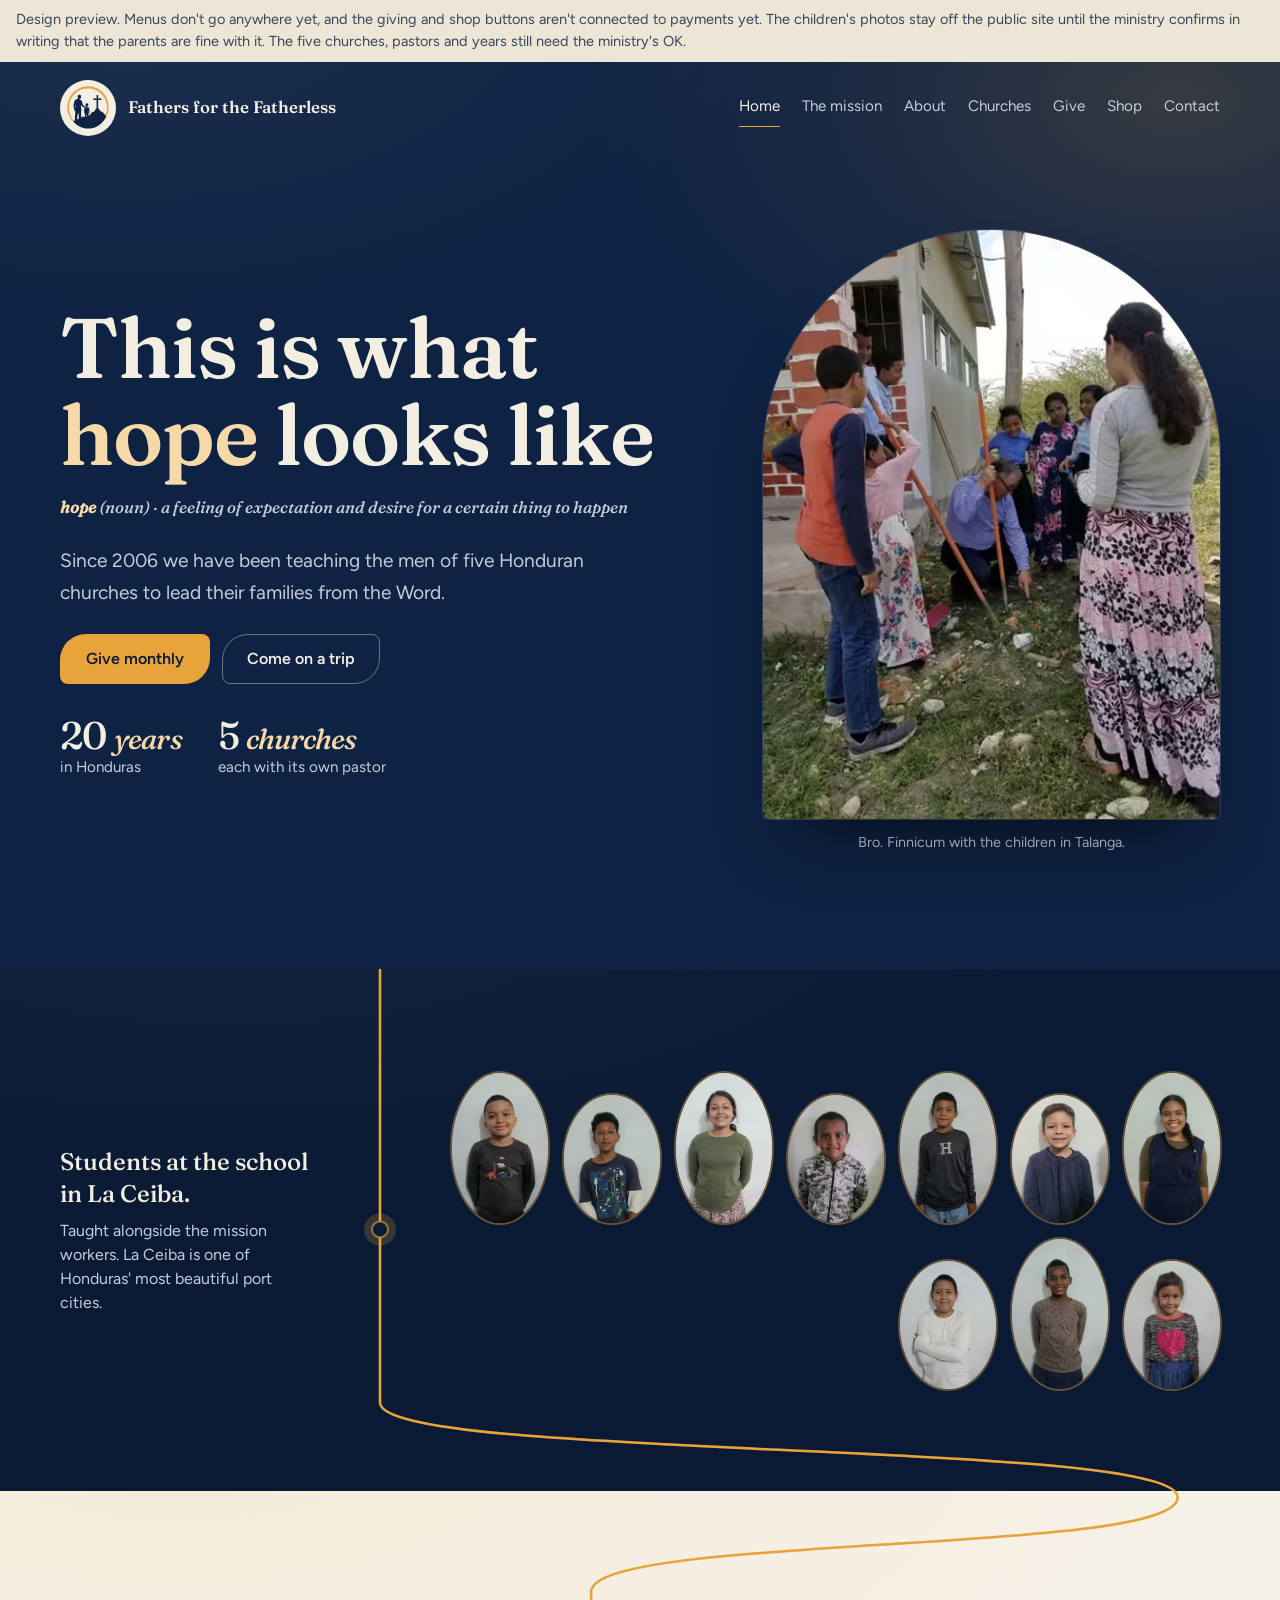
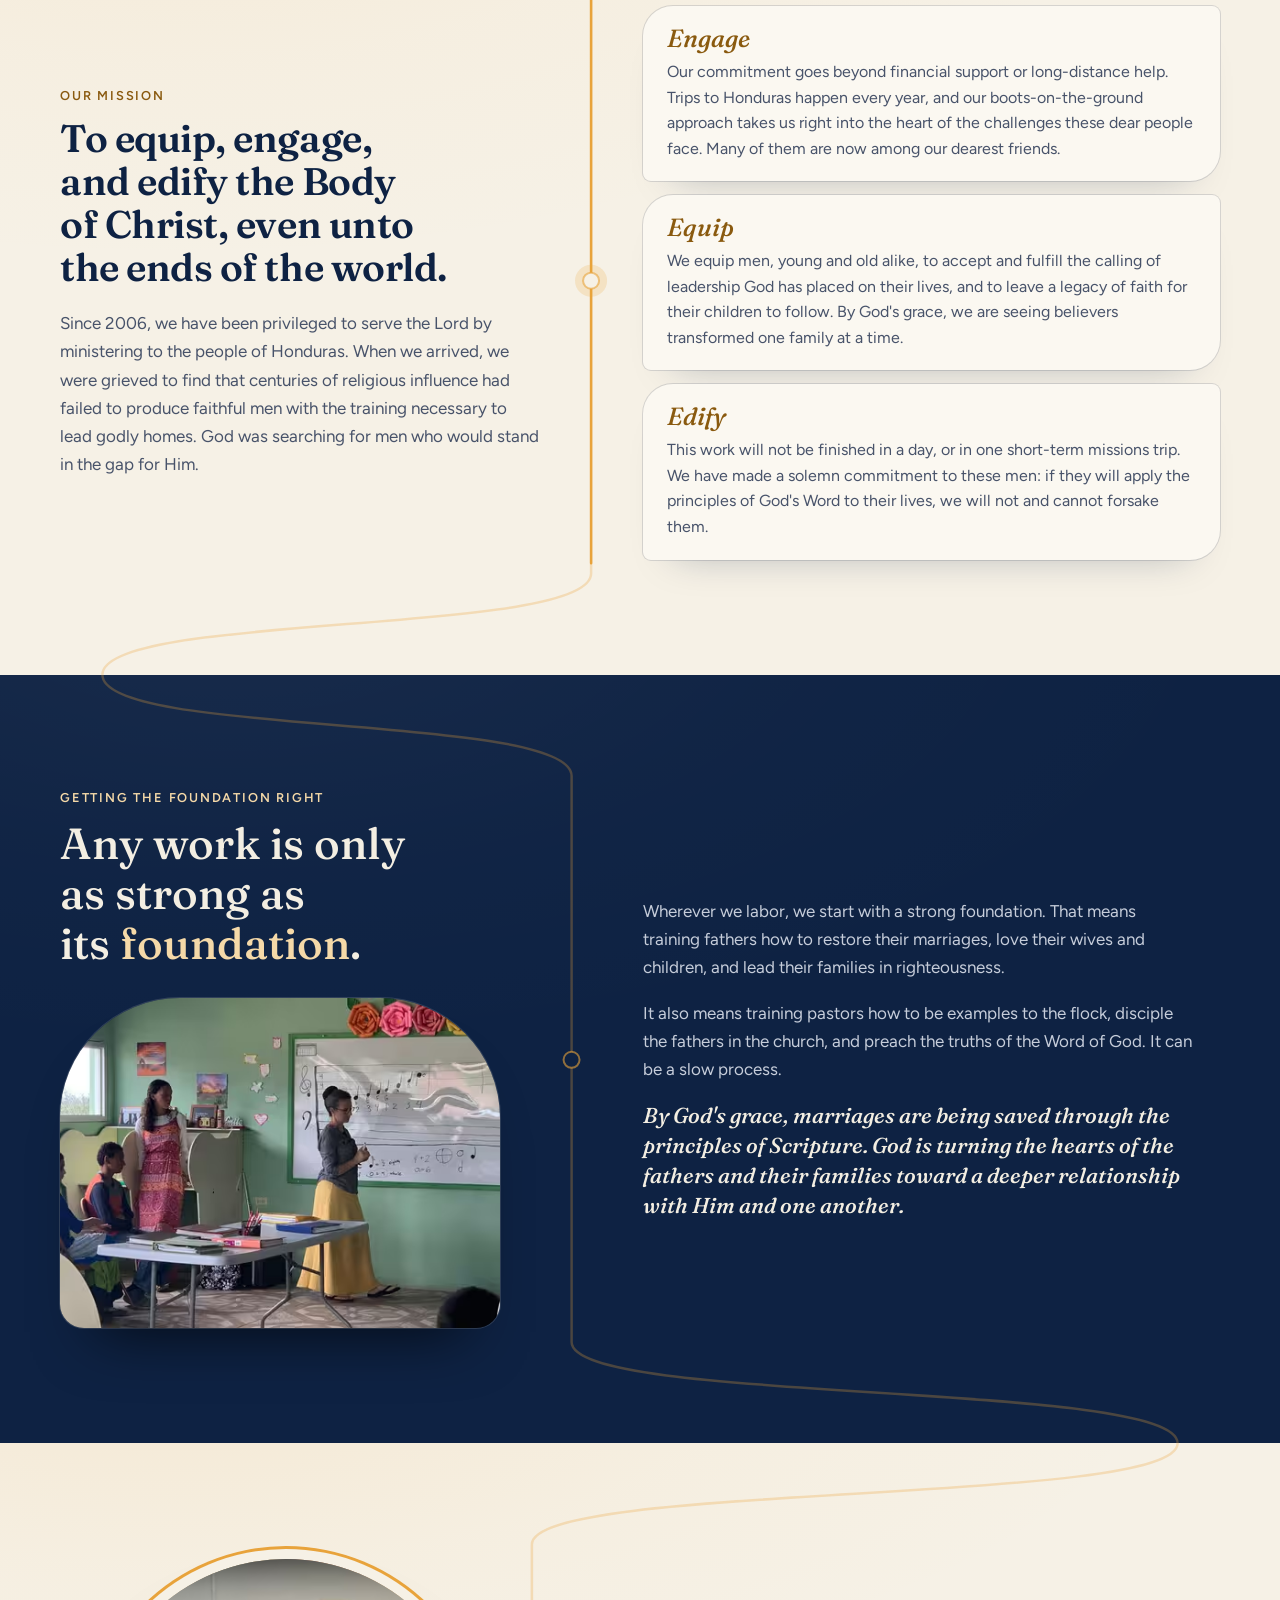
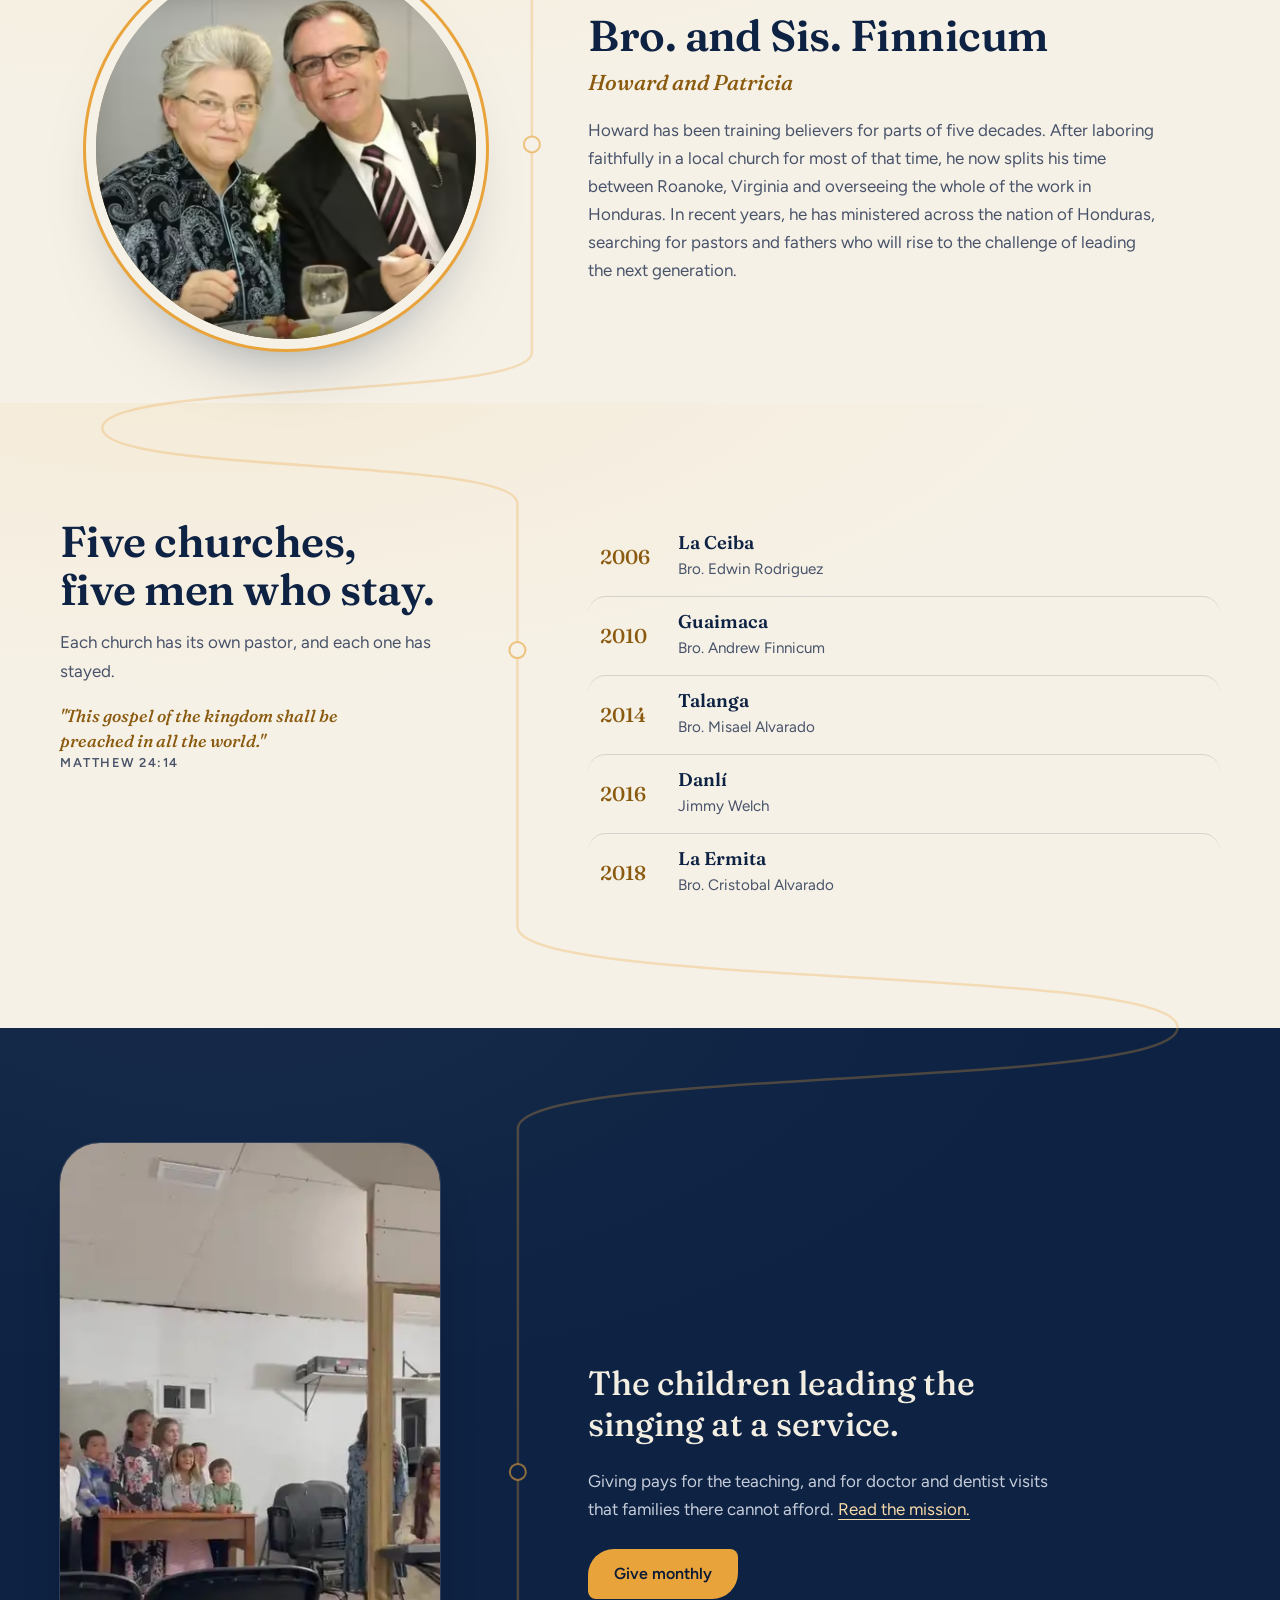
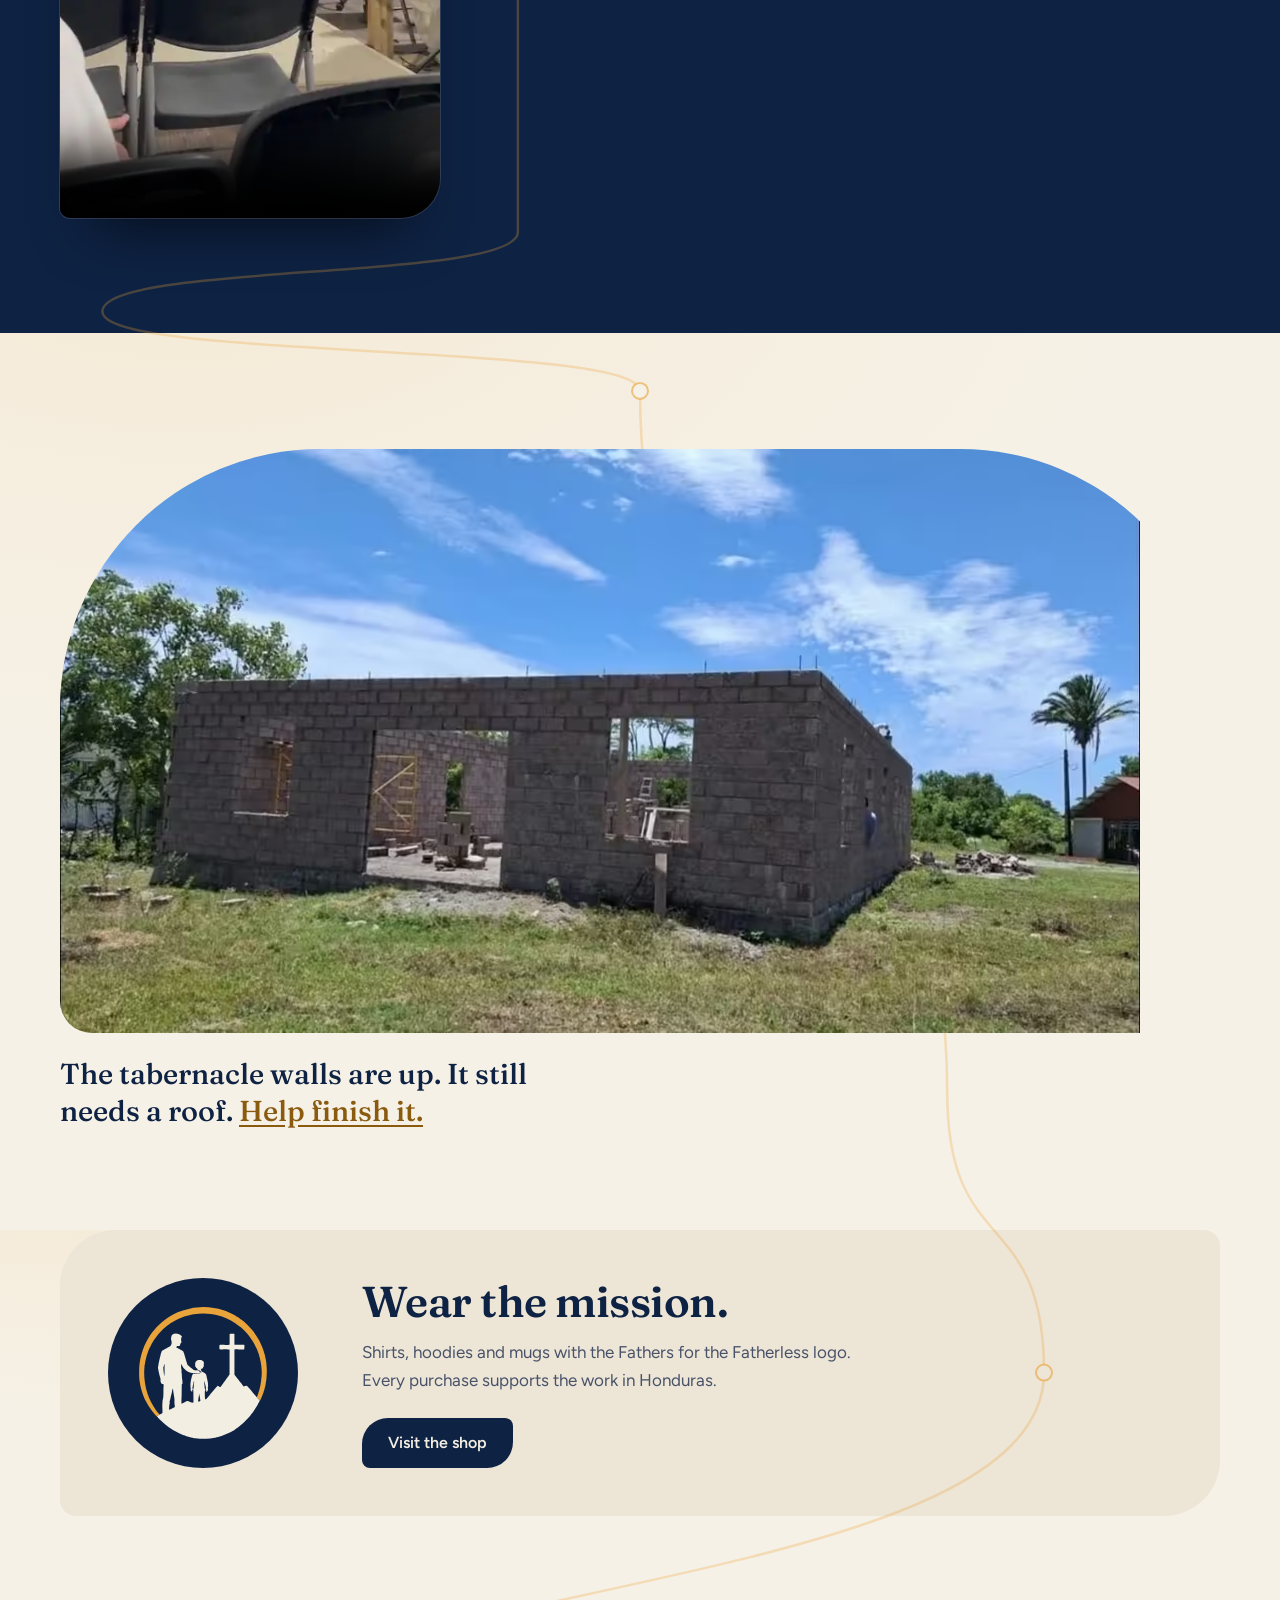
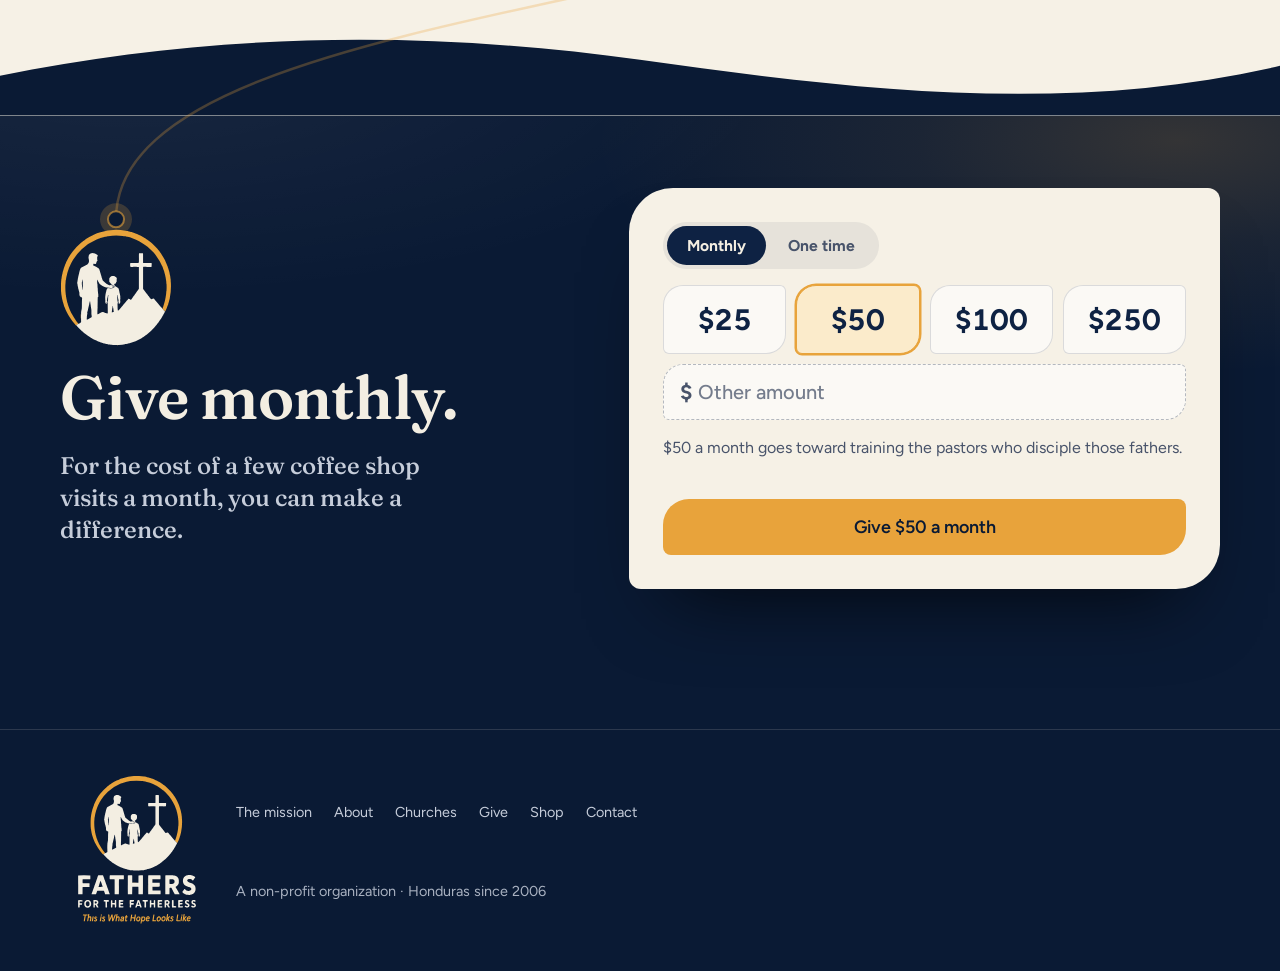
==== index.html @ b0848116 "launch: new one-page home (Evening Light + gold thread) for fathersforthefatherless.org; old .org an" ====
<!doctype html>
<html lang="en"><head><meta charset="utf-8"><meta name="viewport" content="width=device-width,initial-scale=1,viewport-fit=cover">
<meta name="robots" content="noindex, nofollow">
<title>Fathers for the Fatherless</title>
<meta name="description" content="This is what hope looks like. Since 2006, teaching the men of five Honduran churches to lead their families from the Word.">
<meta property="og:type" content="website">
<meta property="og:site_name" content="Fathers for the Fatherless">
<meta property="og:title" content="Fathers for the Fatherless">
<meta property="og:description" content="This is what hope looks like. Since 2006, teaching the men of five Honduran churches to lead their families from the Word.">
<meta property="og:url" content="https://www.fathersforthefatherless.org/">
<meta property="og:image" content="https://www.fathersforthefatherless.org/og-share.jpg">
<meta property="og:image:secure_url" content="https://www.fathersforthefatherless.org/og-share.jpg">
<meta property="og:image:type" content="image/jpeg">
<meta property="og:image:width" content="1200">
<meta property="og:image:height" content="630">
<meta property="og:image:alt" content="Fathers for the Fatherless logo: This is what hope looks like">
<meta name="twitter:card" content="summary_large_image">
<meta name="twitter:image" content="https://www.fathersforthefatherless.org/og-share.jpg">
<link rel="icon" href="/images/logo/emblem.svg" type="image/svg+xml">
<style>:root{color-scheme:light}body{margin:0;font:14px system-ui,sans-serif;background:#F6F1E6;color:#1B2333}img{max-width:100%}[hidden]{display:none!important}</style>
<style>@font-face{font-family:'Archivo';font-style:normal;font-weight:500;font-display:swap;src:url(/fonts/archivo-latin-500-normal.woff2) format('woff2')}@font-face{font-family:'Archivo';font-style:normal;font-weight:600;font-display:swap;src:url(/fonts/archivo-latin-600-normal.woff2) format('woff2')}@font-face{font-family:'Archivo';font-style:normal;font-weight:700;font-display:swap;src:url(/fonts/archivo-latin-700-normal.woff2) format('woff2')}@font-face{font-family:'Newsreader';font-style:normal;font-weight:400;font-display:swap;src:url(/fonts/newsreader-latin-400-normal.woff2) format('woff2')}@font-face{font-family:'Newsreader';font-style:normal;font-weight:500;font-display:swap;src:url(/fonts/newsreader-latin-500-normal.woff2) format('woff2')}@font-face{font-family:'Newsreader';font-style:italic;font-weight:400;font-display:swap;src:url(/fonts/newsreader-latin-400-italic.woff2) format('woff2')}@font-face{font-family:'Newsreader';font-style:italic;font-weight:500;font-display:swap;src:url(/fonts/newsreader-latin-500-italic.woff2) format('woff2')}@font-face{font-family:'Figtree';font-style:normal;font-weight:400;font-display:swap;src:url(/fonts/figtree-latin-400-normal.woff2) format('woff2')}@font-face{font-family:'Figtree';font-style:normal;font-weight:500;font-display:swap;src:url(/fonts/figtree-latin-500-normal.woff2) format('woff2')}@font-face{font-family:'Figtree';font-style:normal;font-weight:600;font-display:swap;src:url(/fonts/figtree-latin-600-normal.woff2) format('woff2')}@font-face{font-family:'Figtree';font-style:normal;font-weight:700;font-display:swap;src:url(/fonts/figtree-latin-700-normal.woff2) format('woff2')}@font-face{font-family:'Fraunces';font-style:normal;font-weight:500;font-display:swap;src:url(/fonts/fraunces-latin-500-normal.woff2) format('woff2')}@font-face{font-family:'Fraunces';font-style:normal;font-weight:600;font-display:swap;src:url(/fonts/fraunces-latin-600-normal.woff2) format('woff2')}@font-face{font-family:'Fraunces';font-style:italic;font-weight:500;font-display:swap;src:url(/fonts/fraunces-latin-500-italic.woff2) format('woff2')}@font-face{font-family:'Caveat';font-style:normal;font-weight:600;font-display:swap;src:url(/fonts/caveat-latin-600-normal.woff2) format('woff2')}@font-face{font-family:'Mulish';font-style:normal;font-weight:400;font-display:swap;src:url(/fonts/mulish-latin-400-normal.woff2) format('woff2')}@font-face{font-family:'Mulish';font-style:normal;font-weight:600;font-display:swap;src:url(/fonts/mulish-latin-600-normal.woff2) format('woff2')}@font-face{font-family:'Mulish';font-style:normal;font-weight:700;font-display:swap;src:url(/fonts/mulish-latin-700-normal.woff2) format('woff2')}@font-face{font-family:'Young Serif';font-style:normal;font-weight:400;font-display:swap;src:url(/fonts/young-serif-latin-400-normal.woff2) format('woff2')}</style>
</head><body>
<style>
/* Three whole-home designs for one ministry, each a committed single look.
   Shared: the quiet light system, and three motifs that mean something here: the outline of Honduras
   with the five churches on it, a dove, and a cross. */
:root{
  color-scheme:light;
  --navy:#0E2243;--navy2:#0A1A34;--navy3:#163260;
  --gold:#E8A33B;--goldT:#8A5A0F;--goldS:#F5D9A8;--goldL:#FBEBCB;
  --ivory:#F6F1E6;--paper:#FBF8F1;--sand:#EDE5D6;
  --ink:#1B2333;--ink2:#48536A;--line:rgba(14,34,67,.14);
  --onN:#F3EEE2;--onN2:#C6CDDA;--lineN:rgba(243,238,226,.14);
  --ease:cubic-bezier(.22,.7,.2,1);
}
body{background:var(--ivory);color:var(--ink)}
img,video{max-width:100%;height:auto;display:block}
a{color:inherit}
:focus-visible{outline:2px solid var(--gold);outline-offset:3px;border-radius:6px}
.wrap{max-width:1160px;margin-inline:auto;padding-inline:clamp(16px,4vw,40px)}
.menu-btn{display:none}
.tpl{overflow-x:clip}

/* ---------- picker ---------- */
.pickbar{position:sticky;top:env(safe-area-inset-top,0px);z-index:99;background:var(--navy2);color:#fff;padding:10px 16px;display:flex;flex-wrap:wrap;gap:8px;align-items:center;font:600 14px/1.3 'Archivo',system-ui,sans-serif}
.pickbar>span{margin-right:4px}
.pickbar button{font:600 14px/1.2 'Archivo',system-ui,sans-serif;cursor:pointer;color:#fff;background:transparent;border:1.5px solid #4D6389;border-radius:14px 14px 14px 4px;padding:9px 13px}
.pickbar button[aria-selected="true"]{background:var(--gold);border-color:var(--gold);color:var(--navy2)}
.picknote{margin:0;padding:9px 16px;background:var(--sand);color:#37475A;font:400 14.5px/1.5 'Newsreader',Georgia,serif}

/* ---------- light system (56-RULE) ---------- */
.lit{position:relative;isolation:isolate}
.lit::before{content:"";position:absolute;inset:0;z-index:-1;pointer-events:none}
.lit.dark::before{background:radial-gradient(120% 90% at 18% -10%,rgba(255,255,255,.045),rgba(255,255,255,.012) 38%,transparent 68%)}
.lit.light::before{background:radial-gradient(110% 85% at 14% -12%,rgba(232,163,59,.10),rgba(232,163,59,.03) 40%,transparent 70%)}
.lit.dark.glow::before{background:
  radial-gradient(86% 66% at 10% -10%,rgba(255,255,255,.06),transparent 60%),
  radial-gradient(60% 50% at var(--mx,92%) var(--my,4%),rgba(232,163,59,.19),rgba(232,163,59,.08) 34%,transparent 76%);transition:background-position .2s}
.lit.light.glow::before{background:
  radial-gradient(80% 70% at 8% -12%,rgba(255,255,255,.7),transparent 60%),
  radial-gradient(60% 52% at var(--mx,94%) var(--my,0%),rgba(232,163,59,.17),rgba(232,163,59,.07) 36%,transparent 78%)}

/* ---------- motifs ---------- */
.hn{position:absolute;pointer-events:none;z-index:-1}
.hn svg{width:100%;height:auto;overflow:visible}
.hn path,.hn ellipse{fill:none;stroke:currentColor;stroke-width:1.6;stroke-linejoin:round;stroke-linecap:round}
.map{position:relative;width:100%}
.map svg{width:100%;height:auto;display:block;overflow:visible}
.map .land{fill:rgba(232,163,59,.06);stroke:currentColor;stroke-width:1.8;stroke-linejoin:round}
.map ellipse{fill:rgba(232,163,59,.06);stroke:currentColor;stroke-width:1.6}
.map .pt{cursor:pointer}
.map .pt circle.c{fill:var(--gold);stroke:var(--navy2);stroke-width:2;transition:r .35s var(--ease)}
.map .pt circle.r{fill:none;stroke:var(--gold);stroke-width:1.5;opacity:.6;transform-box:fill-box;transform-origin:center;animation:ping 2.6s var(--ease) infinite;animation-delay:var(--d,0s)}
.map .pt.hot circle.c{r:9}
.map .pt text{font:600 12px 'Archivo',sans-serif;fill:currentColor;opacity:0;transition:opacity .3s}
.map .pt.hot text{opacity:1}
@keyframes ping{0%{transform:scale(.4);opacity:.7}100%{transform:scale(2.4);opacity:0}}
.draw .eye{fill:currentColor}
.draw path{stroke-width:3;stroke-dasharray:var(--len,1000);stroke-dashoffset:var(--len,1000);fill:none;stroke:currentColor;stroke-linecap:round;stroke-linejoin:round}
.draw.on path{animation:draw 1.9s var(--ease) forwards;animation-delay:var(--d,0s)}
@keyframes draw{to{stroke-dashoffset:0}}
.floaty{animation:floaty 6s ease-in-out infinite;animation-delay:var(--d,0s)}
@keyframes floaty{0%,100%{transform:translateY(0)}50%{transform:translateY(-9px)}}
@supports (animation-timeline: view()){
  .settle{animation:settle linear both;animation-timeline:view();animation-range:entry 0% entry 80%}
}
@keyframes settle{from{opacity:.4;transform:scale(1.04)}to{opacity:1;transform:none}}
.rise{opacity:1;transform:none}
.t-in .rise{animation:rise 1s var(--ease) both;animation-delay:var(--d,0s)}
@keyframes rise{from{opacity:0;transform:translateY(18px)}to{opacity:1;transform:none}}
.vh{position:absolute!important;width:1px;height:1px;overflow:hidden;clip:rect(0 0 0 0);white-space:nowrap}

/* =====================================================================
   T1 · EVENING LIGHT
   ===================================================================== */
.t1{font-family:'Figtree',system-ui,sans-serif;font-size:17px;line-height:1.65;background:var(--navy);color:var(--onN)}
.t1 h1,.t1 h2{font-family:'Fraunces',Georgia,serif;font-weight:600;letter-spacing:-.012em;text-wrap:balance;margin:0}
.t1 h1{font-size:clamp(2.8rem,6.6vw,5.6rem);line-height:1.02}
.t1 h2{font-size:clamp(1.8rem,3.4vw,2.7rem);line-height:1.12}
.t1 p{margin:0}
.t1 .top{display:flex;align-items:center;justify-content:space-between;gap:16px;padding-block:18px}
.t1 .mk{display:flex;align-items:center;gap:12px;text-decoration:none;font:600 1.05rem/1.2 'Fraunces',Georgia,serif}
.t1 .mk i{display:grid;place-items:center;width:46px;height:46px;border-radius:50%;background:var(--onN)}
.t1 .mk img{width:32px;height:32px}
.t1 .tnav{display:flex;gap:22px;font-size:.95rem;color:var(--onN2)}
.t1 .tnav a{text-decoration:none;padding-block:6px;border-bottom:1.5px solid transparent;transition:color .3s,border-color .3s}
.t1 .tnav a:hover,.t1 .tnav a[aria-current]{color:var(--onN);border-color:var(--gold)}
.t1 .btn{display:inline-flex;align-items:center;gap:10px;font:600 1rem/1 'Figtree',sans-serif;text-decoration:none;padding:17px 26px;border-radius:26px 8px 26px 8px;background:var(--gold);color:var(--navy2);transition:transform .35s var(--ease),border-radius .45s var(--ease),box-shadow .35s}
.t1 .btn:hover{transform:translateY(-2px);border-radius:8px 26px 8px 26px;box-shadow:0 14px 30px -14px rgba(232,163,59,.7)}
.t1 .btn-o{display:inline-flex;align-items:center;font:600 1rem/1 'Figtree',sans-serif;text-decoration:none;padding:16px 24px;border-radius:26px 8px 26px 8px;border:1.5px solid rgba(243,238,226,.4);color:var(--onN);transition:border-color .3s,background .3s}
.t1 .btn-o:hover{border-color:var(--onN);background:rgba(243,238,226,.06)}
.t1 .menu-btn{font:600 .95rem/1 'Figtree',sans-serif;padding:11px 16px;border-radius:18px 5px 18px 5px;border:1.5px solid rgba(243,238,226,.4);color:var(--onN);background:none}
.t1 .hero{padding-block:clamp(36px,6vw,80px) clamp(64px,9vw,128px);overflow:visible}
.t1 .hero .hn{left:-6%;top:-6%;width:min(74vw,820px);color:rgba(232,163,59,.14)}
.t1 .hero .dove{position:absolute;right:4%;top:6%;width:clamp(120px,14vw,190px);color:rgba(243,238,226,.75);z-index:0;pointer-events:none}
.t1 .hero-in{display:grid;grid-template-columns:7fr 5fr;gap:clamp(32px,5vw,80px);align-items:center;position:relative;z-index:1}
.t1 .hero-in>div{display:grid;gap:26px;min-width:0}
.t1 .gap{position:relative;white-space:nowrap;color:var(--goldS)}
.t1 .gap::after{content:"";position:absolute;left:0;right:0;bottom:-.04em;height:.09em;border-radius:99px;background:var(--gold);transform-origin:left;transform:scaleX(0)}
.t1 .t-in .gap::after{animation:drawline 1.3s .7s var(--ease) forwards}
@keyframes drawline{to{transform:scaleX(1)}}
.t1 .lede{font-size:clamp(1.08rem,1.5vw,1.25rem);color:var(--onN2);max-width:46ch}
.t1 .acts{display:flex;flex-wrap:wrap;gap:12px}
.t1 .facts{display:flex;flex-wrap:wrap;gap:10px 36px;padding-top:6px;color:var(--onN2);font-size:.95rem}
.t1 .facts b{display:block;font:500 2.4rem/1 'Fraunces',Georgia,serif;color:var(--onN);font-variant-numeric:tabular-nums;letter-spacing:-.02em}
.t1 .facts b em{font-style:italic;color:var(--goldS);font-size:.75em}
.t1 .arch{margin:0;display:grid;gap:12px;position:relative}
.t1 .arch .frame{border-radius:999px 999px 26px 26px;overflow:hidden;box-shadow:0 0 0 1px rgba(243,238,226,.14),0 40px 70px -34px rgba(0,0,0,.7);transform:perspective(1200px) rotateX(var(--rx,0)) rotateY(var(--ry,0));transition:transform .5s var(--ease)}
.t1 .arch img{animation:zoomin 2.4s var(--ease) both}
@keyframes zoomin{from{transform:scale(1.1)}to{transform:none}}
.t1 .arch figcaption{font-size:.9rem;color:var(--onN2);text-align:center}
.t1 .kids{background:var(--navy2);padding-block:clamp(56px,8vw,104px)}
.t1 .kids-in{display:grid;grid-template-columns:3fr 7fr;gap:clamp(24px,4vw,56px);align-items:center}
.t1 .kids-in p{font:500 1.5rem/1.3 'Fraunces',Georgia,serif;max-width:16ch}
.t1 .kids-in p small{display:block;font:400 1rem/1.5 'Figtree',sans-serif;color:var(--onN2);margin-top:10px}
.t1 .ovals{display:flex;flex-wrap:wrap;gap:16px;justify-content:flex-end}
.t1 .ov{width:clamp(70px,7.6vw,96px);aspect-ratio:3/4;border-radius:50%;overflow:hidden;box-shadow:0 0 0 2px rgba(232,163,59,.4);transition:transform .5s var(--ease),box-shadow .5s}
.t1 .ov:nth-child(even){margin-top:22px}
.t1 .ov:hover{transform:scale(1.12) rotate(-3deg)!important;box-shadow:0 0 0 3px var(--gold);z-index:2}
.t1 .ov img{width:100%;height:100%;object-fit:cover;object-position:50% 16%}
.t1 .ch{background:var(--ivory);color:var(--ink);padding-block:clamp(64px,9vw,128px)}
.t1 .ch-in{display:grid;grid-template-columns:5fr 7fr;gap:clamp(32px,6vw,80px);align-items:start}
.t1 .ch h2{color:var(--navy)}
.t1 .ch .sub{margin-top:14px;color:var(--ink2);max-width:36ch}
.t1 .cl{list-style:none;margin:0;padding:0;display:grid}
.t1 .cl li{display:grid;grid-template-columns:62px 1fr;gap:16px;align-items:center;padding:14px 12px;border-radius:18px 18px 18px 6px;border-top:1px solid var(--line);transition:background .3s;cursor:default}
.t1 .cl li:first-child{border-top:0}
.t1 .cl li.hot,.t1 .cl li:hover{background:rgba(232,163,59,.12)}
.t1 .cl .y{font:500 1.25rem/1 'Fraunces',Georgia,serif;color:var(--goldT);font-variant-numeric:tabular-nums}
.t1 .cl b{display:block;font:600 1.15rem/1.2 'Fraunces',Georgia,serif;color:var(--navy)}
.t1 .cl span{color:var(--ink2);font-size:.95rem}
.t1 .map{color:var(--navy)}
.t1 .map .pt text{fill:var(--navy)}
.t1 .map .pt circle.c{stroke:var(--ivory)}
.t1 .song{padding-block:clamp(64px,9vw,120px)}
.t1 .song-in{display:grid;grid-template-columns:5fr 7fr;gap:clamp(32px,6vw,96px);align-items:center}
.t1 .vid{margin:0;border-radius:40px 40px 40px 10px;overflow:hidden;max-width:380px;box-shadow:0 0 0 1px rgba(243,238,226,.14),0 40px 60px -36px rgba(0,0,0,.7)}
.t1 .vid video{width:100%;background:var(--navy2)}
.t1 .song-in>div{display:grid;gap:22px;min-width:0}
.t1 .song-in .big{font:500 clamp(1.45rem,2.7vw,2.1rem)/1.22 'Fraunces',Georgia,serif;max-width:20ch}
.t1 .song-in p:not(.big){color:var(--onN2);max-width:44ch}
.t1 .song a.more{color:var(--goldS);text-underline-offset:4px}
.t1 .tab{background:var(--ivory);color:var(--ink);padding-block:clamp(64px,9vw,120px) 0}
.t1 .tab figure{margin:0;display:grid;gap:22px}
.t1 .tab .frame{border-radius:260px 260px 32px 32px;overflow:hidden}
.t1 .tab .row{display:flex;flex-wrap:wrap;gap:12px 32px;justify-content:space-between;align-items:baseline;padding-bottom:clamp(56px,8vw,100px)}
.t1 .tab p{font:500 clamp(1.3rem,2.3vw,1.8rem)/1.3 'Fraunces',Georgia,serif;color:var(--navy);max-width:28ch}
.t1 .tab p a{color:var(--goldT);text-underline-offset:4px}
.t1 .wave{display:block;width:100%;height:clamp(44px,7vw,90px);background:var(--ivory)}
.t1 .wave path{fill:var(--navy2)}
.t1 .ask{background:var(--navy2);padding-block:clamp(40px,6vw,72px) clamp(80px,11vw,140px);text-align:center}
.t1 .ask .cross{width:clamp(56px,7vw,84px);height:auto;margin:0 auto 26px;color:var(--gold)}
.t1 .ask p{font:500 clamp(1.7rem,3.4vw,2.7rem)/1.18 'Fraunces',Georgia,serif;max-width:22ch;margin:0 auto 30px;text-wrap:balance}
.t1 .ask .acts{justify-content:center}
.t1 footer{background:var(--navy2);border-top:1px solid var(--lineN);padding-block:28px;color:var(--onN2);font-size:.9rem}
.t1 footer .wrap{display:flex;flex-wrap:wrap;gap:12px 28px;justify-content:space-between}
@media (max-width:860px){
  .t1 .hero-in,.t1 .kids-in,.t1 .ch-in,.t1 .song-in{grid-template-columns:1fr}
  .t1 .hero .hn{right:-30%;width:120vw;top:30%}
  .t1 .hero .dove{right:3%;top:2%;width:96px}
  .t1 .arch{max-width:420px}
  .t1 .ovals{justify-content:flex-start}
  .t1 .ch-in{gap:28px}
}
@media (max-width:480px){.t1 .ov{width:calc((100% - 64px)/5)}.t1 .cl li{grid-template-columns:52px 1fr;padding-inline:8px}}

picture{display:contents}
/* ---------- v5: giving, leaders, shop, logo ---------- */
html{scroll-behavior:smooth}
#give1,#mission,#about,#churches,#shop{scroll-margin-top:24px}
footer nav{display:flex;flex-wrap:wrap;gap:8px 22px}
footer nav a{text-decoration:none;padding-block:4px}
footer nav a:hover{text-decoration:underline;text-underline-offset:4px}
.tpl footer .foot{display:grid;grid-template-columns:auto 1fr;gap:10px 40px;align-items:center;padding-block:18px}
.tpl .flogo{width:132px;height:auto;grid-row:1/3}
.tpl footer .fine{opacity:.85}
@media (max-width:560px){.tpl footer .foot{grid-template-columns:1fr}.tpl .flogo{grid-row:auto;width:120px}}

/* the give widget */
.gv,.gv *{box-sizing:border-box}
.gv{display:grid;gap:16px;text-align:left}
.gv p{margin:0}
.gv-freq{display:inline-flex;justify-self:start;padding:4px;gap:2px;border-radius:999px;background:rgba(14,34,67,.07)}
.gv-freq button{font-family:inherit;font-size:.98rem;font-weight:700;line-height:1;border:0;background:transparent;color:var(--ink2);padding:12px 20px;border-radius:999px;cursor:pointer;transition:background .3s,color .3s}
.gv-freq button[aria-checked="true"]{background:var(--navy);color:var(--onN)}
.gv-amts{display:grid;grid-template-columns:repeat(2,minmax(0,1fr));gap:10px}
.gv-amts button{font-family:inherit;color:var(--ink);display:grid;place-items:center;gap:3px;text-align:center;padding:18px 12px;border:1.5px solid var(--line);background:rgba(255,255,255,.6);cursor:pointer;transition:border-color .25s,background .25s,transform .35s var(--ease),box-shadow .25s}
.gv-amts button:hover{transform:translateY(-2px);border-color:rgba(14,34,67,.35)}
.gv-amts b{font-size:1.85rem;line-height:1.05;font-variant-numeric:tabular-nums;color:var(--navy)}
.gv-amts span{font-size:.86rem;line-height:1.3;color:var(--ink2)}
.gv-amts button[aria-checked="true"]{border-color:var(--gold);background:var(--goldL);box-shadow:0 0 0 1.5px var(--gold)}
@media (min-width:520px){.gv-amts{grid-template-columns:repeat(4,minmax(0,1fr))}}
.gv-custom{grid-column:1/-1;display:flex;align-items:center;gap:6px;padding:0 16px;border:1.5px dashed rgba(14,34,67,.3);background:rgba(255,255,255,.6);cursor:text;transition:border-color .25s,background .25s}
.gv-custom b{font-size:1.4rem;color:var(--ink2)}
.gv-custom input{flex:1;min-width:0;border:0;outline:0;background:transparent;font-family:inherit;font-size:1.25rem;font-weight:600;color:var(--ink);padding:15px 0}
.gv-custom input::placeholder{color:var(--ink2);opacity:.75;font-weight:500}
.gv-custom.on,.gv-custom:focus-within{border-style:solid;border-color:var(--gold);background:var(--goldL)}
.gv-what{color:var(--ink2);font-size:1rem;line-height:1.45;min-height:2.9em}
.gv .gv-go{justify-content:center;width:100%;font-size:1.12rem;padding:19px 26px}
.gv-note{font-size:.88rem;color:var(--goldT)}

/* floating give button */
.fgive{position:fixed;right:16px;bottom:calc(16px + env(safe-area-inset-bottom,0px));z-index:90;text-decoration:none;font:700 1rem/1 'Archivo',system-ui,sans-serif;padding:17px 24px;transform:translateY(160%);opacity:0;transition:transform .55s var(--ease),opacity .4s;box-shadow:0 18px 40px -14px rgba(10,26,52,.55);pointer-events:none}
.fgive.on{transform:none;opacity:1;pointer-events:auto}
.fgive:hover{transform:translateY(-3px)}

/* ===== T1 ===== */
.t1 .mk i{width:56px;height:56px}
.t1 .mk img{width:42px;height:auto}
.t1 .btn-n{display:inline-flex;align-items:center;font:600 1rem/1 'Figtree',sans-serif;text-decoration:none;padding:17px 26px;border-radius:26px 8px 26px 8px;background:var(--navy);color:var(--onN);transition:transform .35s var(--ease),border-radius .45s var(--ease)}
.t1 .btn-n:hover{transform:translateY(-2px);border-radius:8px 26px 8px 26px}
.t1 .lead{background:var(--ivory);color:var(--ink);padding-block:clamp(64px,9vw,120px) 0}
.t1 .lead-in{display:grid;grid-template-columns:5fr 7fr;gap:clamp(32px,6vw,90px);align-items:center}
.t1 .lead-in>div{min-width:0}
.t1 .ring{margin:0;justify-self:center;width:min(100%,380px);aspect-ratio:1;border-radius:50%;overflow:hidden;box-shadow:0 0 0 10px var(--ivory),0 0 0 13px var(--gold),0 40px 70px -34px rgba(14,34,67,.55);transition:transform .7s var(--ease)}
.t1 .ring:hover{transform:rotate(-2deg) scale(1.02)}
.t1 .ring img{width:100%;height:100%;object-fit:cover;object-position:50% 30%}
.t1 .lead h2{color:var(--navy)}
.t1 .lead .sub{font:italic 500 1.35rem/1.3 'Fraunces',Georgia,serif;color:var(--goldT);margin-top:8px}
.t1 .lead .bio{margin-top:20px;color:var(--ink2);max-width:52ch;font-size:1.06rem}
.t1 .song .acts{margin-top:4px}
.t1 .shop{background:var(--ivory);color:var(--ink);padding-block:0 clamp(64px,9vw,110px)}
.t1 .shop-in{display:grid;grid-template-columns:auto 1fr;gap:clamp(24px,5vw,64px);align-items:center;padding:clamp(24px,4vw,48px);border-radius:56px 16px 56px 16px;background:var(--sand)}
.t1 .shop-in>div{min-width:0}
.t1 .patch{width:clamp(130px,16vw,190px);aspect-ratio:1;border-radius:50%;background:var(--navy);display:grid;place-items:center;transition:transform .7s var(--ease)}
.t1 .shop-in:hover .patch{transform:rotate(-10deg) scale(1.05)}
.t1 .patch img{width:68%;height:auto}
.t1 .shop h2{color:var(--navy)}
.t1 .shop p{color:var(--ink2);margin:12px 0 24px;max-width:46ch}
.t1 .give{background:var(--navy2);padding-block:clamp(40px,6vw,72px) clamp(84px,11vw,140px)}
.t1 .give-in{display:grid;grid-template-columns:5fr 6fr;gap:clamp(32px,6vw,90px);align-items:center}
.t1 .give-txt{display:grid;gap:18px;justify-items:start}
.t1 .seal{width:112px;height:auto}
.t1 .give h2{font-size:clamp(2.4rem,5vw,3.8rem)}
.t1 .give-txt p{font:500 clamp(1.2rem,2vw,1.5rem)/1.35 'Fraunces',Georgia,serif;color:var(--onN2);max-width:24ch}
.t1 .gv{background:var(--ivory);color:var(--ink);padding:clamp(20px,3vw,34px);border-radius:44px 12px 44px 12px;box-shadow:0 44px 80px -40px rgba(0,0,0,.75)}
.t1 .gv-amts button,.t1 .gv-custom{border-radius:20px 6px 20px 6px}
.t1 footer .flogo{width:136px}
.t1 .fgive{background:var(--gold);color:var(--navy2);border-radius:26px 8px 26px 8px}
@media (max-width:860px){.t1 .lead-in,.t1 .give-in{grid-template-columns:1fr}.t1 .ring{width:min(78vw,340px)}}
@media (max-width:560px){.t1 .shop-in{grid-template-columns:1fr;justify-items:start}}

@media (prefers-reduced-motion:reduce){html{scroll-behavior:auto}}

@media (max-width:760px){.tpl .tnav{display:none}.tpl .menu-btn{display:inline-flex}}

/* ---------- the gold thread on Evening Light ---------- */
.t1 .run{position:relative;isolation:isolate}
.t1 .run .lit{isolation:auto}
.t1 .run .lit::before{z-index:0}
.t1 .run>section>.wrap{position:relative;z-index:2}
.t1 .run>section.shop>.wrap{z-index:0}
.t1 .thread{position:absolute;left:0;top:0;z-index:1;pointer-events:none;overflow:visible}
.t1 .thread .base{fill:none;stroke:rgba(232,163,59,.28);stroke-width:2.5}
.t1 .thread .fill{fill:none;stroke:var(--gold);stroke-width:2.5;stroke-linecap:round}
.t1 .thread .nd{stroke:rgba(232,163,59,.6);stroke-width:2;transition:fill .5s,stroke .5s}
.t1 .thread .nd.on{fill:var(--gold)!important;stroke:var(--gold)}
.t1 .thread .halo{fill:rgba(232,163,59,.2);opacity:0;transition:opacity .5s}
.t1 .thread .halo.on{opacity:1}
@media (max-width:860px){.t1 .run .wrap{padding-left:calc(clamp(16px,4vw,40px) + 30px)}}
.t1 .fgive{font-family:'Figtree',system-ui,sans-serif}
.picknote{font-family:'Figtree',system-ui,sans-serif}
@media (min-width:861px){.t1 .lead{padding-bottom:clamp(32px,5vw,64px)}}

/* ---------- v3: mission + foundation (the ministry's own words) ---------- */
.t1 .kick{font:600 .8rem/1.2 'Figtree',system-ui,sans-serif;letter-spacing:.14em;text-transform:uppercase;color:var(--goldT);margin:0 0 14px}
.t1 .def{font:italic 500 clamp(1rem,1.3vw,1.12rem)/1.4 'Fraunces',Georgia,serif;color:var(--onN2);margin-top:-8px}
.t1 .def b{font-weight:600;color:var(--goldS)}
.t1 .mission{background:var(--ivory);color:var(--ink);padding-block:clamp(64px,9vw,120px)}
.t1 .mission-in{display:grid;grid-template-columns:5fr 6fr;gap:clamp(48px,8vw,120px);align-items:center}
.t1 .mission-in>*{min-width:0}
.t1 .mission h2{color:var(--navy);font-size:clamp(1.7rem,3vw,2.45rem)}
.t1 .why{margin-top:20px;color:var(--ink2);max-width:46ch}
.t1 .three{list-style:none;margin:0;padding:0;display:grid;gap:14px}
.t1 .three li{padding:20px 24px;border-radius:30px 8px 30px 8px;background:var(--paper);box-shadow:0 0 0 1px var(--line),0 24px 40px -32px rgba(14,34,67,.35);transition:transform .5s var(--ease),box-shadow .5s}
.t1 .three li:hover{transform:translateY(-3px);box-shadow:0 0 0 1px rgba(232,163,59,.55),0 28px 44px -30px rgba(14,34,67,.4)}
.t1 .three b{display:block;font:italic 500 1.55rem/1 'Fraunces',Georgia,serif;color:var(--goldT);margin-bottom:8px}
.t1 .three p{color:var(--ink2);font-size:1rem;line-height:1.6}
.t1 .found{background:var(--navy);padding-block:clamp(64px,9vw,120px)}
.t1 .found-in{display:grid;grid-template-columns:5fr 6fr;gap:clamp(48px,8vw,120px);align-items:center}
.t1 .found-in>*{min-width:0}
.t1 .found .kick{color:var(--goldS)}
.t1 .found .big{font:500 clamp(1.8rem,3.4vw,2.8rem)/1.14 'Fraunces',Georgia,serif;color:var(--onN);max-width:15ch;text-wrap:balance}
.t1 .found .big span{color:var(--goldS)}
.t1 .cls{margin:30px 0 0;width:100%;max-width:440px;border-radius:120px 120px 24px 24px;overflow:hidden;box-shadow:0 0 0 1px rgba(243,238,226,.14),0 40px 60px -36px rgba(0,0,0,.7)}
.t1 .cls img{width:100%;height:auto}
.t1 .ft{display:grid;gap:18px;color:var(--onN2);max-width:50ch}
.t1 .ft .joy{font:italic 500 clamp(1.15rem,1.7vw,1.35rem)/1.4 'Fraunces',Georgia,serif;color:var(--onN)}
.t1 .verse{margin-top:18px;font:italic 500 1.08rem/1.45 'Fraunces',Georgia,serif;color:var(--goldT);max-width:32ch}
.t1 .verse span{display:block;font:600 .8rem/1.6 'Figtree',sans-serif;letter-spacing:.12em;text-transform:uppercase;color:var(--ink2);font-style:normal}
@media (max-width:860px){.t1 .mission-in,.t1 .found-in{grid-template-columns:1fr;gap:32px}.t1 .cls{max-width:380px}}
@media (max-width:760px){.tpl .top{flex-wrap:wrap}.tpl .top.open .tnav{display:flex;flex-direction:column;gap:2px;width:100%;order:3;padding:6px 0 8px}.tpl .top.open .tnav a{padding:11px 4px;font-size:1.05rem;border-bottom:1px solid rgba(243,238,226,.12)}}
/* ---------- reduced motion: everything rests ---------- */
@media (prefers-reduced-motion:reduce){
  *,*::before,*::after{animation:none!important;transition:none!important}
  .draw path{stroke-dashoffset:0!important}
  .t1 .gap::after{transform:none!important}
  .t4 .ask .cross{opacity:1}
}
</style>


<p class="picknote">Design preview. Menus don't go anywhere yet, and the giving and shop buttons aren't connected to payments yet. The children's photos stay off the public site until the ministry confirms in writing that the parents are fine with it. The five churches, pastors and years still need the ministry's OK.</p>

<!-- ======================= T1 ======================= -->
<div class="tpl t1 t-in" id="t1">
  <div class="lit dark glow follow" id="hero1">
    <div class="wrap">
      <header class="top">
        <a class="mk" href="#"><i><img src="/images/logo/emblem.svg" alt="" width="356" height="369"></i>Fathers for the Fatherless</a>
        <nav class="tnav" aria-label="Main"><a href="#" aria-current="page">Home</a><a href="#mission">The mission</a><a href="#about">About</a><a href="#churches">Churches</a><a href="#give1">Give</a><a href="#shop">Shop</a><a href="mailto:fathers4thefatherless@gmail.com">Contact</a></nav>
        <button class="menu-btn" type="button">Menu</button>
      </header>
      <section class="hero">
        <div class="hero-in">
          <div>
            <h1 class="rise">This is what <span class="gap">hope</span> looks like</h1>
            <p class="def rise" style="--d:.1s"><b>hope</b> (noun) · a feeling of expectation and desire for a certain thing to happen</p>
            <p class="lede rise" style="--d:.15s">Since 2006 we have been teaching the men of five Honduran churches to lead their families from the Word.</p>
            <div class="acts rise" style="--d:.3s"><a class="btn" href="#give1">Give monthly</a><a class="btn-o" href="mailto:fathers4thefatherless@gmail.com?subject=Mission%20trip">Come on a trip</a></div>
            <div class="facts rise" style="--d:.45s"><div><b><span class="count" data-to="20">0</span> <em>years</em></b>in Honduras</div><div><b><span class="count" data-to="5">0</span> <em>churches</em></b>each with its own pastor</div></div>
          </div>
          <figure class="arch rise" style="--d:.2s"><div class="frame tilt"><picture><source type="image/avif" srcset="/images/f/outside-480.avif 480w, /images/f/outside-720.avif 720w" sizes="(max-width:860px) 90vw, 420px"><img src="/images/f/outside-480.webp" srcset="/images/f/outside-480.webp 480w, /images/f/outside-720.webp 720w" sizes="(max-width:860px) 90vw, 420px" alt="Bro. Finnicum with children outside the church in Talanga" width="720" height="928" fetchpriority="high" decoding="async" style="background:#d8d2c4 url([data-uri]) center/cover"></picture></div><figcaption>Bro. Finnicum with the children in Talanga.</figcaption></figure>
        </div>
      </section>
    </div>
  </div>
  <div class="run" id="run1">
  <svg class="thread" aria-hidden="true"><path class="base" d=""/><path class="fill" d=""/><g class="nodes"></g></svg>
  <section class="kids lit dark"><div class="wrap kids-in">
    <p>Students at the school in La Ceiba.<small>Taught alongside the mission workers. La Ceiba is one of Honduras' most beautiful port cities.</small></p>
    <div class="ovals"><span class="ov" style="--d:0.7s"><picture><source type="image/avif" srcset="/images/f/school-01-240.avif"><img src="/images/f/school-01-240.webp" alt="A student at the school in La Ceiba" width="240" height="375" loading="lazy" decoding="async" style="background:#d8d2c4 url([data-uri]) center/cover"></picture></span><span class="ov" style="--d:1.4s"><picture><source type="image/avif" srcset="/images/f/school-02-240.avif"><img src="/images/f/school-02-240.webp" alt="A student at the school in La Ceiba" width="240" height="375" loading="lazy" decoding="async" style="background:#d8d2c4 url([data-uri]) center/cover"></picture></span><span class="ov" style="--d:2.1s"><picture><source type="image/avif" srcset="/images/f/school-03-240.avif"><img src="/images/f/school-03-240.webp" alt="A student at the school in La Ceiba" width="240" height="375" loading="lazy" decoding="async" style="background:#d8d2c4 url([data-uri]) center/cover"></picture></span><span class="ov" style="--d:2.8s"><picture><source type="image/avif" srcset="/images/f/school-04-240.avif"><img src="/images/f/school-04-240.webp" alt="A student at the school in La Ceiba" width="240" height="375" loading="lazy" decoding="async" style="background:#d8d2c4 url([data-uri]) center/cover"></picture></span><span class="ov" style="--d:3.5s"><picture><source type="image/avif" srcset="/images/f/school-05-240.avif"><img src="/images/f/school-05-240.webp" alt="A student at the school in La Ceiba" width="240" height="375" loading="lazy" decoding="async" style="background:#d8d2c4 url([data-uri]) center/cover"></picture></span><span class="ov" style="--d:4.2s"><picture><source type="image/avif" srcset="/images/f/school-06-240.avif"><img src="/images/f/school-06-240.webp" alt="A student at the school in La Ceiba" width="240" height="375" loading="lazy" decoding="async" style="background:#d8d2c4 url([data-uri]) center/cover"></picture></span><span class="ov" style="--d:4.9s"><picture><source type="image/avif" srcset="/images/f/school-07-240.avif"><img src="/images/f/school-07-240.webp" alt="A student at the school in La Ceiba" width="240" height="375" loading="lazy" decoding="async" style="background:#d8d2c4 url([data-uri]) center/cover"></picture></span><span class="ov" style="--d:5.6s"><picture><source type="image/avif" srcset="/images/f/school-08-240.avif"><img src="/images/f/school-08-240.webp" alt="A student at the school in La Ceiba" width="240" height="375" loading="lazy" decoding="async" style="background:#d8d2c4 url([data-uri]) center/cover"></picture></span><span class="ov" style="--d:0.3s"><picture><source type="image/avif" srcset="/images/f/school-09-240.avif"><img src="/images/f/school-09-240.webp" alt="A student at the school in La Ceiba" width="240" height="375" loading="lazy" decoding="async" style="background:#d8d2c4 url([data-uri]) center/cover"></picture></span><span class="ov" style="--d:1.0s"><picture><source type="image/avif" srcset="/images/f/school-10-240.avif"><img src="/images/f/school-10-240.webp" alt="A student at the school in La Ceiba" width="240" height="375" loading="lazy" decoding="async" style="background:#d8d2c4 url([data-uri]) center/cover"></picture></span></div>
  </div></section>
  <section class="mission lit light" id="mission"><div class="wrap mission-in">
    <div class="mi-txt">
      <p class="kick">Our mission</p>
      <h2>To equip, engage, and edify the Body of Christ, even unto the ends of the world.</h2>
      <p class="why">Since 2006, we have been privileged to serve the Lord by ministering to the people of Honduras. When we arrived, we were grieved to find that centuries of religious influence had failed to produce faithful men with the training necessary to lead godly homes. God was searching for men who would stand in the gap for Him.</p>
    </div>
    <ol class="three">
      <li><b>Engage</b><p>Our commitment goes beyond financial support or long-distance help. Trips to Honduras happen every year, and our boots-on-the-ground approach takes us right into the heart of the challenges these dear people face. Many of them are now among our dearest friends.</p></li>
      <li><b>Equip</b><p>We equip men, young and old alike, to accept and fulfill the calling of leadership God has placed on their lives, and to leave a legacy of faith for their children to follow. By God's grace, we are seeing believers transformed one family at a time.</p></li>
      <li><b>Edify</b><p>This work will not be finished in a day, or in one short-term missions trip. We have made a solemn commitment to these men: if they will apply the principles of God's Word to their lives, we will not and cannot forsake them.</p></li>
    </ol>
  </div></section>
  <section class="found lit dark"><div class="wrap found-in">
    <div class="fl">
      <p class="kick">Getting the foundation right</p>
      <p class="big">Any work is only as strong as its <span>foundation</span>.</p>
      <figure class="cls"><picture><source type="image/avif" srcset="/images/f/classroom-480.avif 480w, /images/f/classroom-720.avif 720w" sizes="(max-width:860px) 90vw, 440px"><img src="/images/f/classroom-480.webp" srcset="/images/f/classroom-480.webp 480w, /images/f/classroom-720.webp 720w" sizes="(max-width:860px) 90vw, 440px" alt="A teacher at the whiteboard during a lesson in one of the classrooms" width="720" height="540" loading="lazy" decoding="async" style="background:#d8d2c4 url([data-uri]) center/cover"></picture></figure>
    </div>
    <div class="ft">
      <p>Wherever we labor, we start with a strong foundation. That means training fathers how to restore their marriages, love their wives and children, and lead their families in righteousness.</p>
      <p>It also means training pastors how to be examples to the flock, disciple the fathers in the church, and preach the truths of the Word of God. It can be a slow process.</p>
      <p class="joy">By God's grace, marriages are being saved through the principles of Scripture. God is turning the hearts of the fathers and their families toward a deeper relationship with Him and one another.</p>
    </div>
  </div></section>
  <section class="lead lit light" id="about"><div class="wrap lead-in">
    <figure class="ring"><picture><source type="image/avif" srcset="/images/f/couple-400.avif 400w, /images/f/couple-640.avif 640w" sizes="(max-width:860px) 80vw, 400px"><img src="/images/f/couple-400.webp" srcset="/images/f/couple-400.webp 400w, /images/f/couple-640.webp 640w" sizes="(max-width:860px) 80vw, 400px" alt="Howard and Patricia Finnicum" width="640" height="630" loading="lazy" decoding="async" style="background:#d8d2c4 url([data-uri]) center/cover"></picture></figure>
    <div><h2>Bro. and Sis. Finnicum</h2><p class="sub">Howard and Patricia</p><p class="bio">Howard has been training believers for parts of five decades. After laboring faithfully in a local church for most of that time, he now splits his time between Roanoke, Virginia and overseeing the whole of the work in Honduras. In recent years, he has ministered across the nation of Honduras, searching for pastors and fathers who will rise to the challenge of leading the next generation.</p></div>
  </div></section>
  <section class="ch lit light" id="churches"><div class="wrap ch-in">
    <div>
      <h2>Five churches, five men who stay.</h2>
      <p class="sub">Each church has its own pastor, and each one has stayed.</p>
      <p class="verse">"This gospel of the kingdom shall be preached in all the world."<span>Matthew 24:14</span></p>
    </div>
    <ol class="cl" data-sync="m1">
        <li data-k="laceiba"><span class="y">2006</span><div><b>La Ceiba</b><span>Bro. Edwin Rodriguez</span></div></li>
        <li data-k="guaimaca"><span class="y">2010</span><div><b>Guaimaca</b><span>Bro. Andrew Finnicum</span></div></li>
        <li data-k="talanga"><span class="y">2014</span><div><b>Talanga</b><span>Bro. Misael Alvarado</span></div></li>
        <li data-k="danli"><span class="y">2016</span><div><b>Danlí</b><span>Jimmy Welch</span></div></li>
        <li data-k="laermita"><span class="y">2018</span><div><b>La Ermita</b><span>Bro. Cristobal Alvarado</span></div></li>
      </ol>
    
  </div></section>
  <section class="song lit dark"><div class="wrap song-in">
    <figure class="vid settle"><video controls playsinline preload="none" poster="/images/f/poster-400.webp" width="540" height="960"><source src="/images/field/church-service.mp4" type="video/mp4"></video></figure>
    <div>
      <p class="big">The children leading the singing at a service.</p>
      <p>Giving pays for the teaching, and for doctor and dentist visits that families there cannot afford. <a class="more" href="#mission">Read the mission.</a></p>
      <div class="acts"><a class="btn" href="#give1">Give monthly</a></div>
    </div>
  </div></section>
  <section class="tab lit light"><div class="wrap"><figure>
    <div class="frame"><picture><source type="image/avif" srcset="/images/f/tabernacle-720.avif 720w, /images/f/tabernacle-1080.avif 1080w" sizes="(max-width:1160px) 92vw, 1080px"><img class="settle" src="/images/f/tabernacle-720.webp" srcset="/images/f/tabernacle-720.webp 720w, /images/f/tabernacle-1080.webp 1080w" sizes="(max-width:1160px) 92vw, 1080px" alt="The tabernacle under construction: block walls up, no roof yet" width="1080" height="584" loading="lazy" decoding="async" style="background:#d8d2c4 url([data-uri]) center/cover"></picture></div>
    <div class="row"><p>The tabernacle walls are up. It still needs a roof. <a href="#give1">Help finish it.</a></p></div>
  </figure></div></section>
  <section class="shop lit light" id="shop"><div class="wrap"><div class="shop-in">
    <div class="patch"><img src="/images/logo/emblem-light.svg" alt="" width="356" height="369" loading="lazy"></div>
    <div><h2>Wear the mission.</h2><p>Shirts, hoodies and mugs with the Fathers for the Fatherless logo. Every purchase supports the work in Honduras.</p><a class="btn-n" href="#">Visit the shop</a></div>
  </div></div></section>
  <svg class="wave" viewBox="0 0 1440 90" preserveAspectRatio="none" aria-hidden="true"><path d="M0 90V50C240 6 480 4 720 34s480 56 720 6v50Z"/></svg>
  <section class="give lit dark glow" id="give1"><div class="wrap give-in">
    <div class="give-txt"><img class="seal" src="/images/logo/emblem-light.svg" alt="" width="356" height="369" loading="lazy"><h2>Give monthly.</h2><p>For the cost of a few coffee shop visits a month, you can make a difference.</p></div>
    <div class="gv" data-give><div class="gv-freq" role="radiogroup" aria-label="How often"><button type="button" role="radio" aria-checked="true" data-f="m">Monthly</button><button type="button" role="radio" aria-checked="false" data-f="o">One time</button></div><div class="gv-amts" role="radiogroup" aria-label="Amount"><button type="button" role="radio" aria-checked="false" data-a="25"><b>$25</b></button><button type="button" role="radio" aria-checked="true" data-a="50"><b>$50</b></button><button type="button" role="radio" aria-checked="false" data-a="100"><b>$100</b></button><button type="button" role="radio" aria-checked="false" data-a="250"><b>$250</b></button><label class="gv-custom" for="gv-c-1"><b>$</b><input id="gv-c-1" inputmode="numeric" autocomplete="off" placeholder="Other amount" aria-label="Other amount"></label></div><p class="gv-what" aria-live="polite">$50 a month goes toward training the pastors who disciple those fathers.</p><a class="btn gv-go" href="#">Give $50 a month</a><p class="gv-note" hidden>Preview only. This button opens checkout once online giving is connected.</p></div>
  </div></section>
  </div>
  <footer><div class="wrap foot"><img class="flogo" src="/images/logo/lockup-light.svg" alt="Fathers for the Fatherless. This is what hope looks like." width="520" height="572" loading="lazy"><nav aria-label="Footer"><a href="#mission">The mission</a><a href="#about">About</a><a href="#churches">Churches</a><a href="#give1">Give</a><a href="#shop">Shop</a><a href="mailto:fathers4thefatherless@gmail.com">Contact</a></nav><span class="fine">A non-profit organization · Honduras since 2006</span></div></footer>
  <a class="fgive" href="#give1" data-fgive>Give monthly</a>
</div>

<script src="/app.js" defer></script>
</body></html>
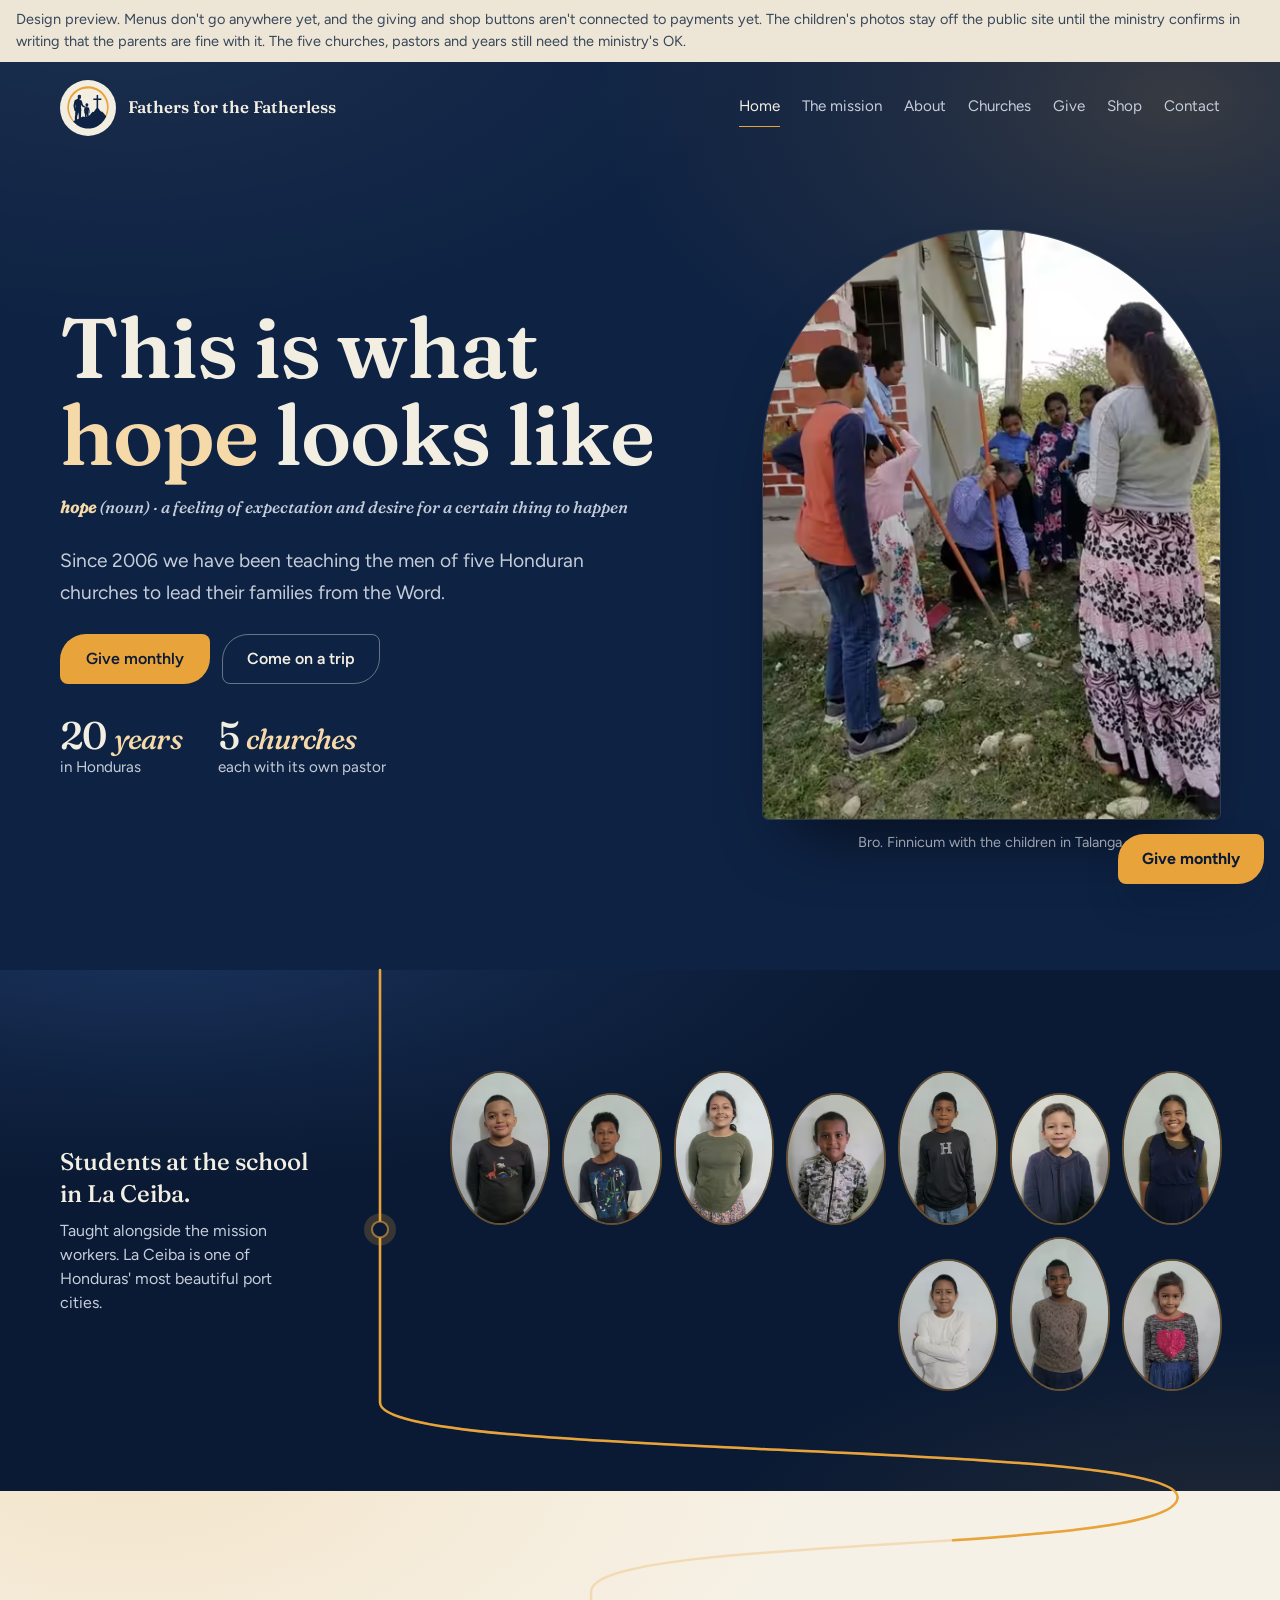
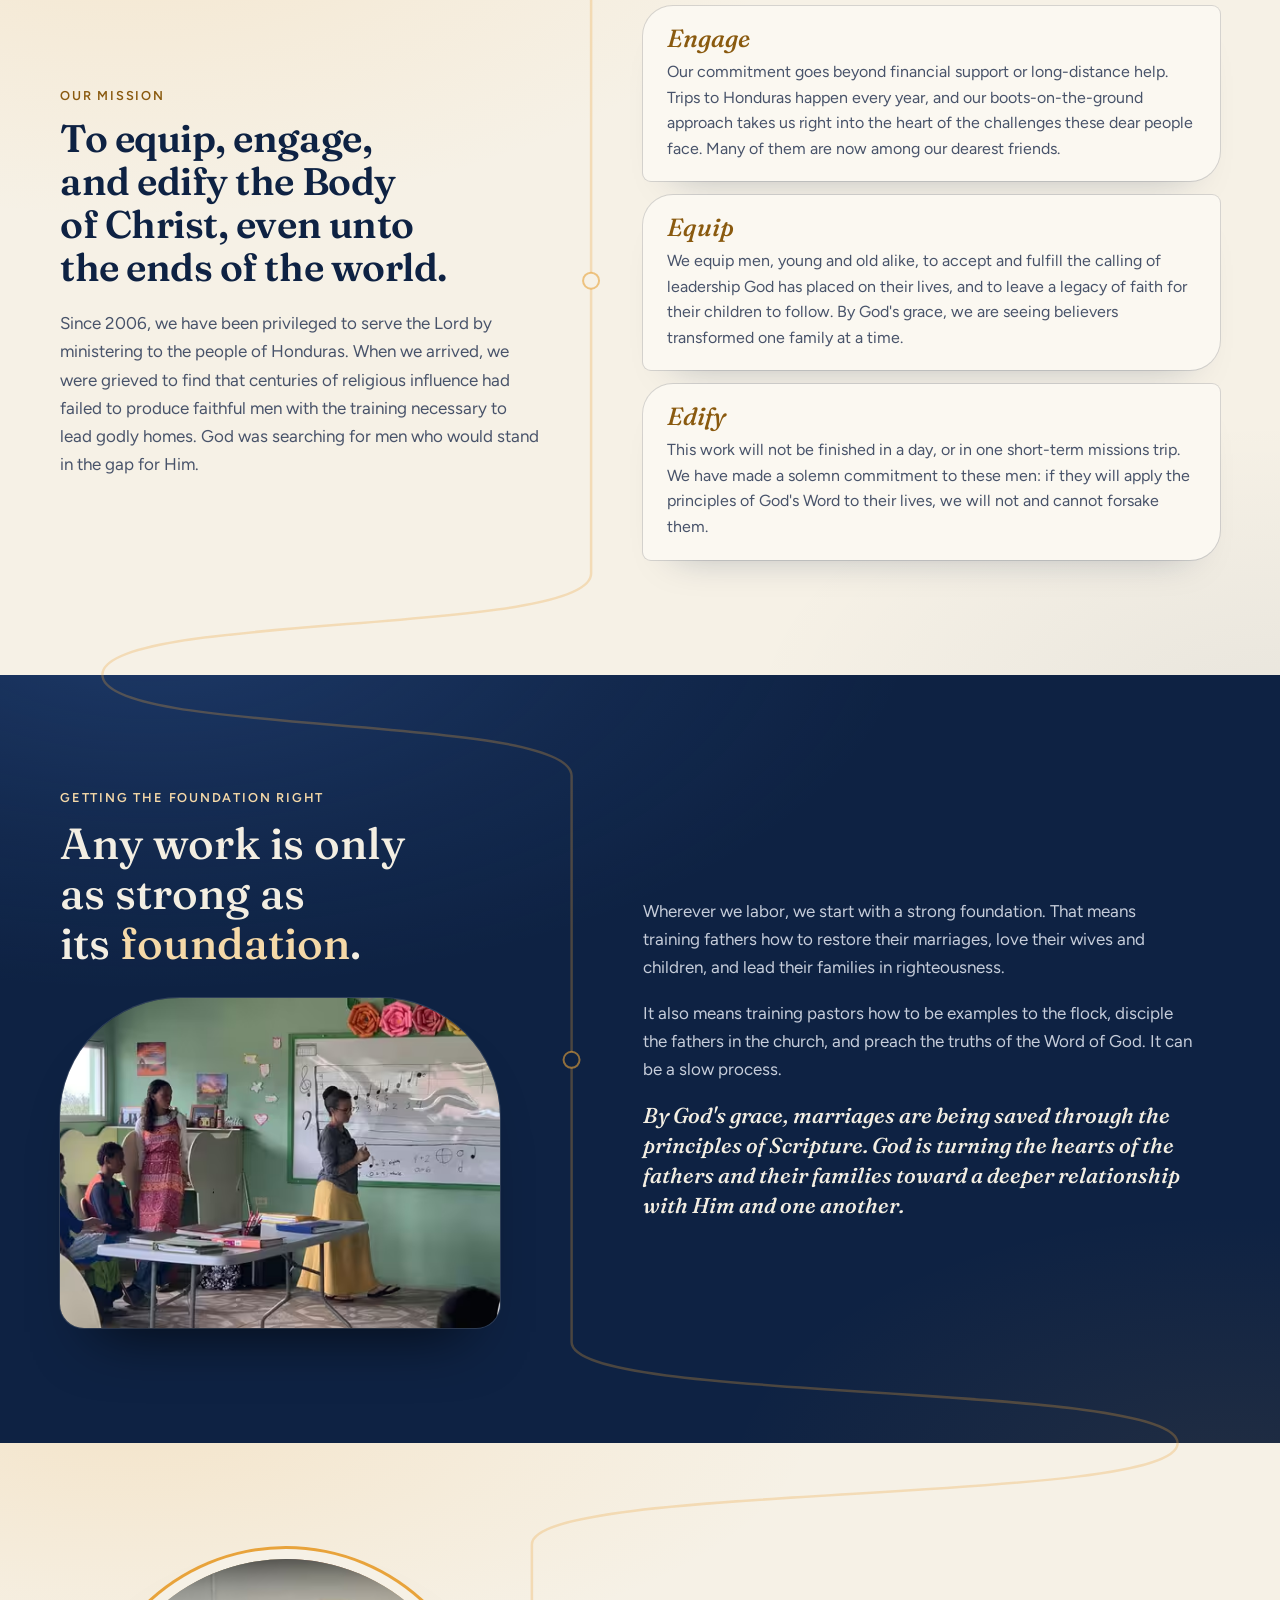
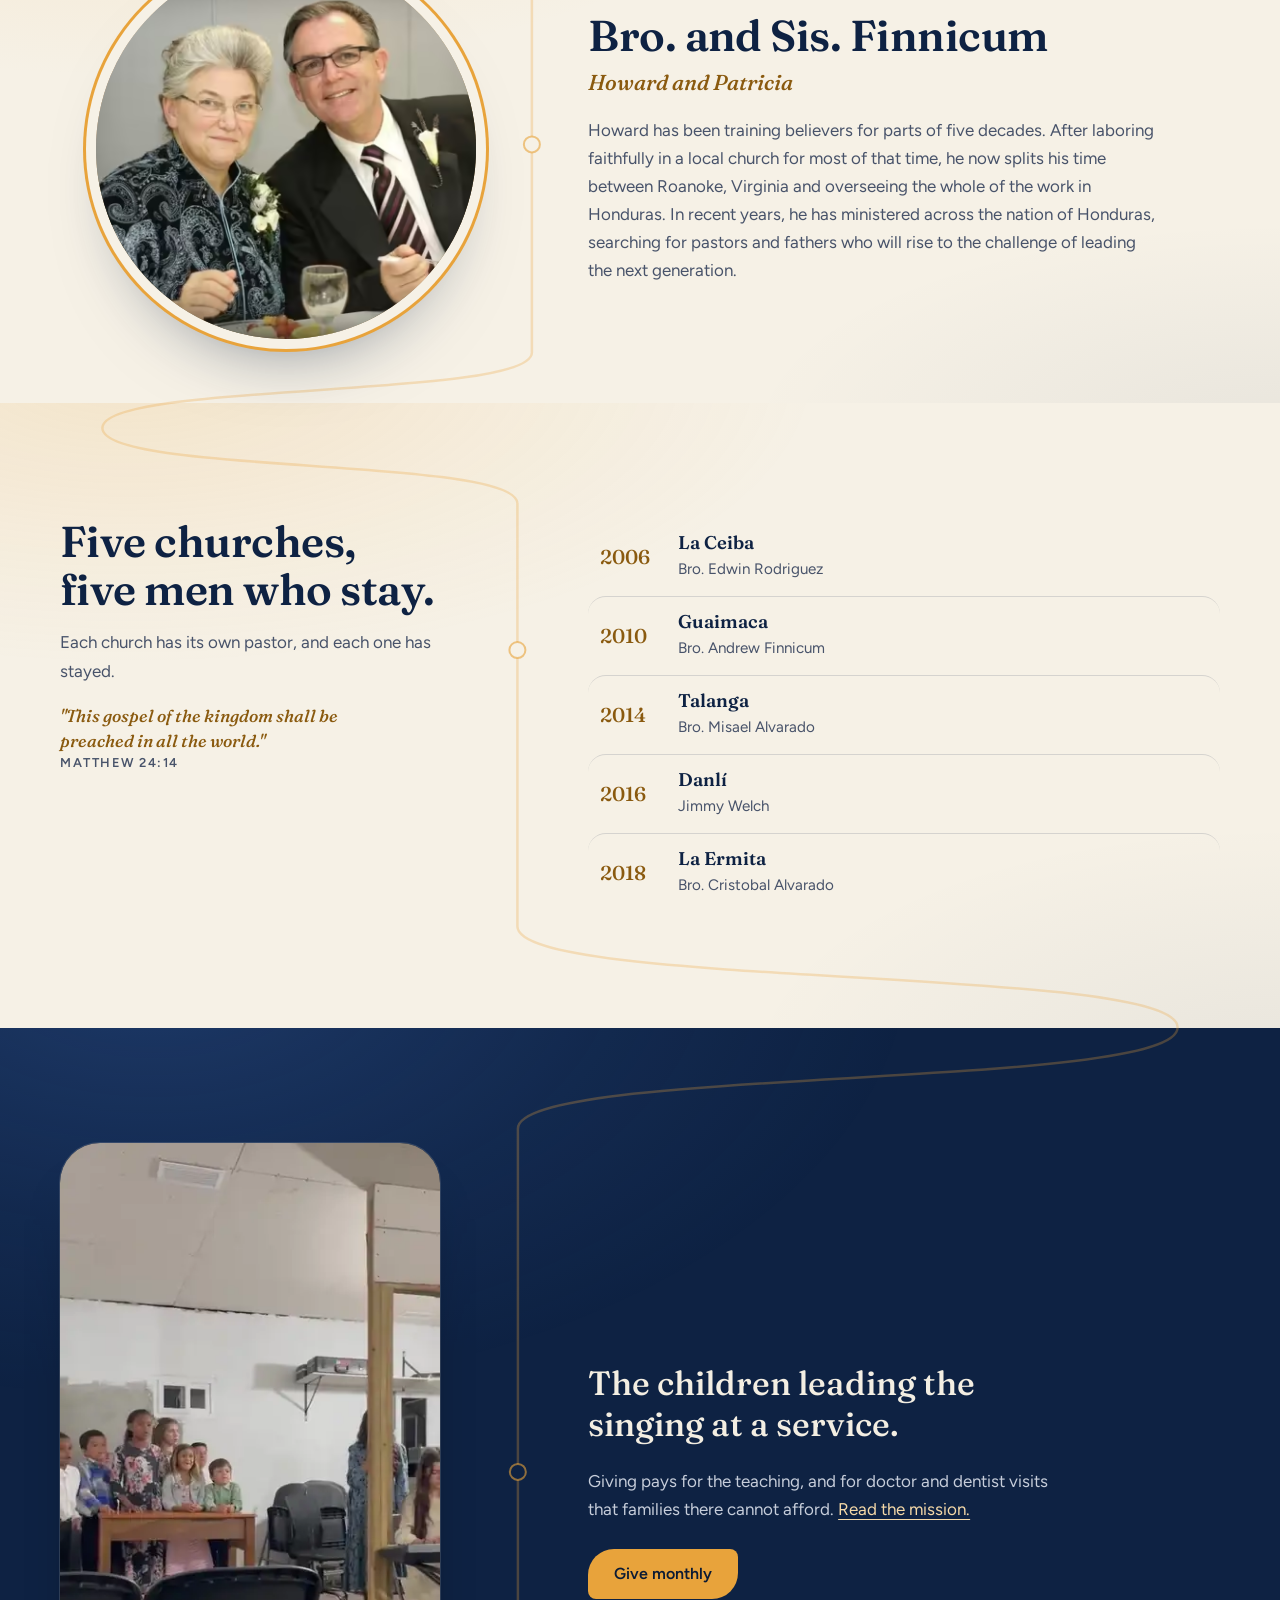
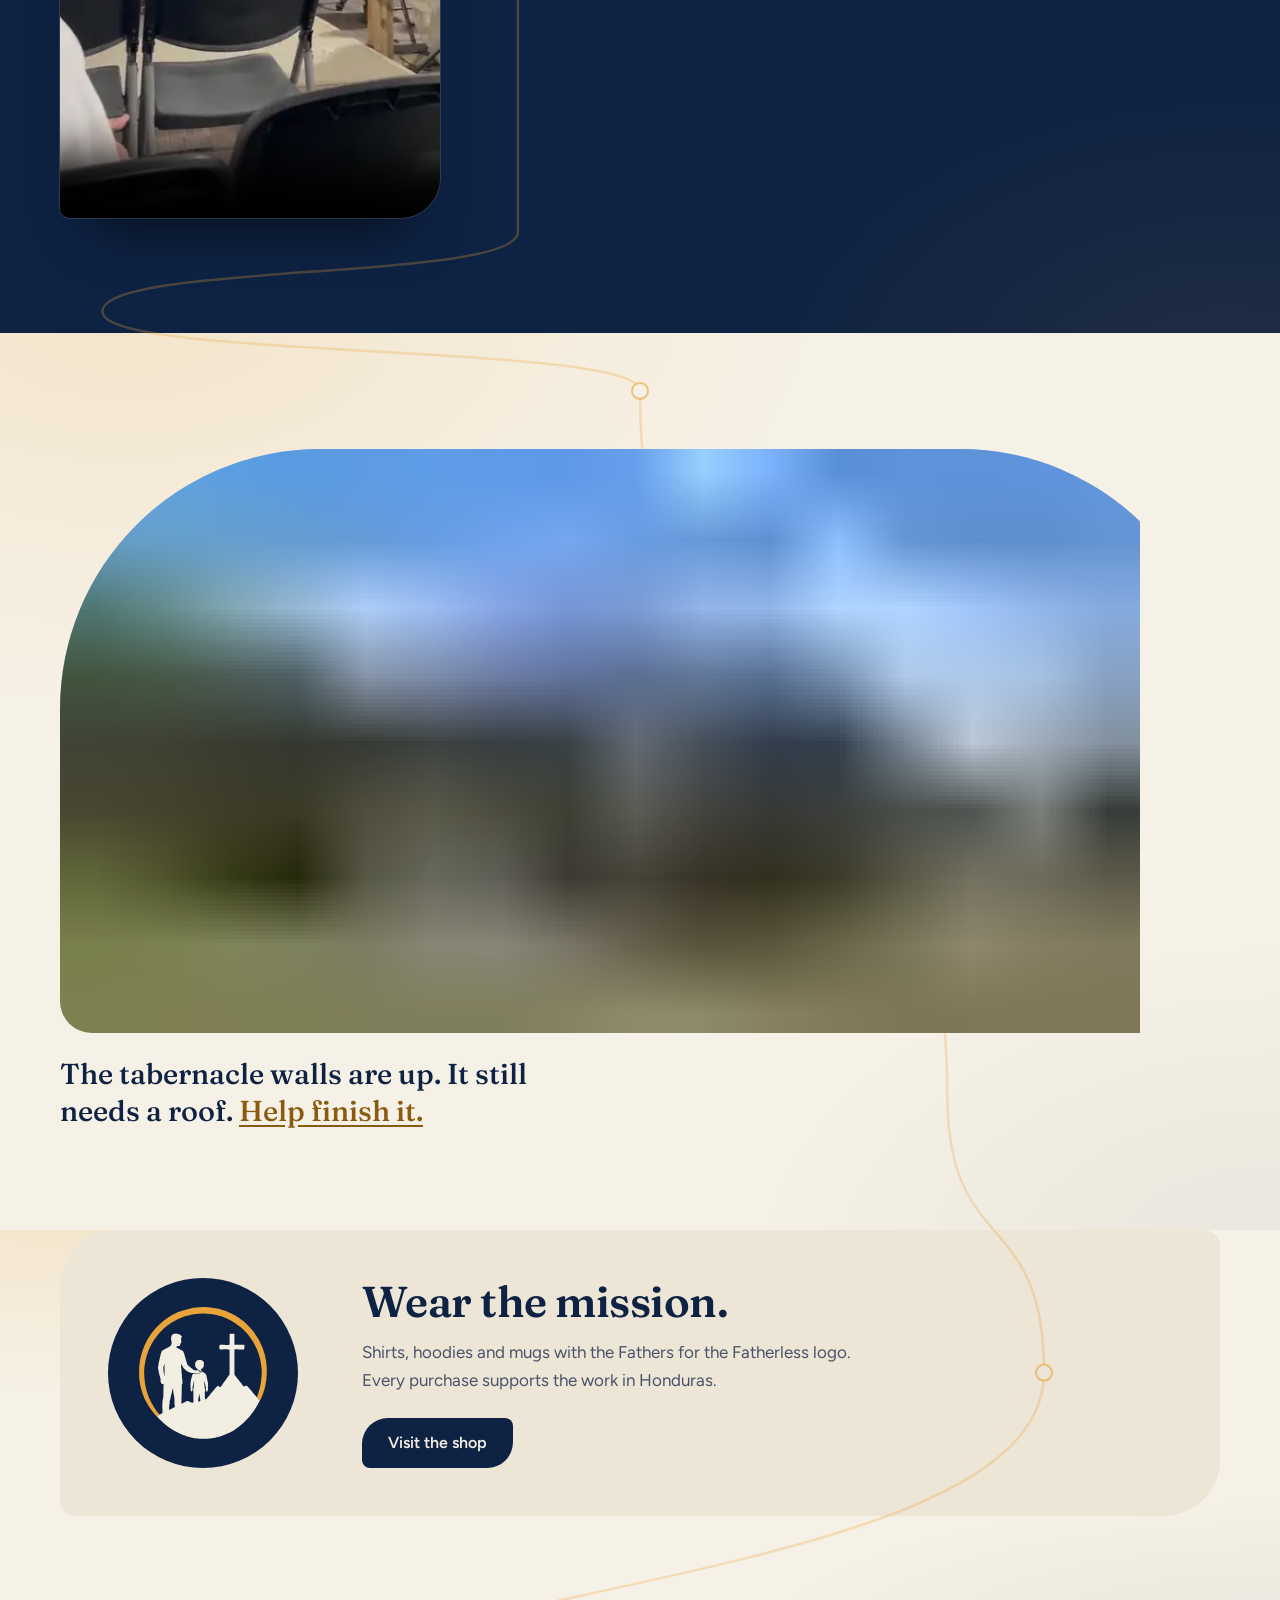
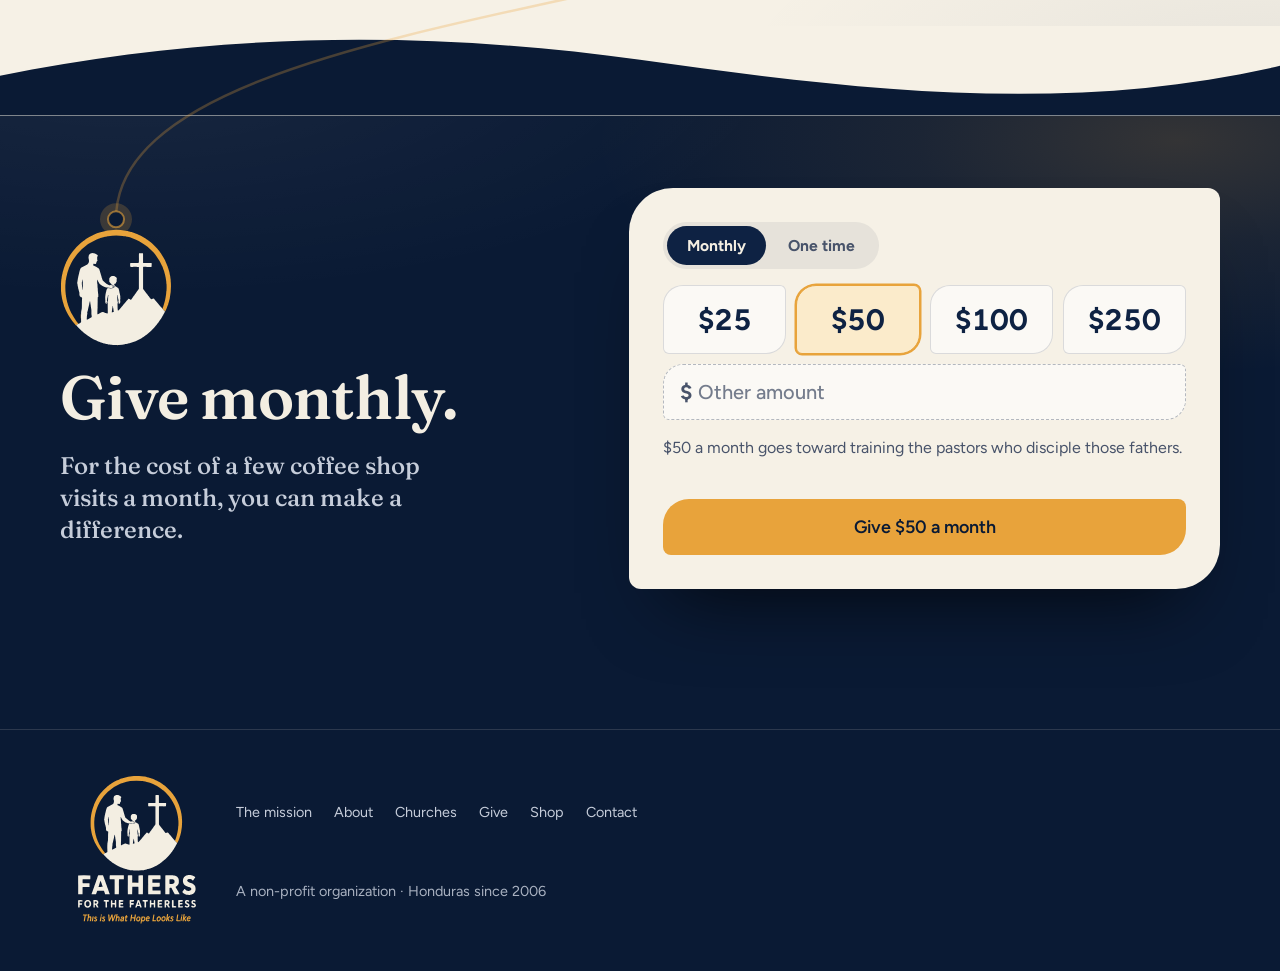
==== commit 0c09d9e3: "launch: softer gradient light per section" ====
--- a/index.html
+++ b/index.html
@@ -310,6 +310,9 @@
 .t1 .verse span{display:block;font:600 .8rem/1.6 'Figtree',sans-serif;letter-spacing:.12em;text-transform:uppercase;color:var(--ink2);font-style:normal}
 @media (max-width:860px){.t1 .mission-in,.t1 .found-in{grid-template-columns:1fr;gap:32px}.t1 .cls{max-width:380px}}
 @media (max-width:760px){.tpl .top{flex-wrap:wrap}.tpl .top.open .tnav{display:flex;flex-direction:column;gap:2px;width:100%;order:3;padding:6px 0 8px}.tpl .top.open .tnav a{padding:11px 4px;font-size:1.05rem;border-bottom:1px solid rgba(243,238,226,.12)}}
+/* ---------- v4: soft gradient light per section, a touch stronger (Joe 9 Oct: "missing a soft subtle gradient background") ---------- */
+.t1 .lit.light:not(.glow)::before{background:radial-gradient(75% 65% at 10% -5%,rgba(232,163,59,.16),rgba(232,163,59,.055) 45%,transparent 72%),radial-gradient(60% 55% at 100% 106%,rgba(14,34,67,.06),transparent 70%)}
+.t1 .lit.dark:not(.glow)::before{background:radial-gradient(85% 70% at 12% -8%,rgba(70,118,200,.28),rgba(70,118,200,.09) 42%,transparent 70%),radial-gradient(55% 50% at 96% 106%,rgba(232,163,59,.09),transparent 72%)}
 /* ---------- reduced motion: everything rests ---------- */
 @media (prefers-reduced-motion:reduce){
   *,*::before,*::after{animation:none!important;transition:none!important}
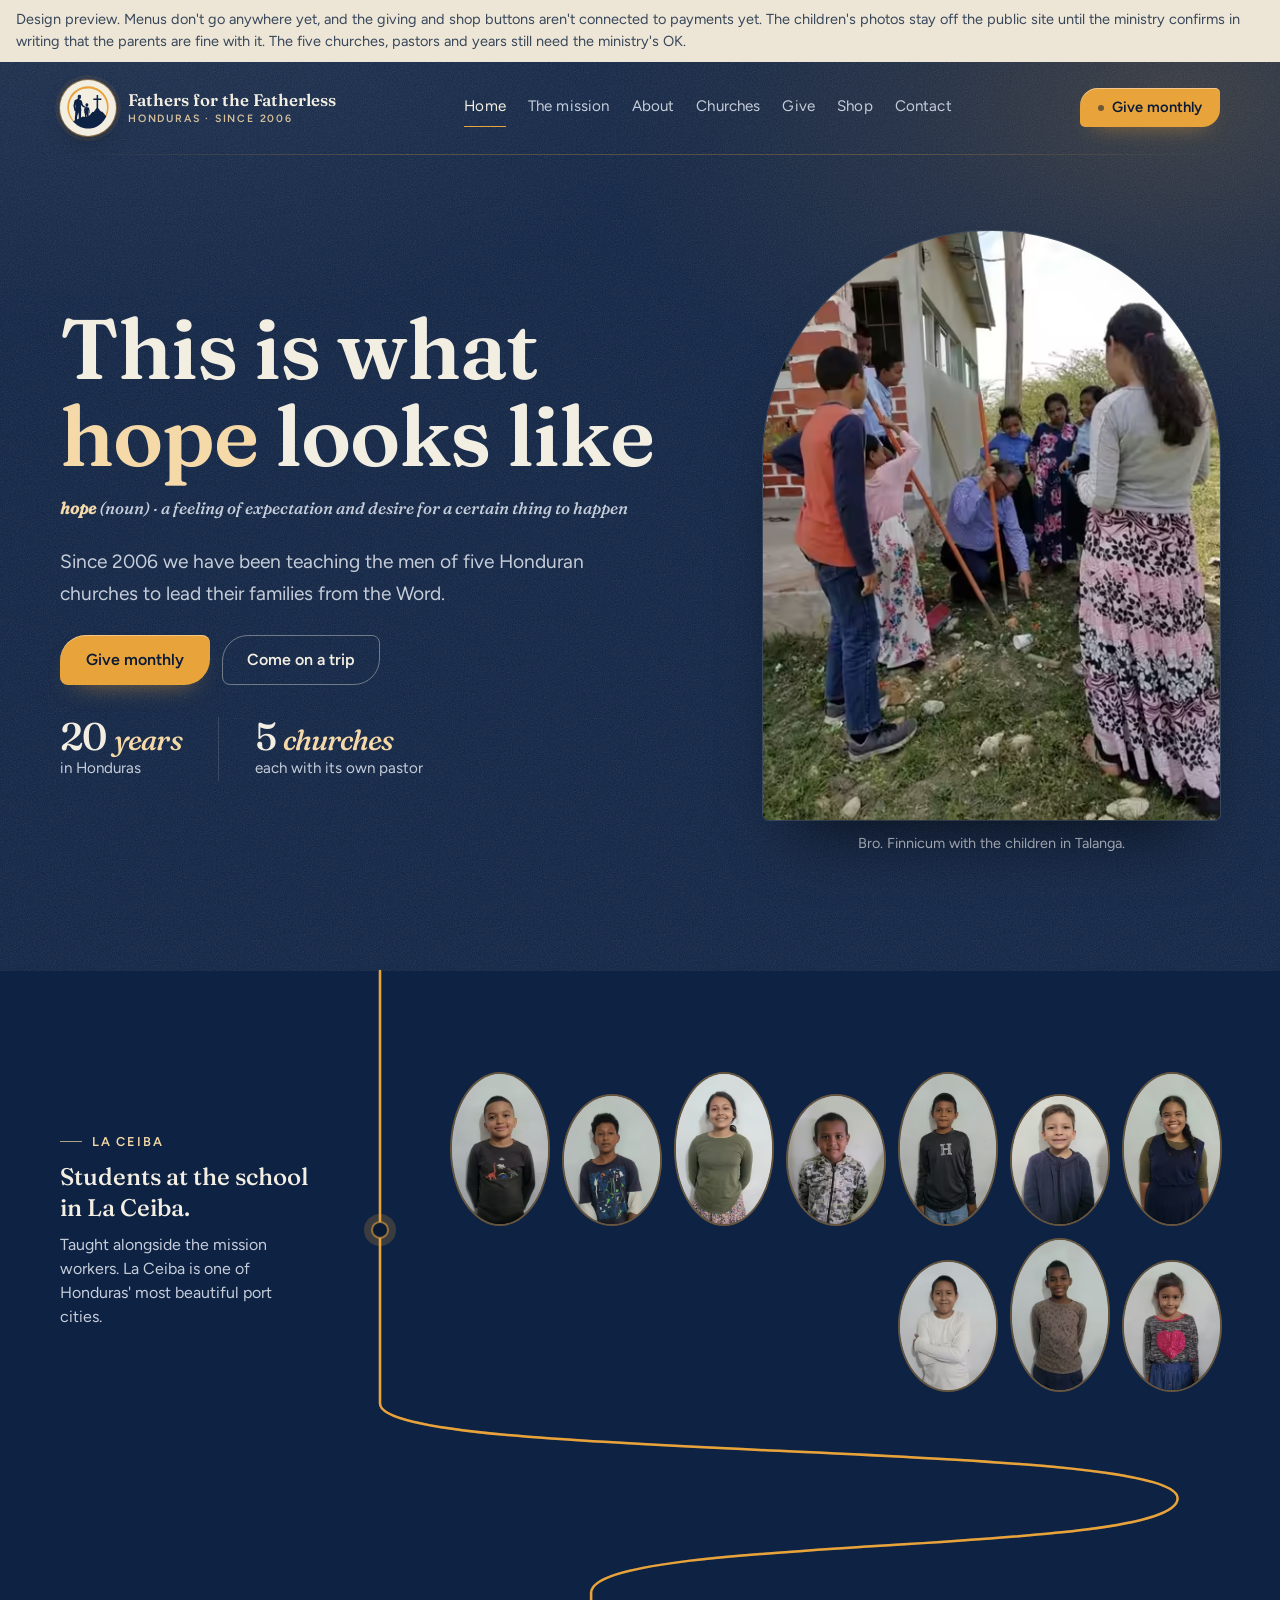
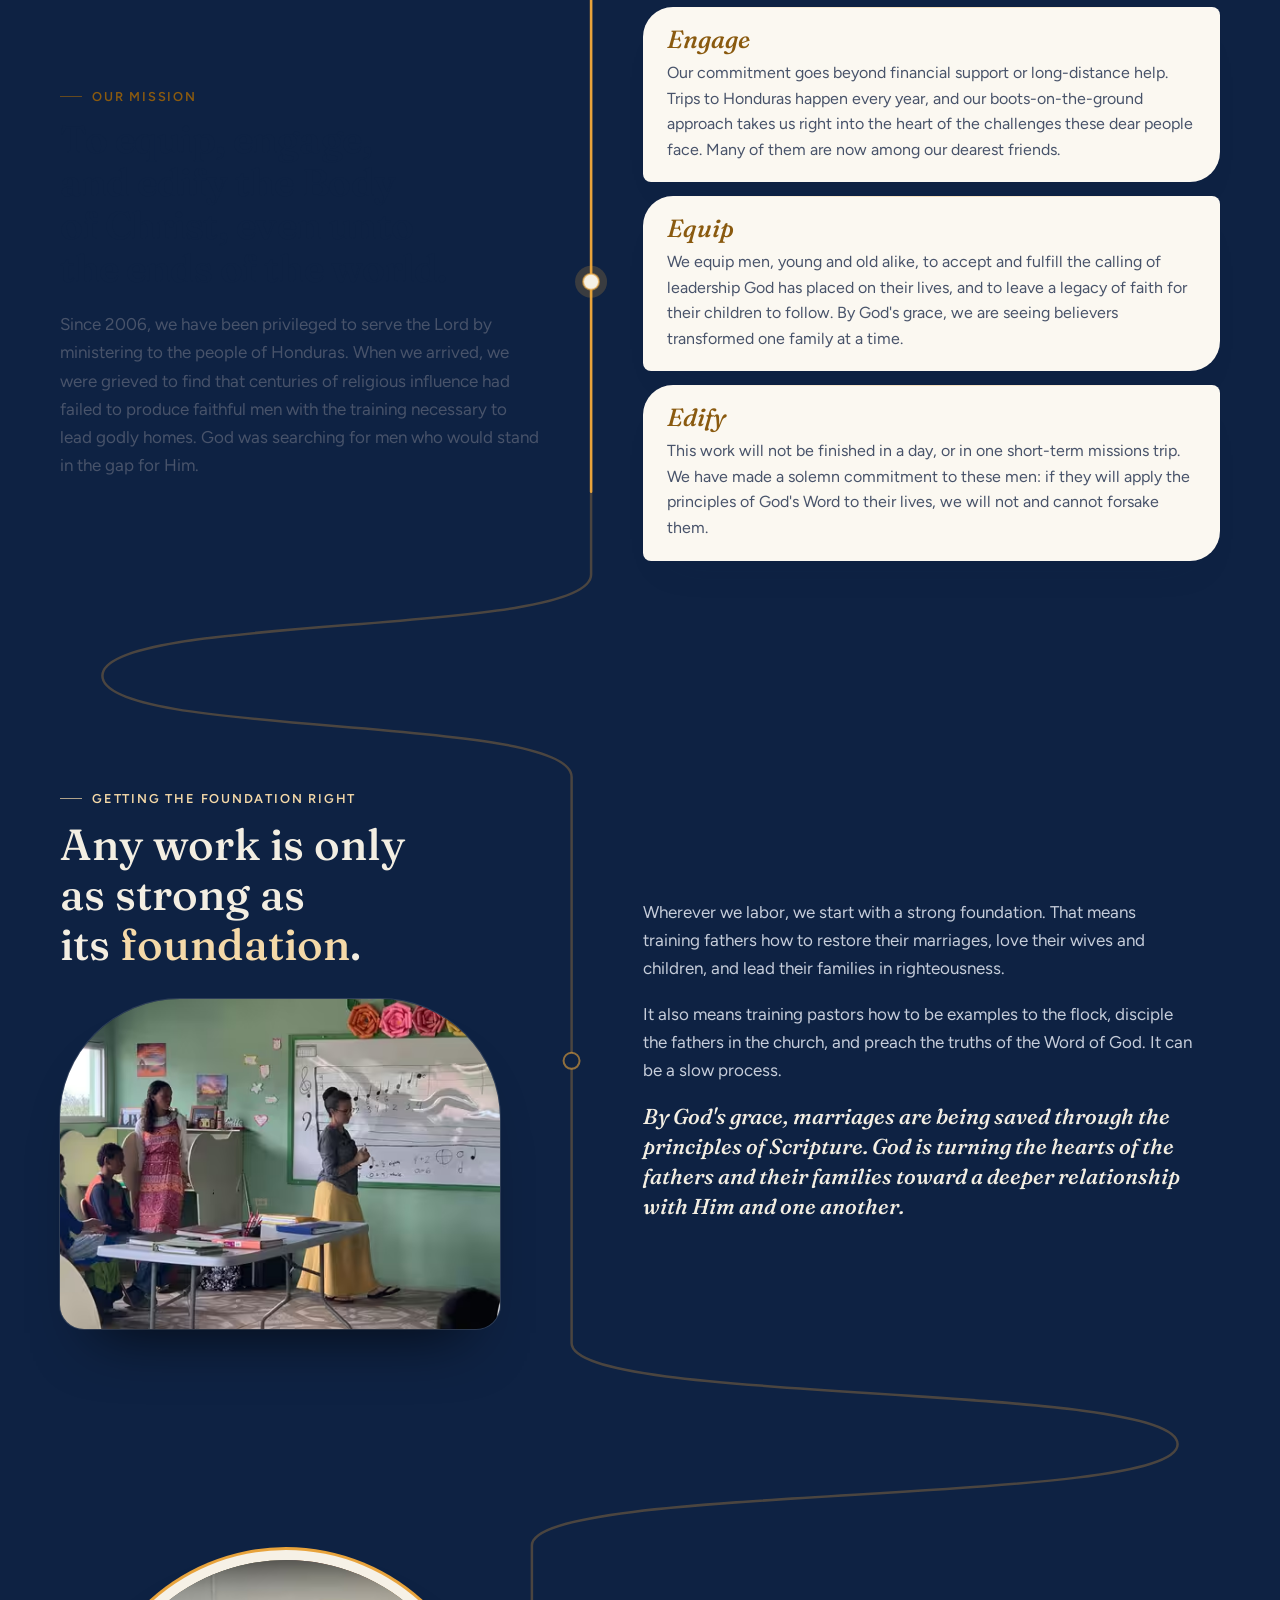
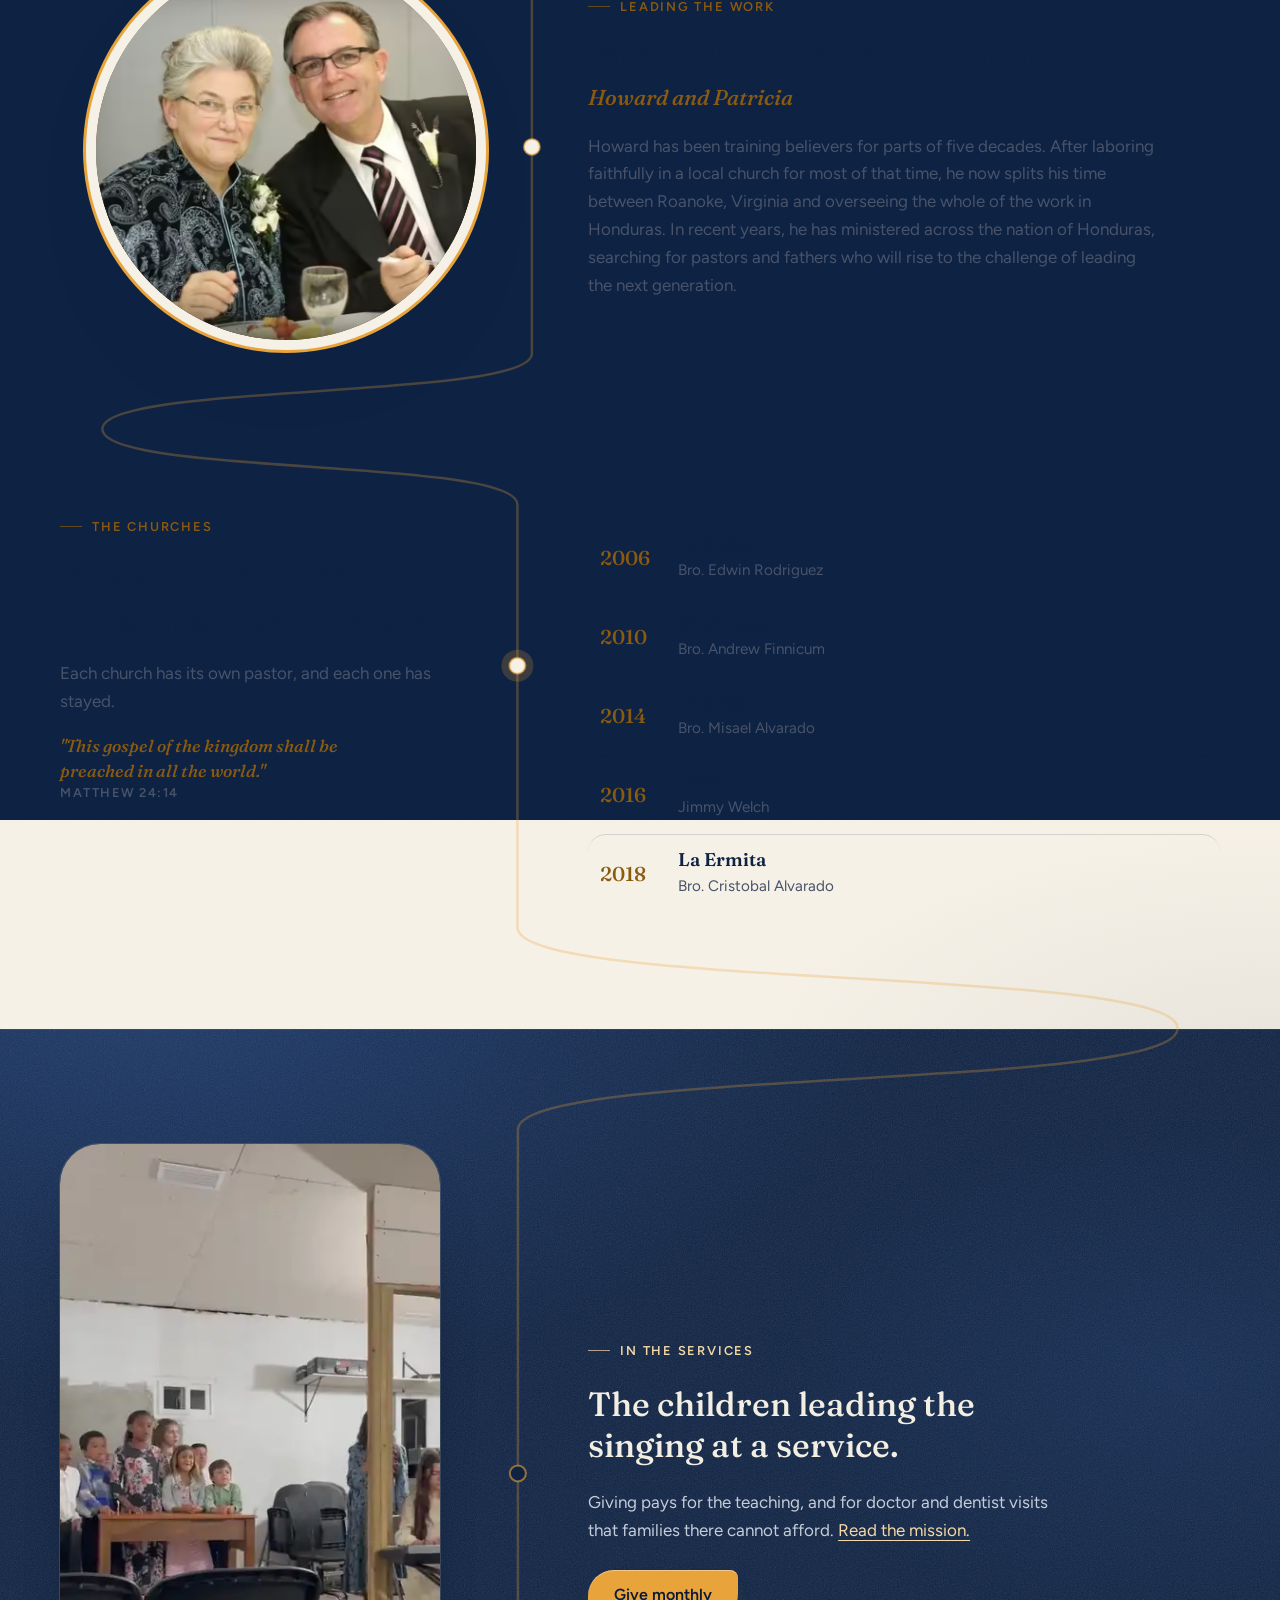
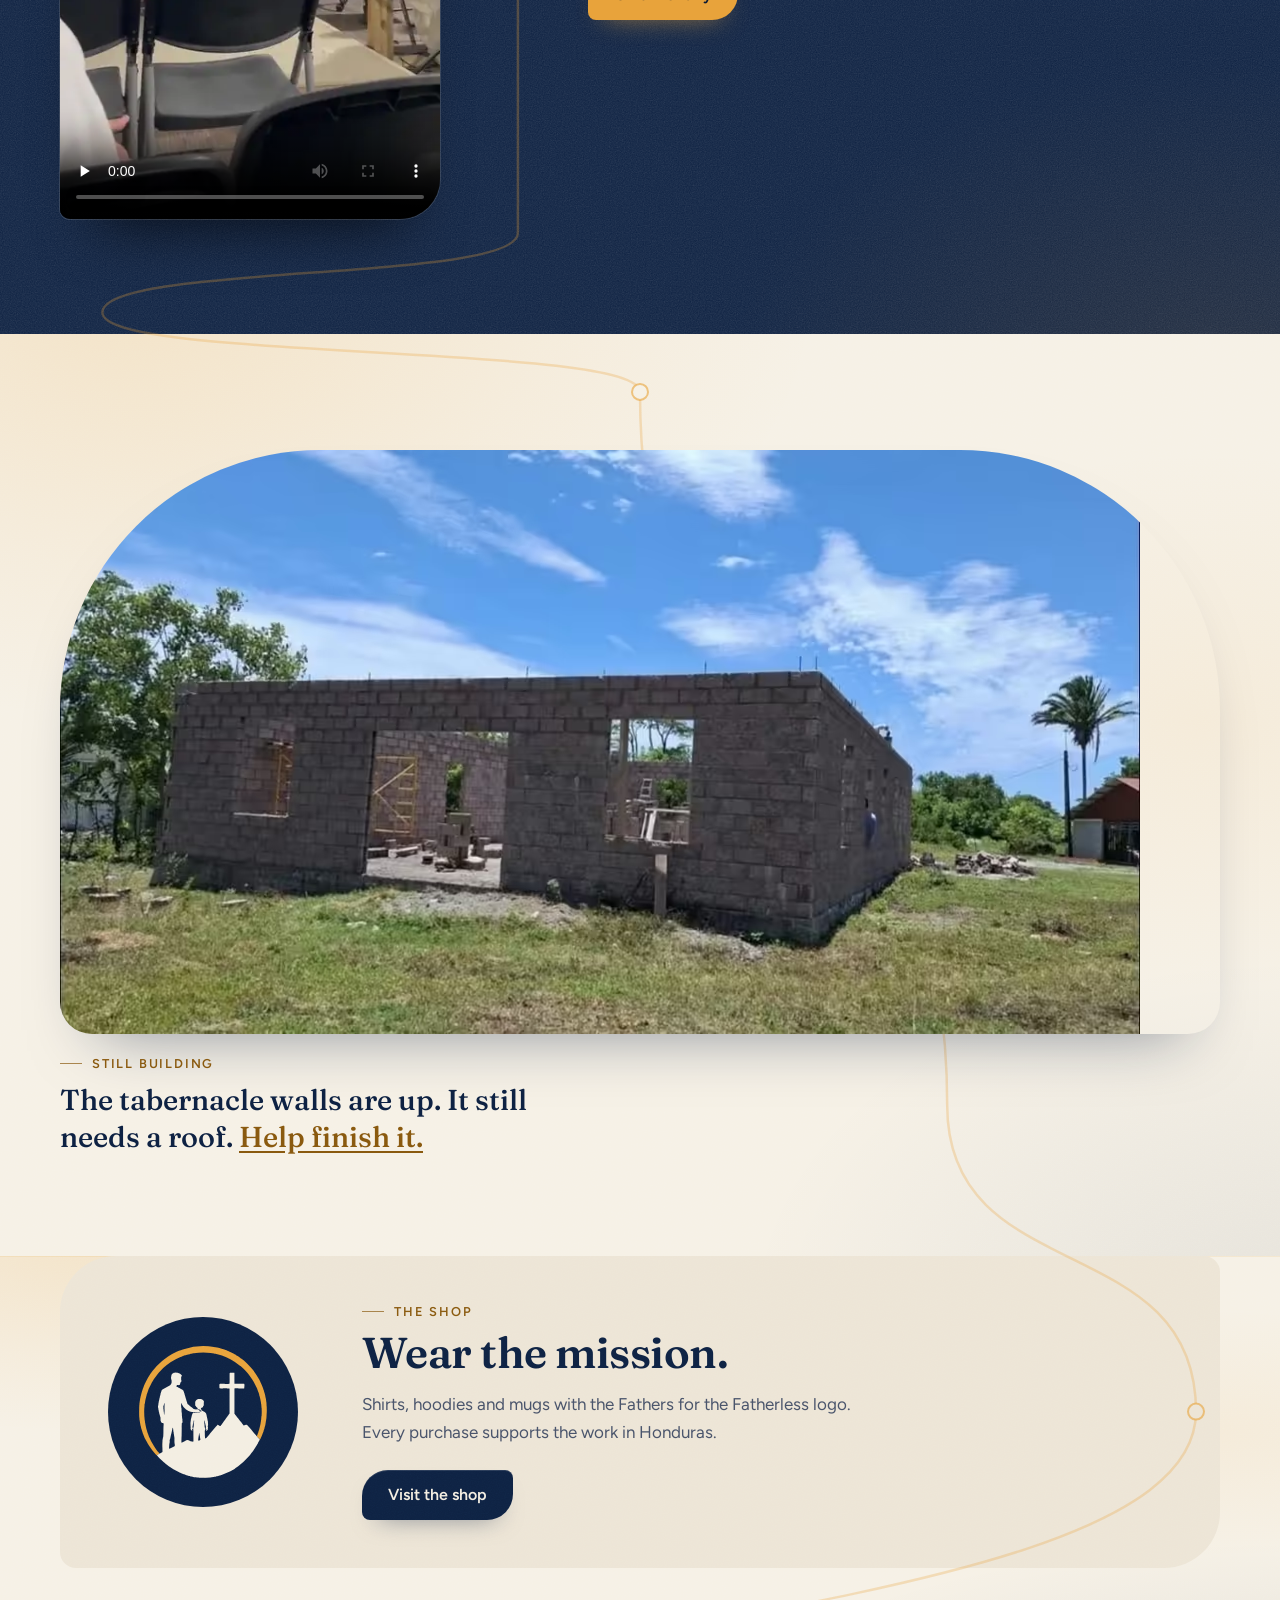
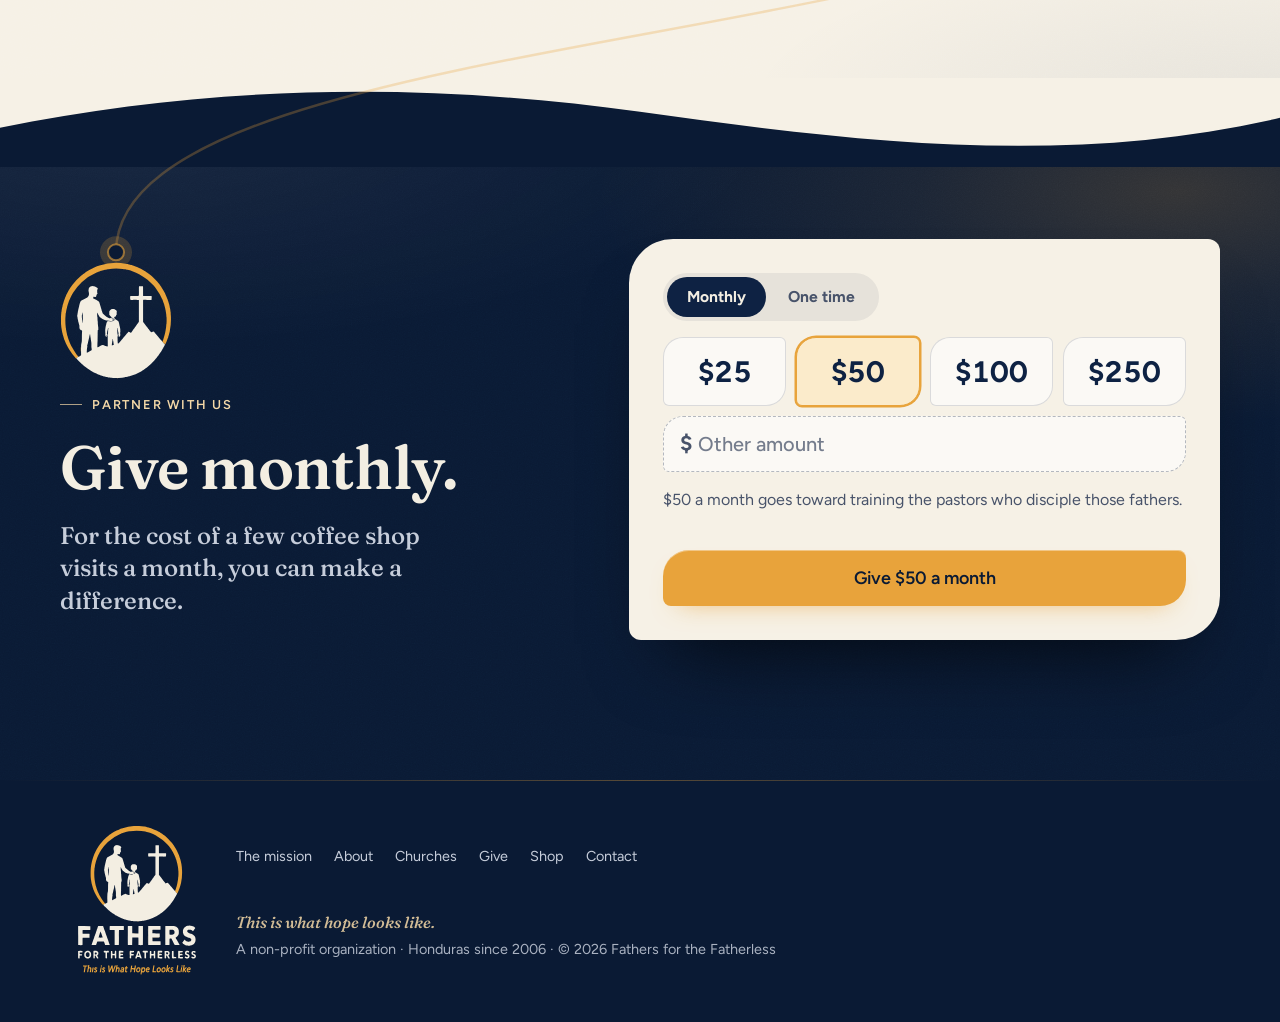
==== commit 3d5e21df: "launch: more light, paper grain, sticky header with progress + active section, section labels, finis" ====
--- a/index.html
+++ b/index.html
@@ -313,6 +313,58 @@
 /* ---------- v4: soft gradient light per section, a touch stronger (Joe 9 Oct: "missing a soft subtle gradient background") ---------- */
 .t1 .lit.light:not(.glow)::before{background:radial-gradient(75% 65% at 10% -5%,rgba(232,163,59,.16),rgba(232,163,59,.055) 45%,transparent 72%),radial-gradient(60% 55% at 100% 106%,rgba(14,34,67,.06),transparent 70%)}
 .t1 .lit.dark:not(.glow)::before{background:radial-gradient(85% 70% at 12% -8%,rgba(70,118,200,.28),rgba(70,118,200,.09) 42%,transparent 70%),radial-gradient(55% 50% at 96% 106%,rgba(232,163,59,.09),transparent 72%)}
+/* ---------- v5: more light, grain, header bar, finishing details (Joe 9 Oct: "a bit more throughout… the hotbar needs more detail… the whole thing needs more subtle detail") ---------- */
+::selection{background:rgba(232,163,59,.32)}
+.t1 .lit.light:not(.glow)::before{background:radial-gradient(75% 65% at 10% -5%,rgba(232,163,59,.18),rgba(232,163,59,.06) 45%,transparent 72%),radial-gradient(48% 42% at 94% 42%,rgba(232,163,59,.075),transparent 70%),radial-gradient(60% 55% at 100% 106%,rgba(14,34,67,.065),transparent 70%)}
+.t1 .lit.dark:not(.glow)::before{background:radial-gradient(85% 70% at 12% -8%,rgba(70,118,200,.30),rgba(70,118,200,.10) 42%,transparent 70%),radial-gradient(46% 40% at 92% 38%,rgba(70,118,200,.11),transparent 70%),radial-gradient(55% 50% at 96% 106%,rgba(232,163,59,.10),transparent 72%)}
+/* paper grain: felt, not seen */
+.t1 .lit::after{content:"";position:absolute;inset:0;z-index:0;pointer-events:none;background-image:url("data:image/svg+xml,%3Csvg xmlns='http://www.w3.org/2000/svg' width='180' height='180'%3E%3Cfilter id='n'%3E%3CfeTurbulence type='fractalNoise' baseFrequency='.85' numOctaves='3' stitchTiles='stitch'/%3E%3CfeColorMatrix type='saturate' values='0'/%3E%3C/filter%3E%3Crect width='100%25' height='100%25' filter='url(%23n)'/%3E%3C/svg%3E");background-size:180px;opacity:.16;mix-blend-mode:soft-light}
+.t1 #hero1{z-index:5}
+.t1 #hero1>.wrap{position:relative;z-index:1}
+/* seams between sections: a hairline of light, never a hard cut */
+.t1 .run>section+section{box-shadow:inset 0 1px 0 rgba(232,163,59,.13)}
+.t1 .run>section.lit.dark+section,.t1 .run>section+section.lit.dark{box-shadow:inset 0 1px 0 rgba(243,238,226,.07)}
+.t1 footer{border-top:0;position:relative}
+.t1 footer::before{content:"";position:absolute;left:0;right:0;top:0;height:1px;background:linear-gradient(90deg,transparent,rgba(232,163,59,.35),transparent)}
+/* header bar */
+.t1 .top{position:relative;border-bottom:1px solid transparent;border-image:linear-gradient(90deg,transparent,rgba(232,163,59,.28) 30%,rgba(232,163,59,.28) 70%,transparent) 1}
+.t1 .mk span{display:grid;gap:4px}
+.t1 .mk small{font:600 .66rem/1 'Figtree',system-ui,sans-serif;letter-spacing:.17em;text-transform:uppercase;color:var(--goldS);opacity:.85}
+.t1 .mk i{box-shadow:0 0 0 1px rgba(232,163,59,.45),0 0 0 5px rgba(232,163,59,.08),0 10px 24px -12px rgba(0,0,0,.6);transition:transform .6s var(--ease)}
+.t1 .mk:hover i{transform:rotate(-8deg) scale(1.04)}
+.t1 .tnav{align-items:center}
+.t1 .tnav a{letter-spacing:.01em}
+.t1 .hgive{display:inline-flex;align-items:center;gap:8px;font:600 .92rem/1 'Figtree',system-ui,sans-serif;text-decoration:none;padding:12px 18px;border-radius:18px 5px 18px 5px;background:var(--gold);color:var(--navy2);box-shadow:inset 0 1px 0 rgba(255,255,255,.4),0 10px 22px -14px rgba(232,163,59,.8);transition:transform .35s var(--ease),border-radius .45s var(--ease)}
+.t1 .hgive::before{content:"";width:6px;height:6px;border-radius:50%;background:var(--navy2);opacity:.55}
+.t1 .hgive:hover{transform:translateY(-1px);border-radius:5px 18px 5px 18px}
+.t1 .top .prog{position:absolute;left:0;right:0;bottom:-1px;height:2px;transform-origin:left;transform:scaleX(var(--sp,0));background:linear-gradient(90deg,var(--gold),var(--goldS));opacity:0;transition:opacity .3s}
+.t1 .top.stuck{position:fixed;top:0;left:0;right:0;z-index:85;padding-block:10px;padding-inline:max(clamp(16px,4vw,40px),calc((100vw - 1160px)/2));background:var(--navy2);border-image:none;border-bottom:1px solid rgba(232,163,59,.16);box-shadow:0 14px 34px -22px rgba(0,0,0,.75);animation:hdrop .45s var(--ease)}
+.t1 .top.stuck .prog{opacity:1}
+.t1 .top.stuck .mk i{width:42px;height:42px}
+.t1 .top.stuck .mk img{width:30px}
+.t1 .top.stuck .mk small{display:none}
+@keyframes hdrop{from{transform:translateY(-100%)}to{transform:none}}
+@media (max-width:480px){.t1 .hgive{display:none}.t1 .mk small{display:none}}
+/* small type details */
+.t1 .kick{display:block}
+.t1 .kick::before{content:"";display:inline-block;width:22px;height:1px;margin-right:10px;vertical-align:.3em;background:currentColor;opacity:.7}
+.t1 .kids .kick,.t1 .song .kick,.t1 .give .kick{color:var(--goldS)}
+.t1 .kids-in p .kick{font-size:.8rem;margin-bottom:12px}
+.t1 .give-txt p.kick,.t1 .song-in p.kick,.t1 .shop p.kick{font:600 .8rem/1.2 'Figtree',system-ui,sans-serif;letter-spacing:.14em;text-transform:uppercase;max-width:none;margin:0 0 4px}
+.t1 .give-txt p.kick,.t1 .song-in p.kick{color:var(--goldS)}
+.t1 .shop p.kick{color:var(--goldT);margin-bottom:10px}
+.t1 .tab .row .kick{font-size:.8rem;margin-bottom:10px}
+.t1 .facts>div+div{padding-left:36px;border-left:1px solid rgba(243,238,226,.14)}
+.t1 .btn{box-shadow:inset 0 1px 0 rgba(255,255,255,.38),0 12px 26px -16px rgba(232,163,59,.75)}
+.t1 .btn-n{box-shadow:inset 0 1px 0 rgba(255,255,255,.12),0 12px 26px -16px rgba(14,34,67,.6)}
+.t1 .tab .frame{box-shadow:0 34px 64px -38px rgba(14,34,67,.5)}
+.t1 .cl li{transition:background .3s,padding .4s var(--ease)}
+.t1 .cl li:hover{padding-left:18px}
+.t1 .three li{position:relative;overflow:hidden}
+.t1 .three li::after{content:"";position:absolute;left:24px;right:24px;top:0;height:1px;background:linear-gradient(90deg,transparent,rgba(232,163,59,.5),transparent);opacity:.6}
+.t1 footer .fine em{font:italic 500 1rem/1.4 'Fraunces',Georgia,serif;color:var(--goldS);display:block;margin-bottom:4px}
+@media (min-width:481px){.t1 .fgive{display:none}}
+@media (prefers-reduced-motion:reduce){.t1 .top.stuck{animation:none}}
 /* ---------- reduced motion: everything rests ---------- */
 @media (prefers-reduced-motion:reduce){
   *,*::before,*::after{animation:none!important;transition:none!important}
@@ -330,8 +382,8 @@
   <div class="lit dark glow follow" id="hero1">
     <div class="wrap">
       <header class="top">
-        <a class="mk" href="#"><i><img src="/images/logo/emblem.svg" alt="" width="356" height="369"></i>Fathers for the Fatherless</a>
-        <nav class="tnav" aria-label="Main"><a href="#" aria-current="page">Home</a><a href="#mission">The mission</a><a href="#about">About</a><a href="#churches">Churches</a><a href="#give1">Give</a><a href="#shop">Shop</a><a href="mailto:fathers4thefatherless@gmail.com">Contact</a></nav>
+        <a class="mk" href="#"><i><img src="/images/logo/emblem.svg" alt="" width="356" height="369"></i><span>Fathers for the Fatherless<small>Honduras · since 2006</small></span></a>
+        <nav class="tnav" aria-label="Main"><a href="#" aria-current="page">Home</a><a href="#mission">The mission</a><a href="#about">About</a><a href="#churches">Churches</a><a href="#give1">Give</a><a href="#shop">Shop</a><a href="mailto:fathers4thefatherless@gmail.com">Contact</a></nav><a class="hgive" href="#give1">Give monthly</a>
         <button class="menu-btn" type="button">Menu</button>
       </header>
       <section class="hero">
@@ -351,7 +403,7 @@
   <div class="run" id="run1">
   <svg class="thread" aria-hidden="true"><path class="base" d=""/><path class="fill" d=""/><g class="nodes"></g></svg>
   <section class="kids lit dark"><div class="wrap kids-in">
-    <p>Students at the school in La Ceiba.<small>Taught alongside the mission workers. La Ceiba is one of Honduras' most beautiful port cities.</small></p>
+    <p><span class="kick">La Ceiba</span>Students at the school in La Ceiba.<small>Taught alongside the mission workers. La Ceiba is one of Honduras' most beautiful port cities.</small></p>
     <div class="ovals"><span class="ov" style="--d:0.7s"><picture><source type="image/avif" srcset="/images/f/school-01-240.avif"><img src="/images/f/school-01-240.webp" alt="A student at the school in La Ceiba" width="240" height="375" loading="lazy" decoding="async" style="background:#d8d2c4 url([data-uri]) center/cover"></picture></span><span class="ov" style="--d:1.4s"><picture><source type="image/avif" srcset="/images/f/school-02-240.avif"><img src="/images/f/school-02-240.webp" alt="A student at the school in La Ceiba" width="240" height="375" loading="lazy" decoding="async" style="background:#d8d2c4 url([data-uri]) center/cover"></picture></span><span class="ov" style="--d:2.1s"><picture><source type="image/avif" srcset="/images/f/school-03-240.avif"><img src="/images/f/school-03-240.webp" alt="A student at the school in La Ceiba" width="240" height="375" loading="lazy" decoding="async" style="background:#d8d2c4 url([data-uri]) center/cover"></picture></span><span class="ov" style="--d:2.8s"><picture><source type="image/avif" srcset="/images/f/school-04-240.avif"><img src="/images/f/school-04-240.webp" alt="A student at the school in La Ceiba" width="240" height="375" loading="lazy" decoding="async" style="background:#d8d2c4 url([data-uri]) center/cover"></picture></span><span class="ov" style="--d:3.5s"><picture><source type="image/avif" srcset="/images/f/school-05-240.avif"><img src="/images/f/school-05-240.webp" alt="A student at the school in La Ceiba" width="240" height="375" loading="lazy" decoding="async" style="background:#d8d2c4 url([data-uri]) center/cover"></picture></span><span class="ov" style="--d:4.2s"><picture><source type="image/avif" srcset="/images/f/school-06-240.avif"><img src="/images/f/school-06-240.webp" alt="A student at the school in La Ceiba" width="240" height="375" loading="lazy" decoding="async" style="background:#d8d2c4 url([data-uri]) center/cover"></picture></span><span class="ov" style="--d:4.9s"><picture><source type="image/avif" srcset="/images/f/school-07-240.avif"><img src="/images/f/school-07-240.webp" alt="A student at the school in La Ceiba" width="240" height="375" loading="lazy" decoding="async" style="background:#d8d2c4 url([data-uri]) center/cover"></picture></span><span class="ov" style="--d:5.6s"><picture><source type="image/avif" srcset="/images/f/school-08-240.avif"><img src="/images/f/school-08-240.webp" alt="A student at the school in La Ceiba" width="240" height="375" loading="lazy" decoding="async" style="background:#d8d2c4 url([data-uri]) center/cover"></picture></span><span class="ov" style="--d:0.3s"><picture><source type="image/avif" srcset="/images/f/school-09-240.avif"><img src="/images/f/school-09-240.webp" alt="A student at the school in La Ceiba" width="240" height="375" loading="lazy" decoding="async" style="background:#d8d2c4 url([data-uri]) center/cover"></picture></span><span class="ov" style="--d:1.0s"><picture><source type="image/avif" srcset="/images/f/school-10-240.avif"><img src="/images/f/school-10-240.webp" alt="A student at the school in La Ceiba" width="240" height="375" loading="lazy" decoding="async" style="background:#d8d2c4 url([data-uri]) center/cover"></picture></span></div>
   </div></section>
   <section class="mission lit light" id="mission"><div class="wrap mission-in">
@@ -380,11 +432,11 @@
   </div></section>
   <section class="lead lit light" id="about"><div class="wrap lead-in">
     <figure class="ring"><picture><source type="image/avif" srcset="/images/f/couple-400.avif 400w, /images/f/couple-640.avif 640w" sizes="(max-width:860px) 80vw, 400px"><img src="/images/f/couple-400.webp" srcset="/images/f/couple-400.webp 400w, /images/f/couple-640.webp 640w" sizes="(max-width:860px) 80vw, 400px" alt="Howard and Patricia Finnicum" width="640" height="630" loading="lazy" decoding="async" style="background:#d8d2c4 url([data-uri]) center/cover"></picture></figure>
-    <div><h2>Bro. and Sis. Finnicum</h2><p class="sub">Howard and Patricia</p><p class="bio">Howard has been training believers for parts of five decades. After laboring faithfully in a local church for most of that time, he now splits his time between Roanoke, Virginia and overseeing the whole of the work in Honduras. In recent years, he has ministered across the nation of Honduras, searching for pastors and fathers who will rise to the challenge of leading the next generation.</p></div>
+    <div><p class="kick">Leading the work</p><h2>Bro. and Sis. Finnicum</h2><p class="sub">Howard and Patricia</p><p class="bio">Howard has been training believers for parts of five decades. After laboring faithfully in a local church for most of that time, he now splits his time between Roanoke, Virginia and overseeing the whole of the work in Honduras. In recent years, he has ministered across the nation of Honduras, searching for pastors and fathers who will rise to the challenge of leading the next generation.</p></div>
   </div></section>
   <section class="ch lit light" id="churches"><div class="wrap ch-in">
     <div>
-      <h2>Five churches, five men who stay.</h2>
+      <p class="kick">The churches</p><h2>Five churches, five men who stay.</h2>
       <p class="sub">Each church has its own pastor, and each one has stayed.</p>
       <p class="verse">"This gospel of the kingdom shall be preached in all the world."<span>Matthew 24:14</span></p>
     </div>
@@ -400,26 +452,26 @@
   <section class="song lit dark"><div class="wrap song-in">
     <figure class="vid settle"><video controls playsinline preload="none" poster="/images/f/poster-400.webp" width="540" height="960"><source src="/images/field/church-service.mp4" type="video/mp4"></video></figure>
     <div>
-      <p class="big">The children leading the singing at a service.</p>
+      <p class="kick">In the services</p><p class="big">The children leading the singing at a service.</p>
       <p>Giving pays for the teaching, and for doctor and dentist visits that families there cannot afford. <a class="more" href="#mission">Read the mission.</a></p>
       <div class="acts"><a class="btn" href="#give1">Give monthly</a></div>
     </div>
   </div></section>
   <section class="tab lit light"><div class="wrap"><figure>
     <div class="frame"><picture><source type="image/avif" srcset="/images/f/tabernacle-720.avif 720w, /images/f/tabernacle-1080.avif 1080w" sizes="(max-width:1160px) 92vw, 1080px"><img class="settle" src="/images/f/tabernacle-720.webp" srcset="/images/f/tabernacle-720.webp 720w, /images/f/tabernacle-1080.webp 1080w" sizes="(max-width:1160px) 92vw, 1080px" alt="The tabernacle under construction: block walls up, no roof yet" width="1080" height="584" loading="lazy" decoding="async" style="background:#d8d2c4 url([data-uri]) center/cover"></picture></div>
-    <div class="row"><p>The tabernacle walls are up. It still needs a roof. <a href="#give1">Help finish it.</a></p></div>
+    <div class="row"><p><span class="kick">Still building</span>The tabernacle walls are up. It still needs a roof. <a href="#give1">Help finish it.</a></p></div>
   </figure></div></section>
   <section class="shop lit light" id="shop"><div class="wrap"><div class="shop-in">
     <div class="patch"><img src="/images/logo/emblem-light.svg" alt="" width="356" height="369" loading="lazy"></div>
-    <div><h2>Wear the mission.</h2><p>Shirts, hoodies and mugs with the Fathers for the Fatherless logo. Every purchase supports the work in Honduras.</p><a class="btn-n" href="#">Visit the shop</a></div>
+    <div><p class="kick">The shop</p><h2>Wear the mission.</h2><p>Shirts, hoodies and mugs with the Fathers for the Fatherless logo. Every purchase supports the work in Honduras.</p><a class="btn-n" href="#">Visit the shop</a></div>
   </div></div></section>
   <svg class="wave" viewBox="0 0 1440 90" preserveAspectRatio="none" aria-hidden="true"><path d="M0 90V50C240 6 480 4 720 34s480 56 720 6v50Z"/></svg>
   <section class="give lit dark glow" id="give1"><div class="wrap give-in">
-    <div class="give-txt"><img class="seal" src="/images/logo/emblem-light.svg" alt="" width="356" height="369" loading="lazy"><h2>Give monthly.</h2><p>For the cost of a few coffee shop visits a month, you can make a difference.</p></div>
+    <div class="give-txt"><img class="seal" src="/images/logo/emblem-light.svg" alt="" width="356" height="369" loading="lazy"><p class="kick">Partner with us</p><h2>Give monthly.</h2><p>For the cost of a few coffee shop visits a month, you can make a difference.</p></div>
     <div class="gv" data-give><div class="gv-freq" role="radiogroup" aria-label="How often"><button type="button" role="radio" aria-checked="true" data-f="m">Monthly</button><button type="button" role="radio" aria-checked="false" data-f="o">One time</button></div><div class="gv-amts" role="radiogroup" aria-label="Amount"><button type="button" role="radio" aria-checked="false" data-a="25"><b>$25</b></button><button type="button" role="radio" aria-checked="true" data-a="50"><b>$50</b></button><button type="button" role="radio" aria-checked="false" data-a="100"><b>$100</b></button><button type="button" role="radio" aria-checked="false" data-a="250"><b>$250</b></button><label class="gv-custom" for="gv-c-1"><b>$</b><input id="gv-c-1" inputmode="numeric" autocomplete="off" placeholder="Other amount" aria-label="Other amount"></label></div><p class="gv-what" aria-live="polite">$50 a month goes toward training the pastors who disciple those fathers.</p><a class="btn gv-go" href="#">Give $50 a month</a><p class="gv-note" hidden>Preview only. This button opens checkout once online giving is connected.</p></div>
   </div></section>
   </div>
-  <footer><div class="wrap foot"><img class="flogo" src="/images/logo/lockup-light.svg" alt="Fathers for the Fatherless. This is what hope looks like." width="520" height="572" loading="lazy"><nav aria-label="Footer"><a href="#mission">The mission</a><a href="#about">About</a><a href="#churches">Churches</a><a href="#give1">Give</a><a href="#shop">Shop</a><a href="mailto:fathers4thefatherless@gmail.com">Contact</a></nav><span class="fine">A non-profit organization · Honduras since 2006</span></div></footer>
+  <footer><div class="wrap foot"><img class="flogo" src="/images/logo/lockup-light.svg" alt="Fathers for the Fatherless. This is what hope looks like." width="520" height="572" loading="lazy"><nav aria-label="Footer"><a href="#mission">The mission</a><a href="#about">About</a><a href="#churches">Churches</a><a href="#give1">Give</a><a href="#shop">Shop</a><a href="mailto:fathers4thefatherless@gmail.com">Contact</a></nav><span class="fine"><em>This is what hope looks like.</em>A non-profit organization · Honduras since 2006 · © 2026 Fathers for the Fatherless</span></div></footer>
   <a class="fgive" href="#give1" data-fgive>Give monthly</a>
 </div>
 
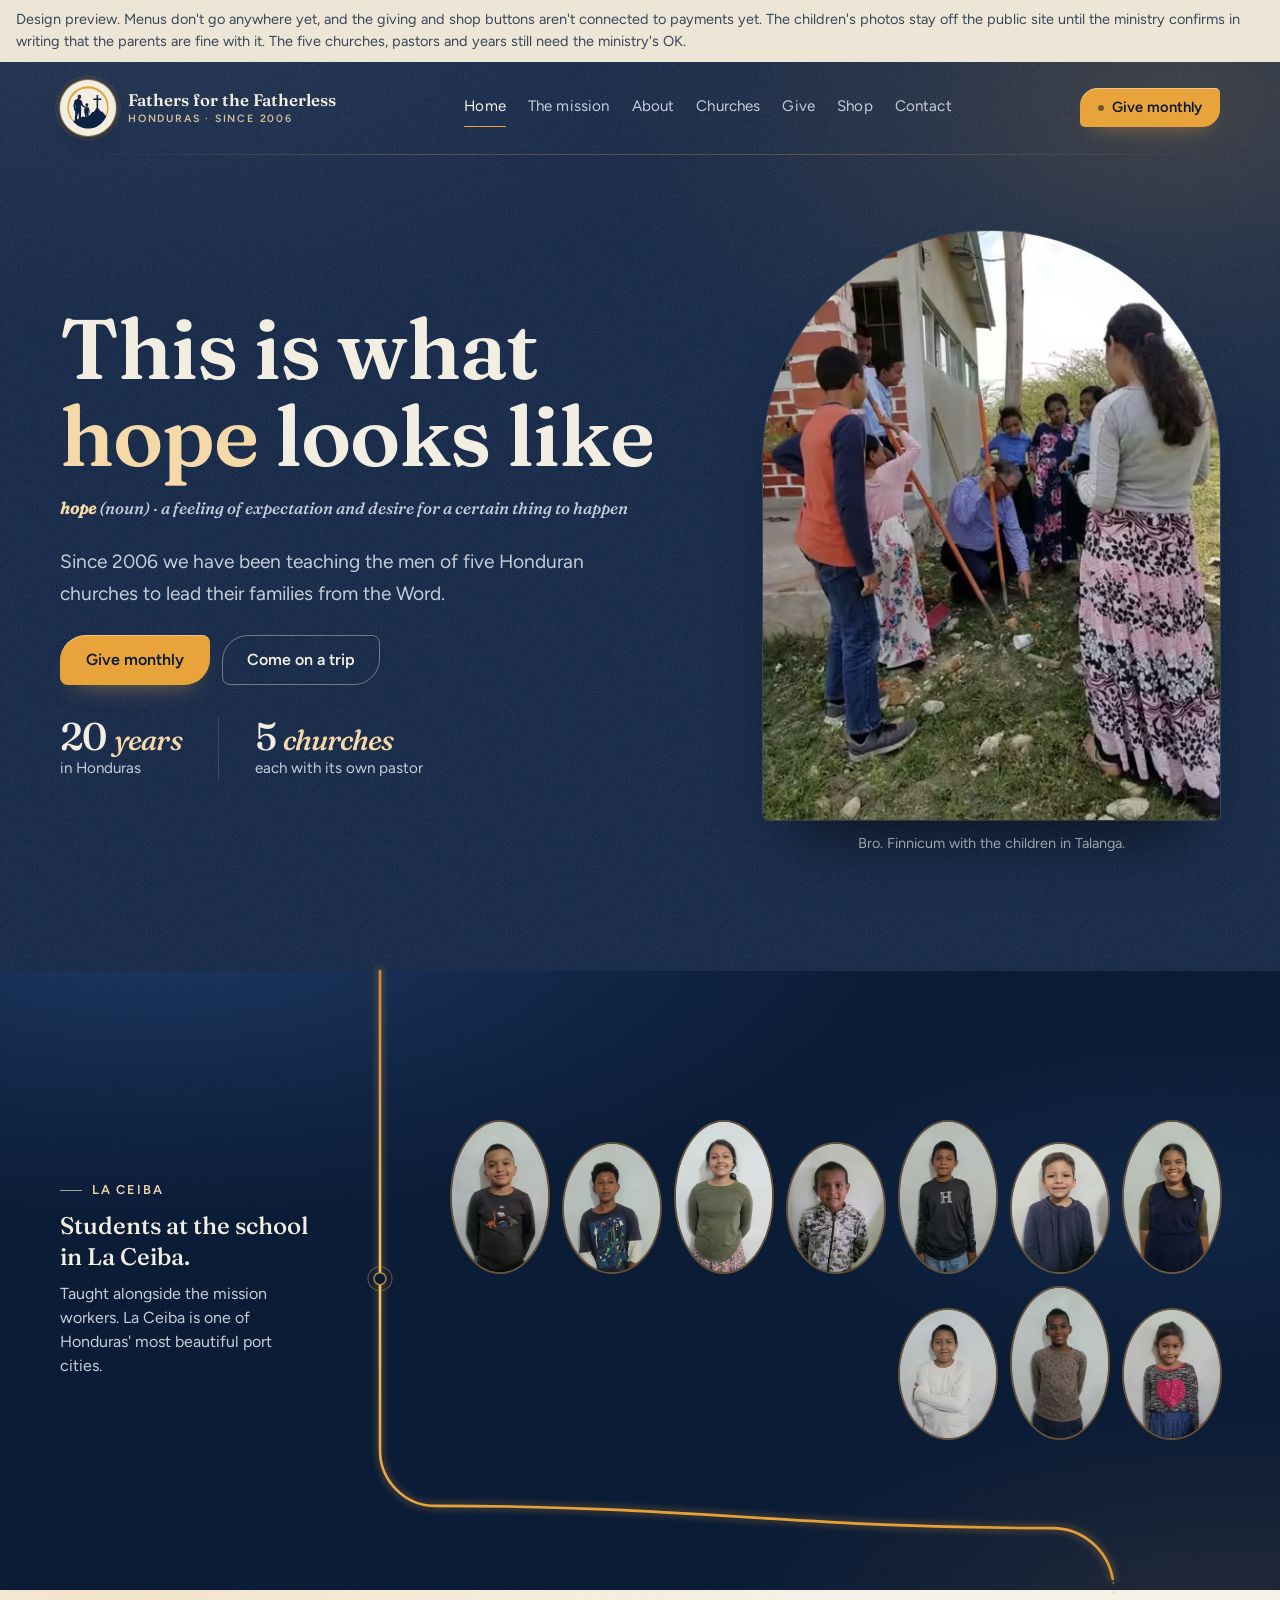
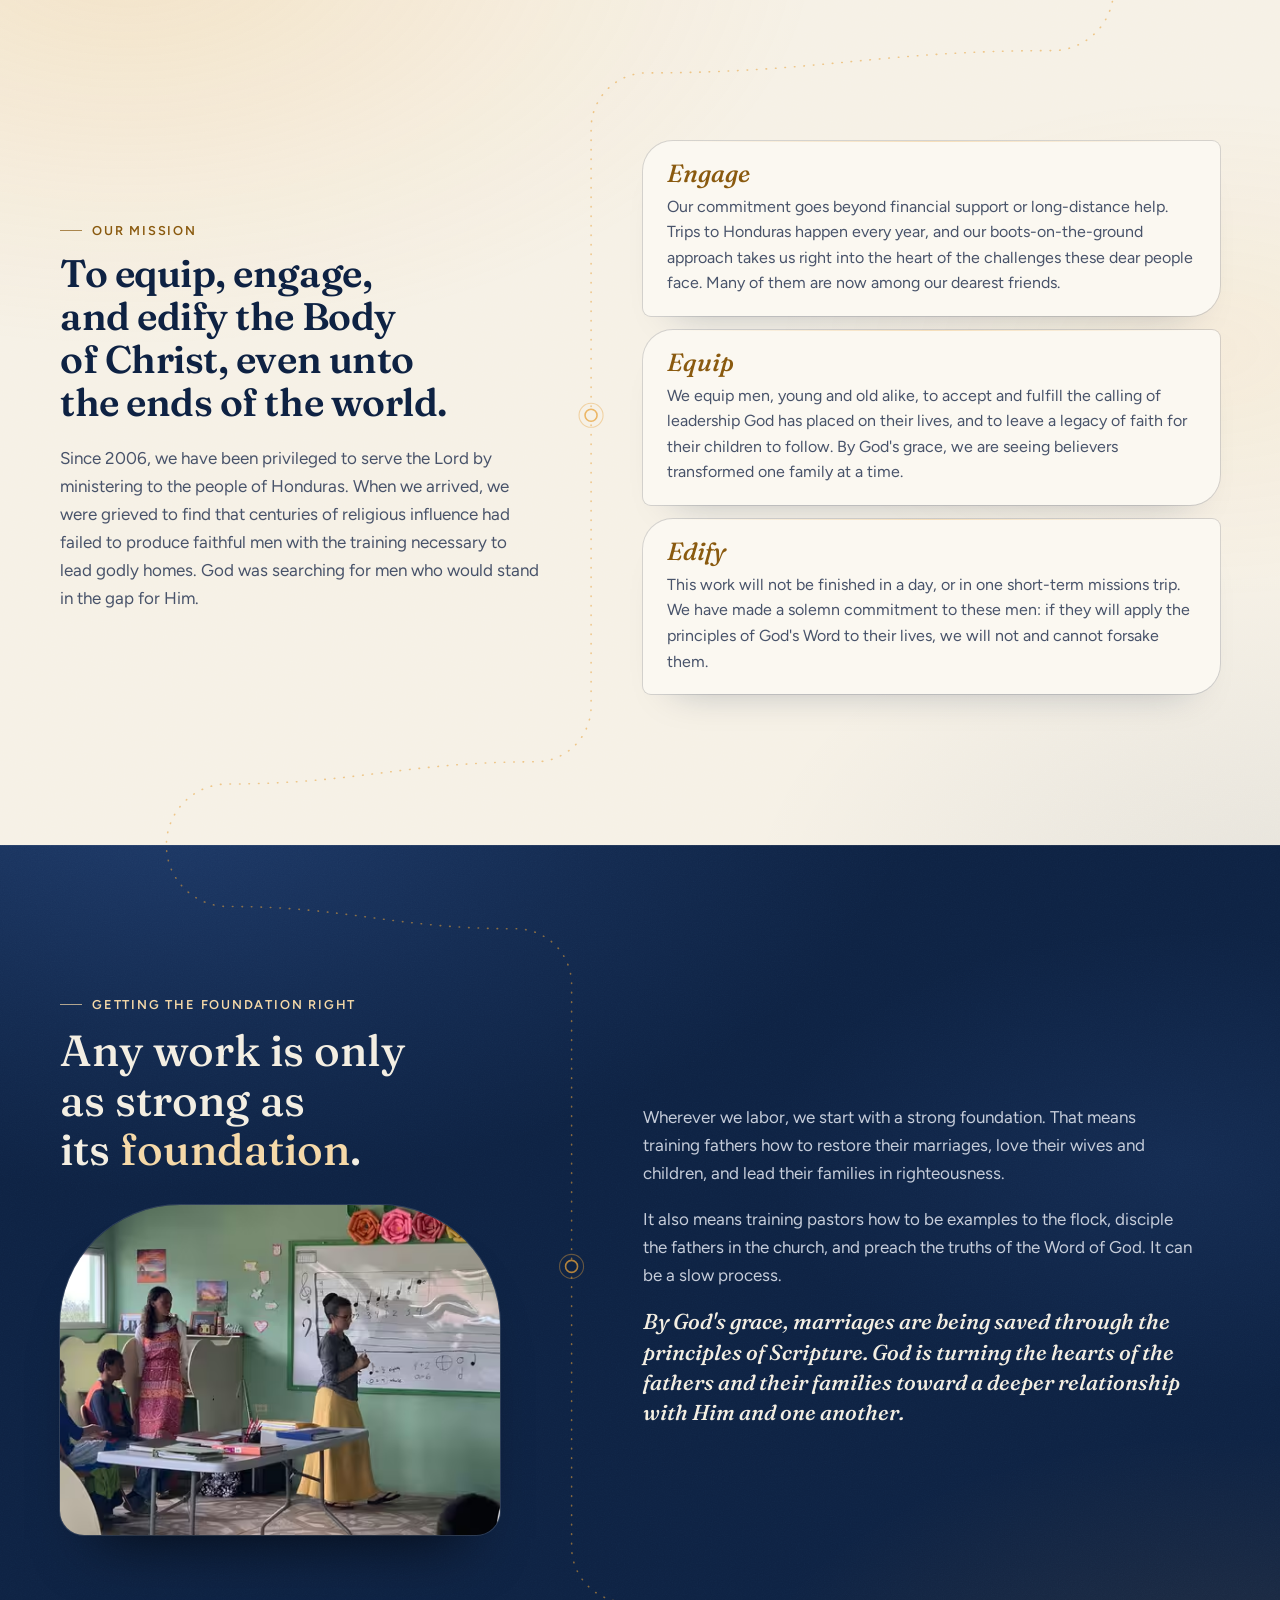
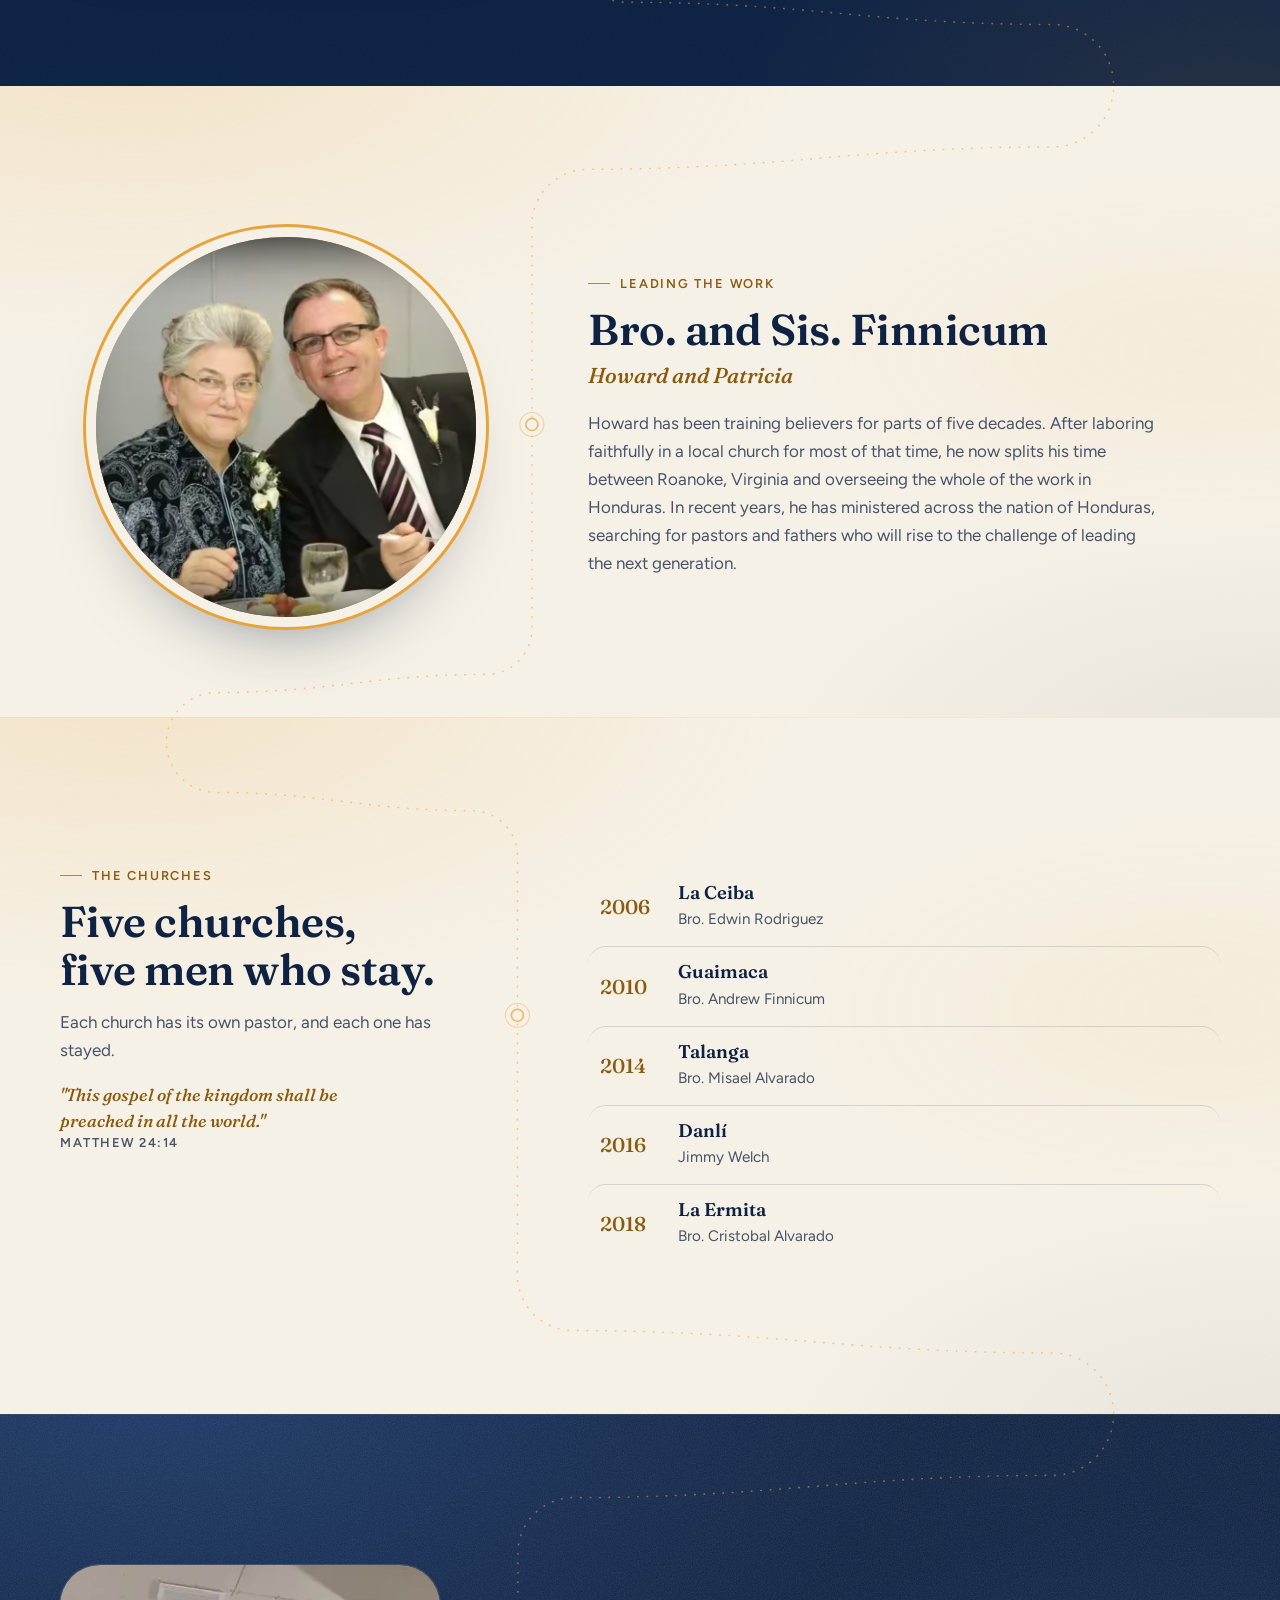
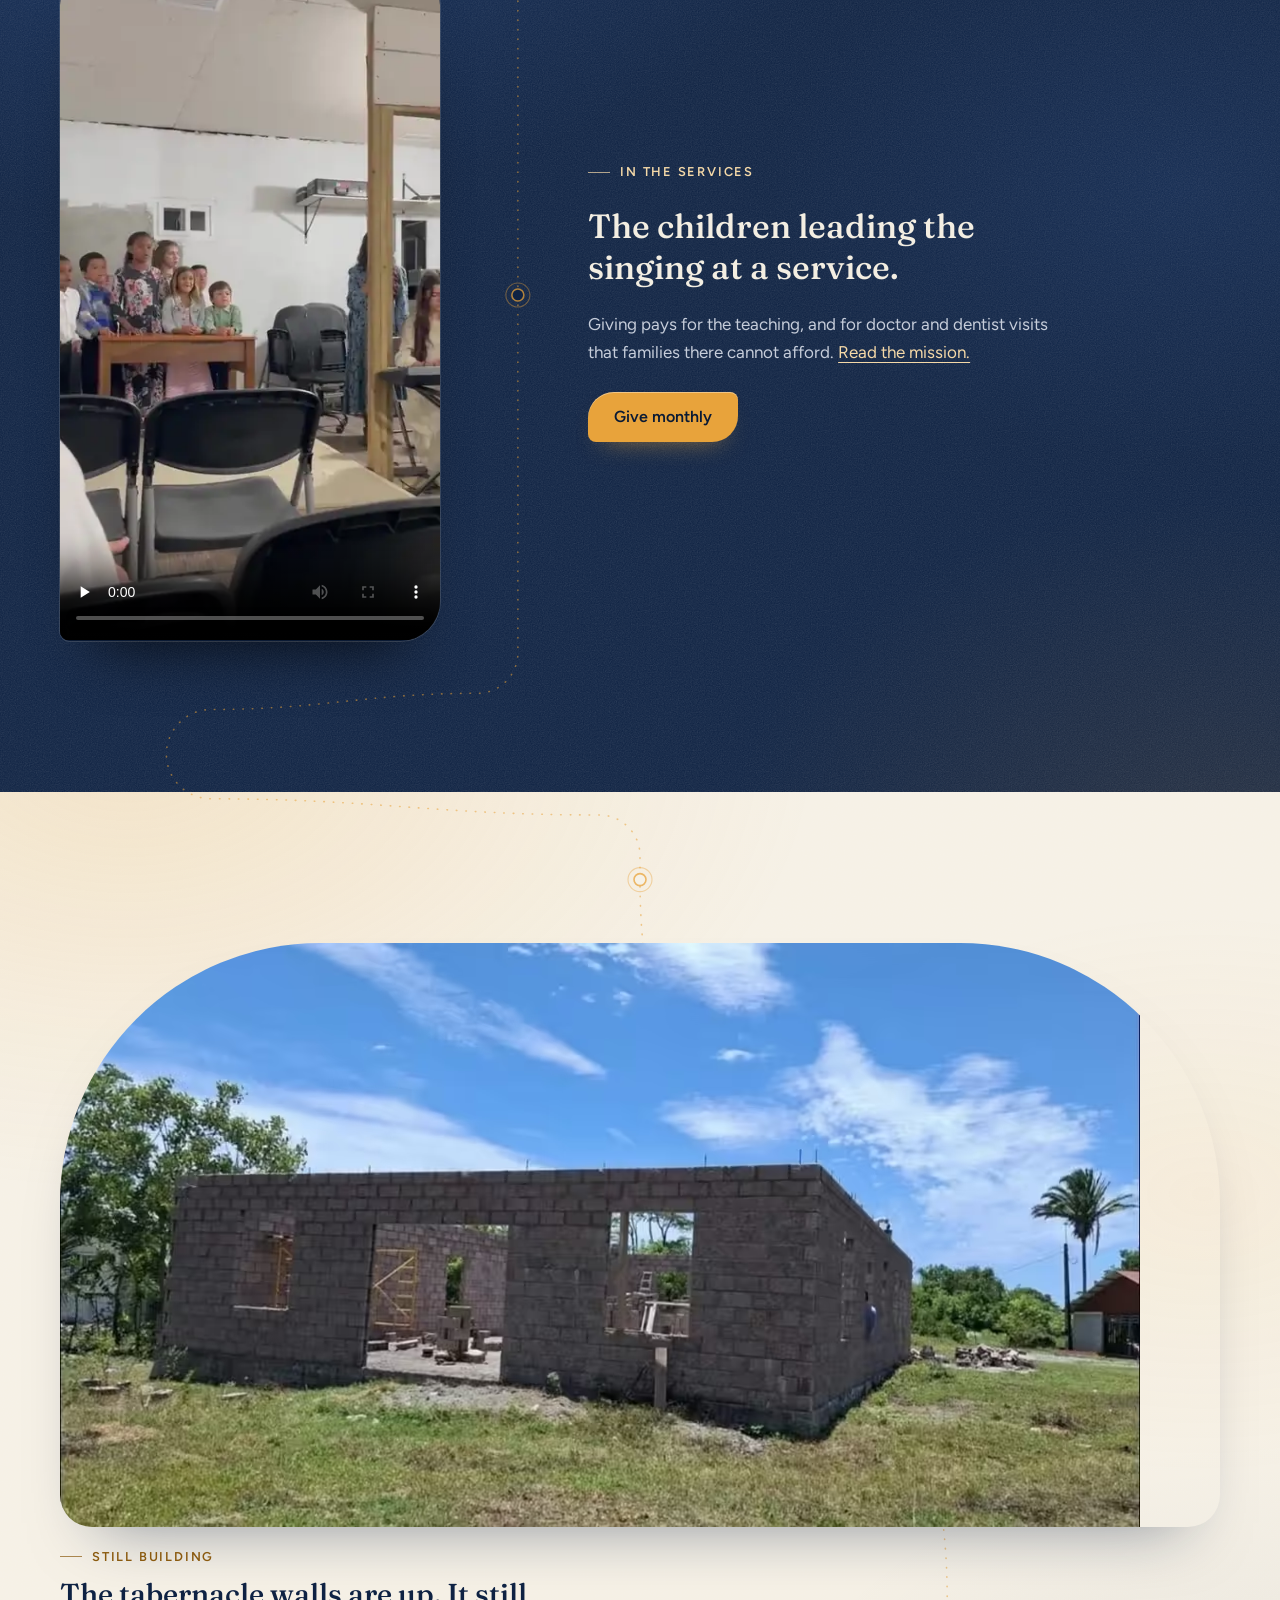
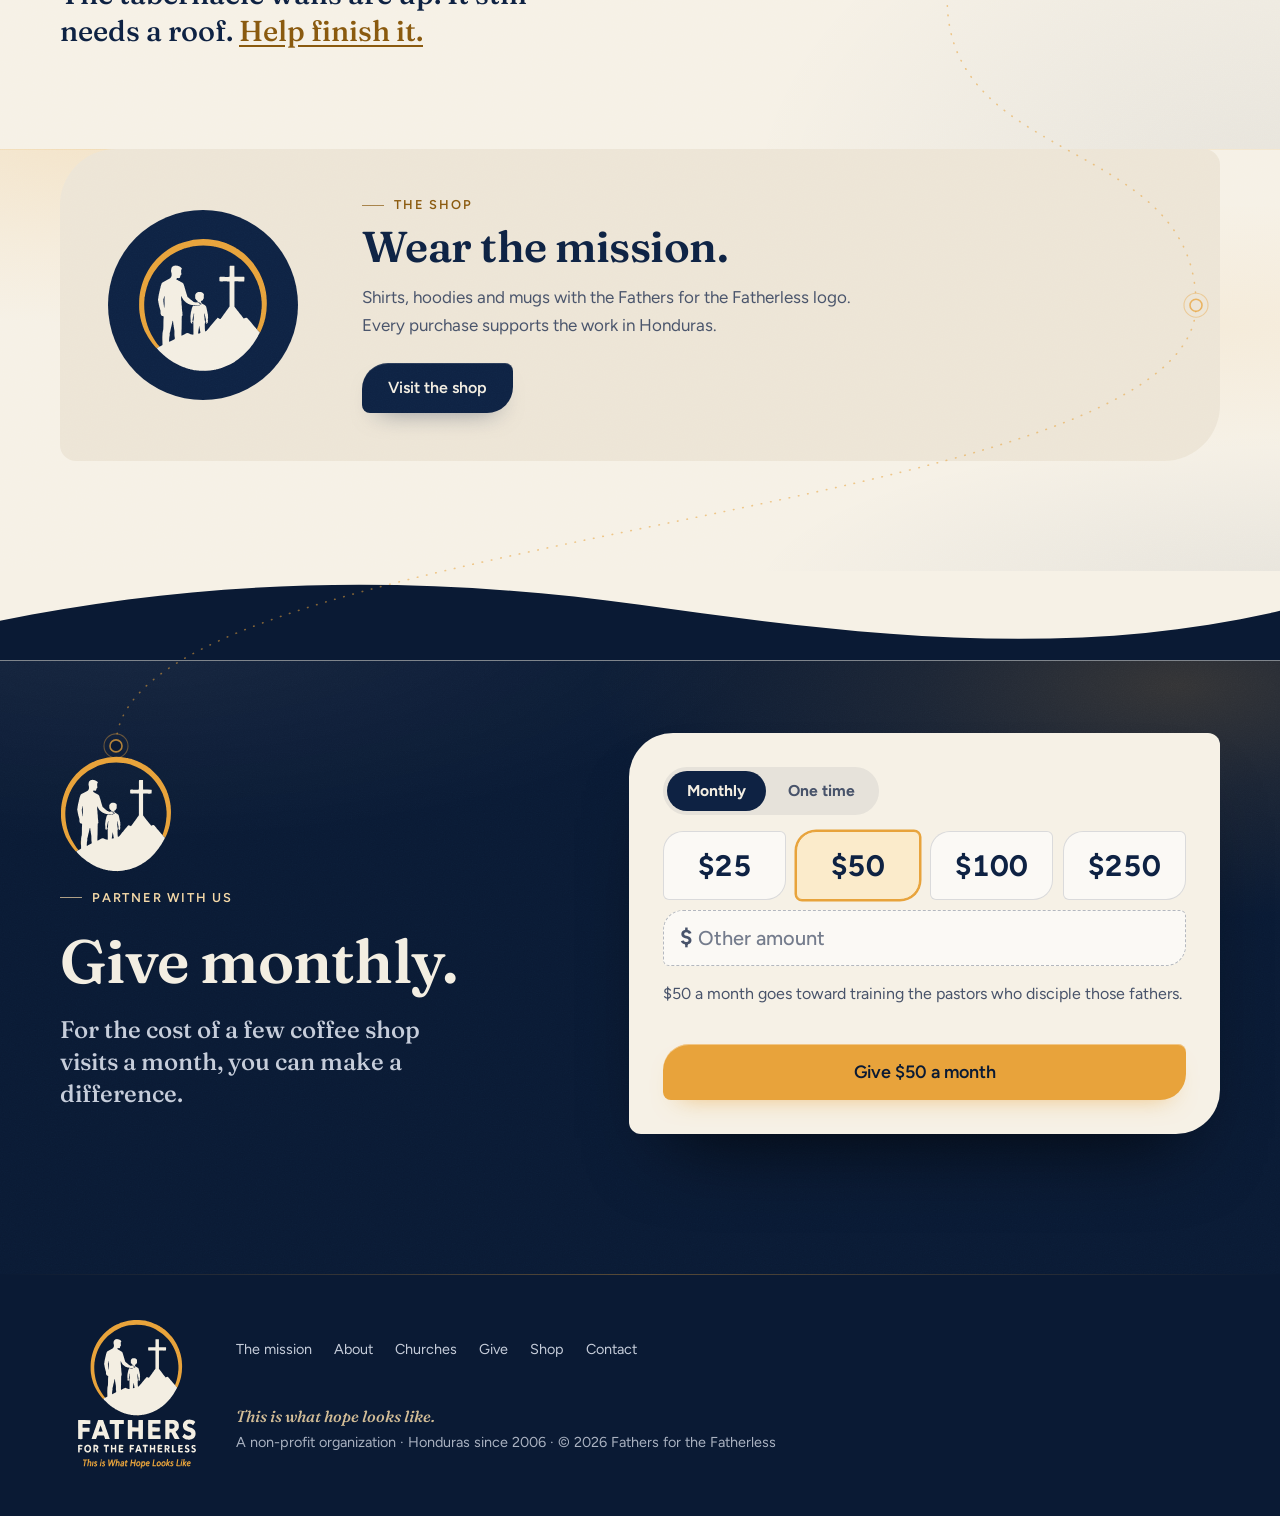
==== commit c73e456b: "launch: gold line flows (rounded turns), glow, dotted path ahead, richer dots" ====
--- a/index.html
+++ b/index.html
@@ -365,6 +365,19 @@
 .t1 footer .fine em{font:italic 500 1rem/1.4 'Fraunces',Georgia,serif;color:var(--goldS);display:block;margin-bottom:4px}
 @media (min-width:481px){.t1 .fgive{display:none}}
 @media (prefers-reduced-motion:reduce){.t1 .top.stuck{animation:none}}
+/* ---------- v6: the gold line flows (Joe 9 Oct: "make the gold swoop less sharp and add more detail to it. should flow naturally") ---------- */
+@media (min-width:861px){
+  .t1 .run>section:is(.kids,.mission,.found,.ch,.song){padding-top:calc(clamp(64px,9vw,120px) + 36px);padding-bottom:calc(clamp(64px,9vw,120px) + 36px)}
+  .t1 .run>section.lead{padding-top:calc(clamp(64px,9vw,120px) + 36px);padding-bottom:calc(clamp(32px,5vw,64px) + 36px)}
+  .t1 .run>section.tab{padding-top:calc(clamp(64px,9vw,120px) + 36px)}
+}
+.t1 .thread .base{stroke:rgba(232,163,59,.55);stroke-width:1.6;stroke-dasharray:.5 9;stroke-linecap:round}
+.t1 .thread .fill{stroke:url(#fftf-tg);stroke-width:2.6;stroke-linecap:round;stroke-linejoin:round}
+.t1 .thread .glow{fill:none;stroke:#E8A33B;stroke-width:9;stroke-linecap:round;opacity:.2;filter:url(#fftf-tb)}
+.t1 .thread .nd{stroke:rgba(232,163,59,.75);stroke-width:1.6}
+.t1 .thread .ring{fill:none;stroke:rgba(232,163,59,.4);stroke-width:1.1;transform-box:fill-box;transform-origin:center;transition:transform .8s var(--ease),stroke .5s}
+.t1 .thread .ring.on{transform:scale(1.3);stroke:rgba(232,163,59,.75)}
+.t1 .thread .halo{fill:rgba(232,163,59,.16)}
 /* ---------- reduced motion: everything rests ---------- */
 @media (prefers-reduced-motion:reduce){
   *,*::before,*::after{animation:none!important;transition:none!important}
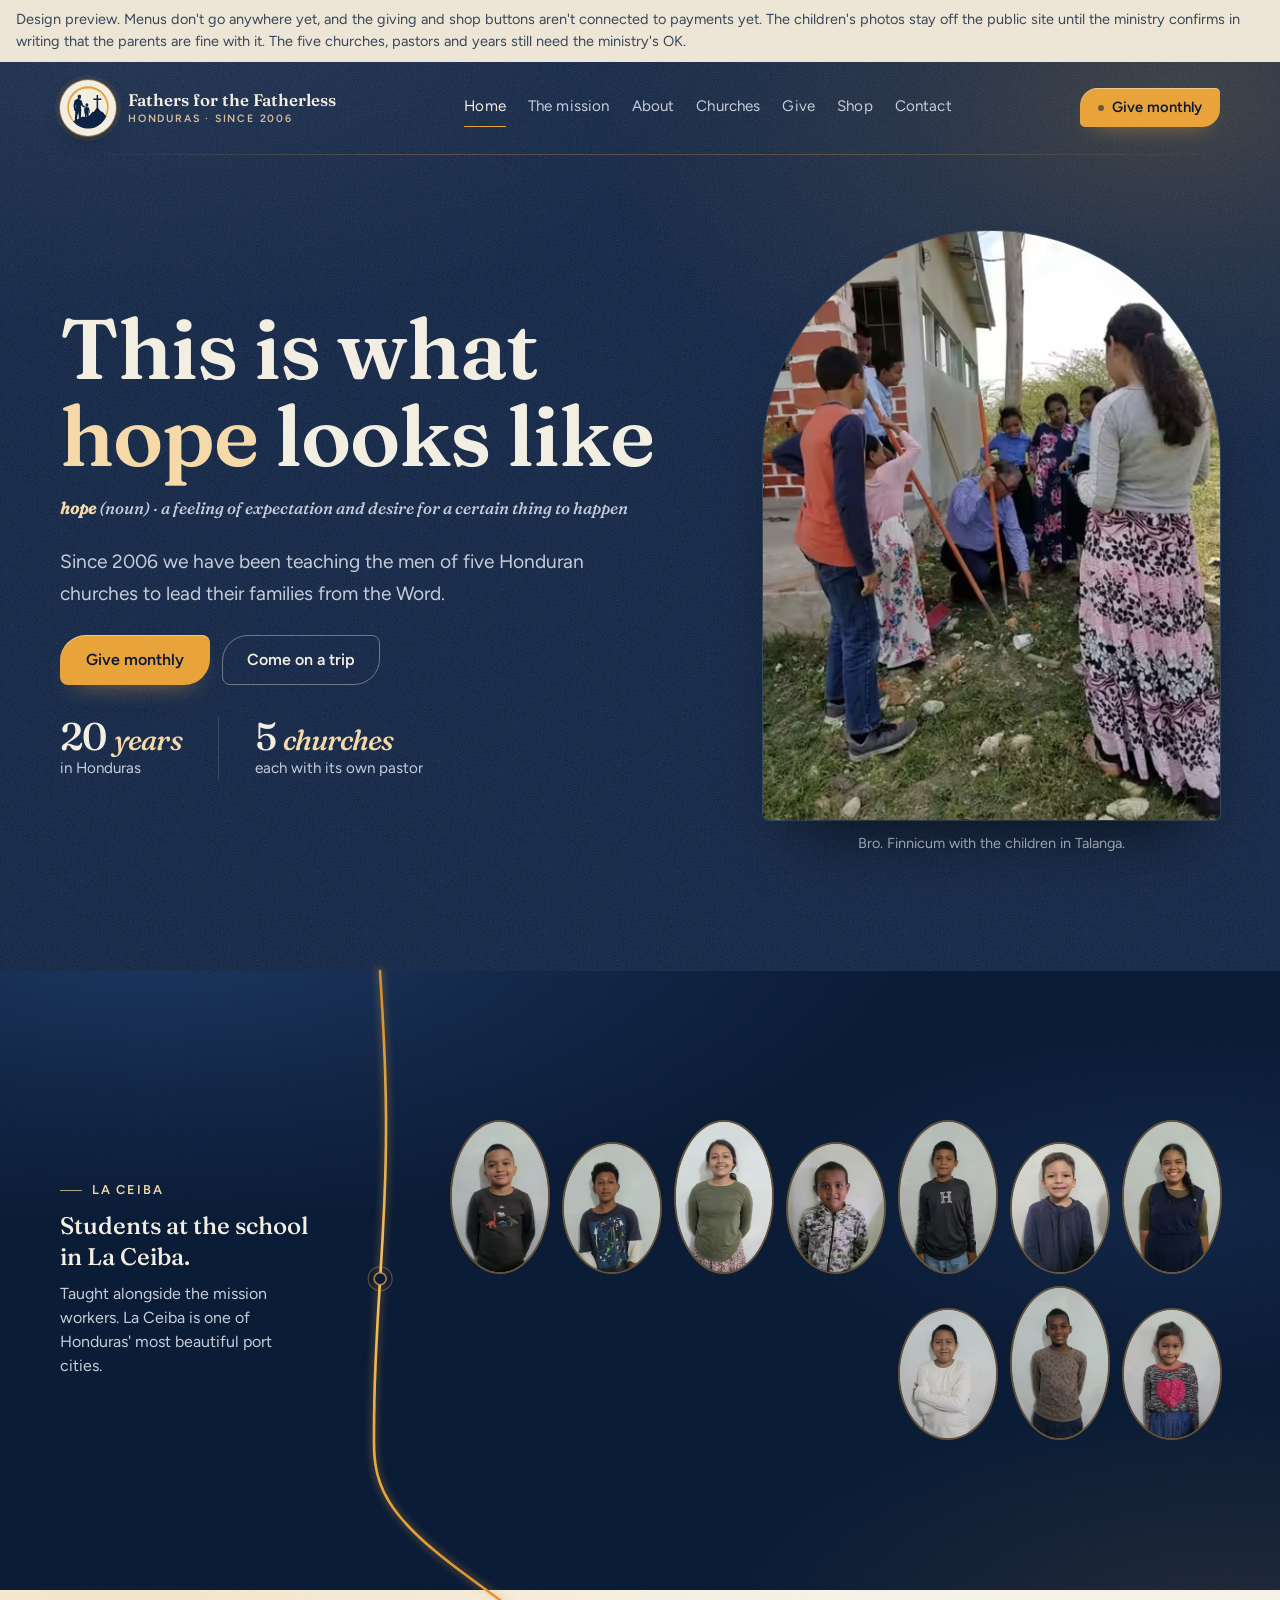
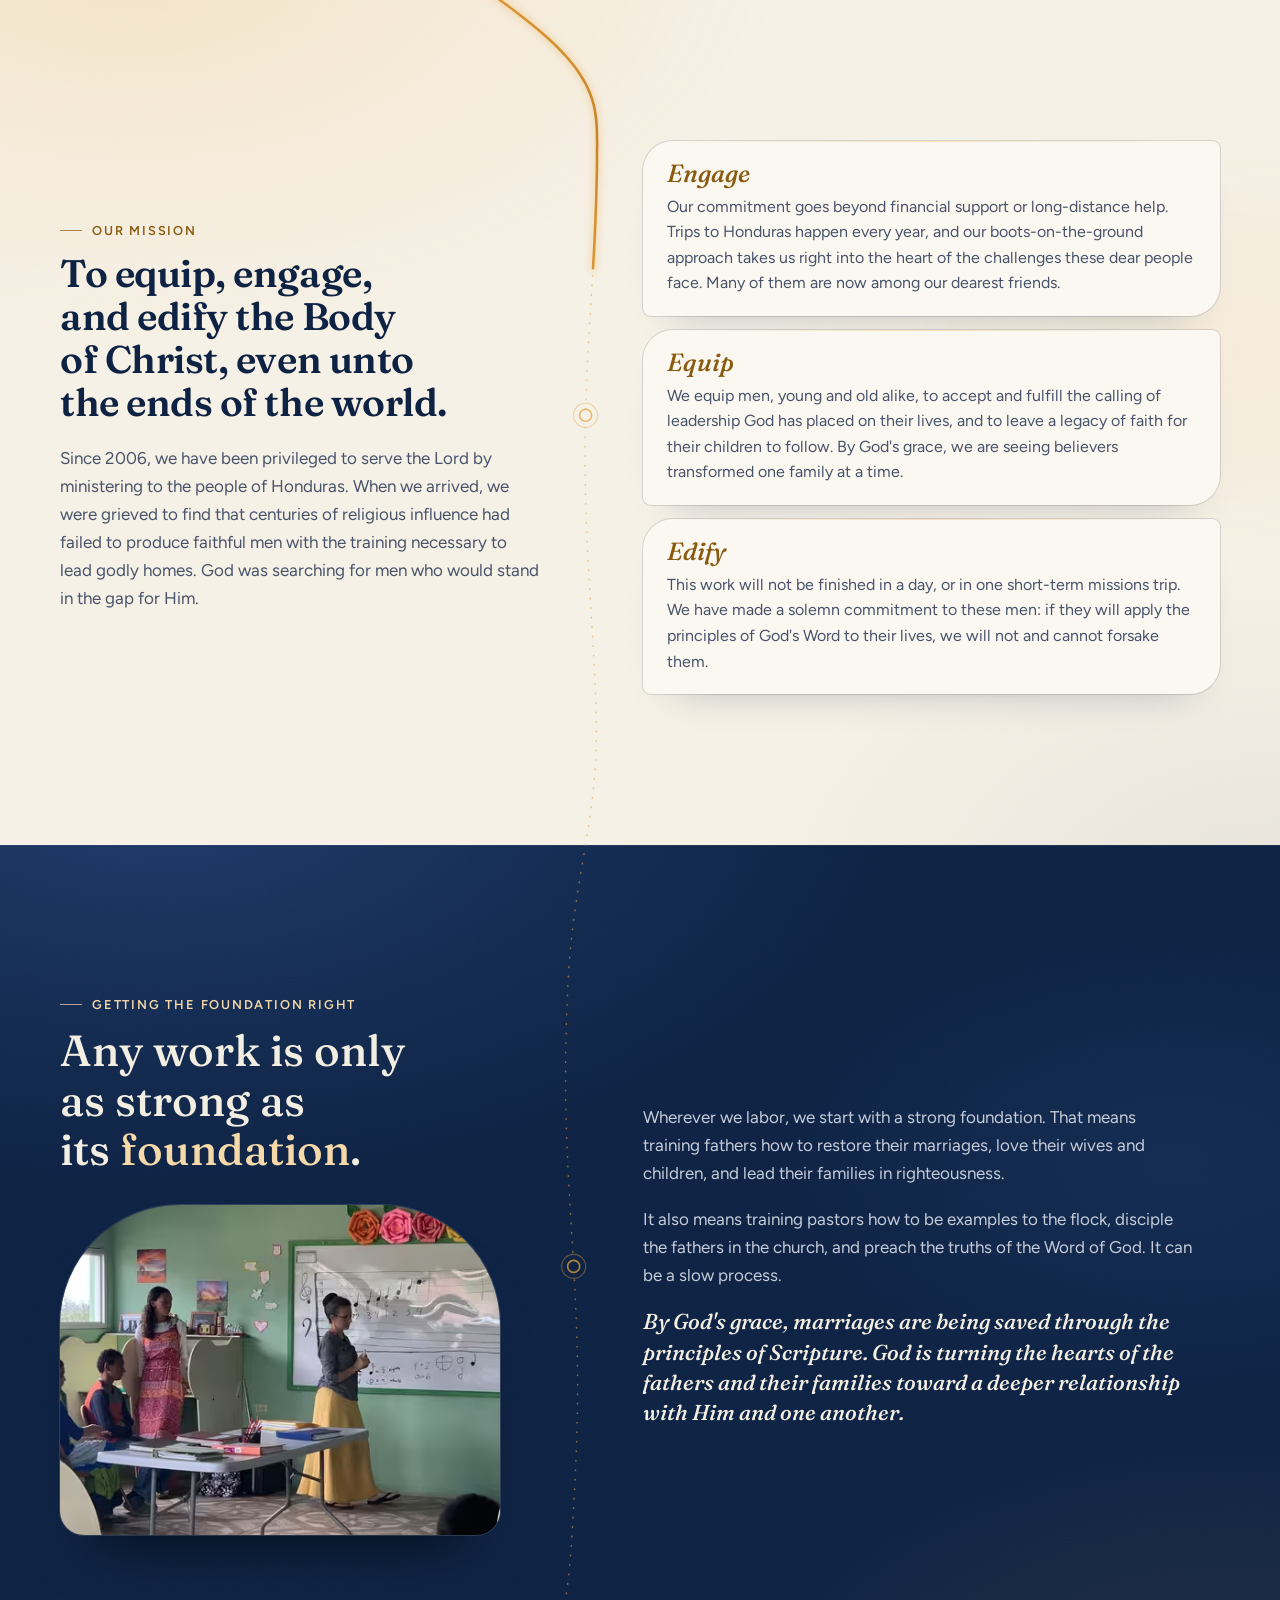
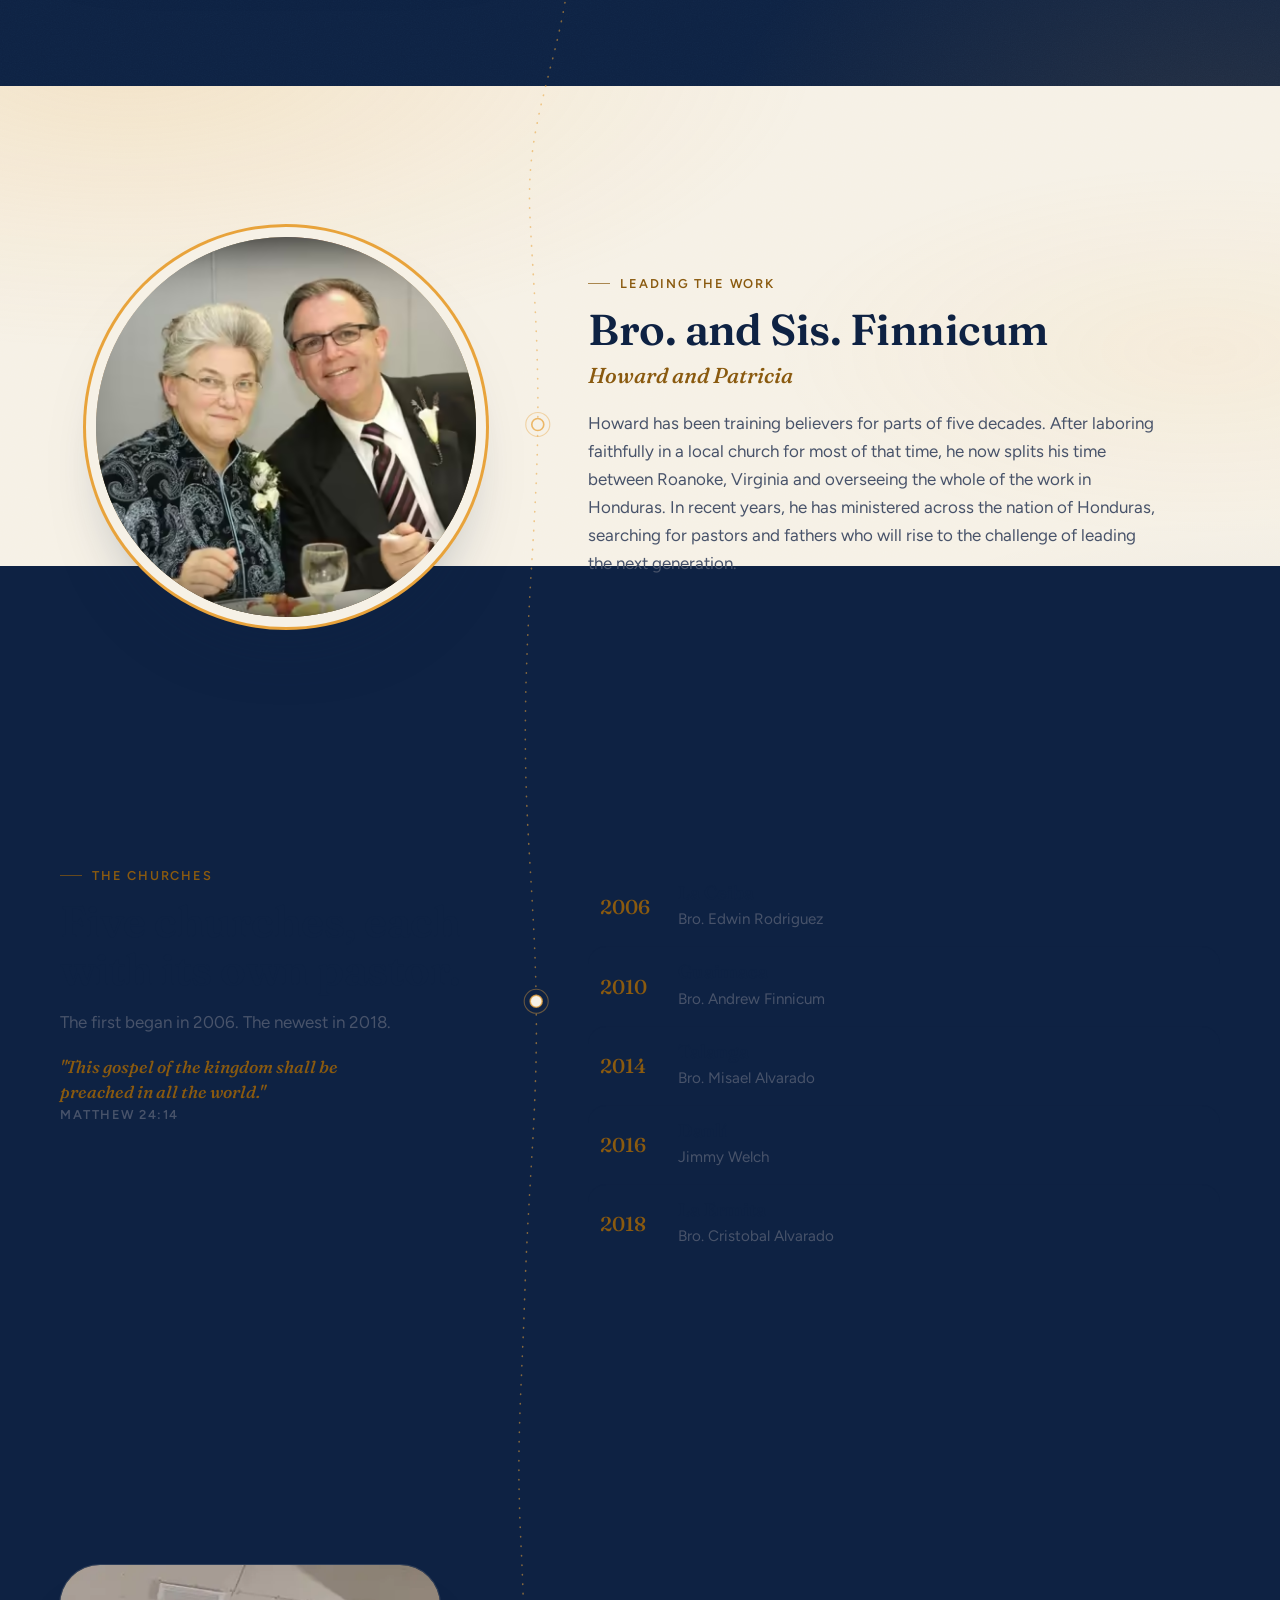
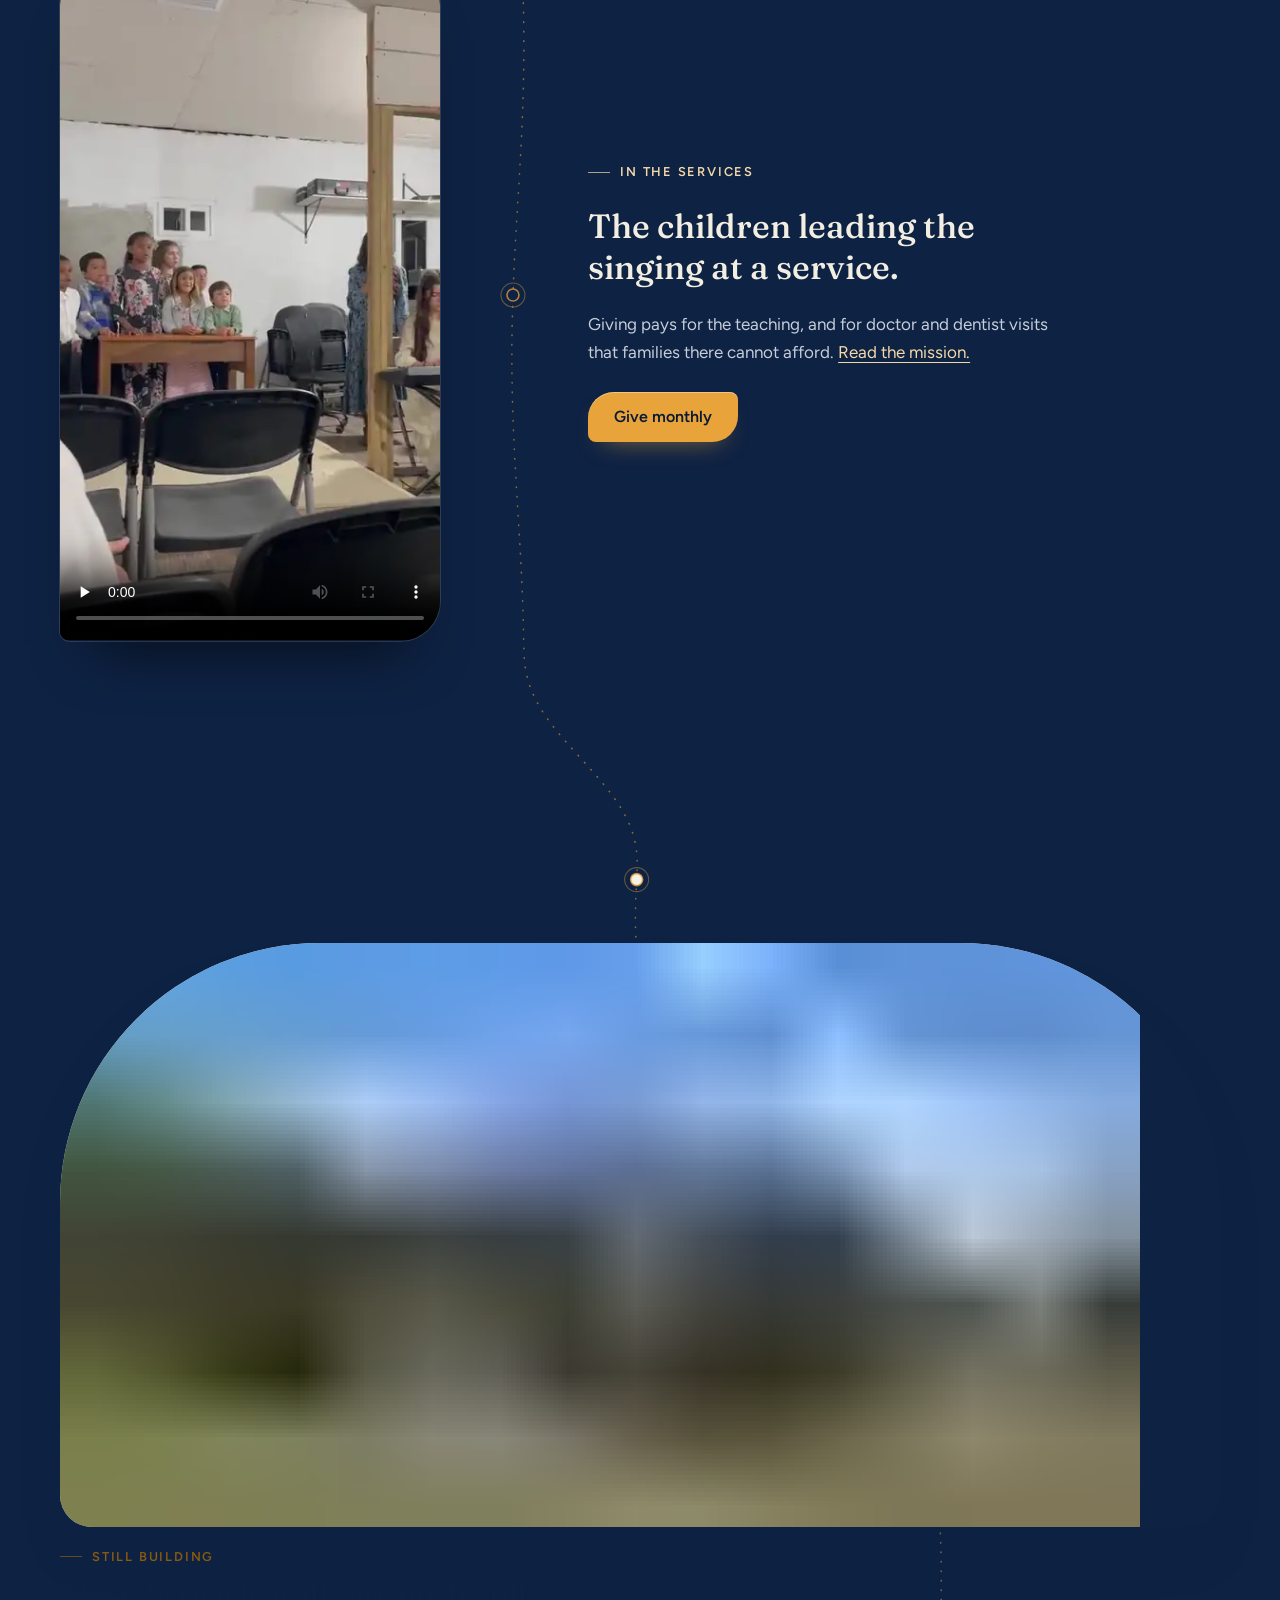
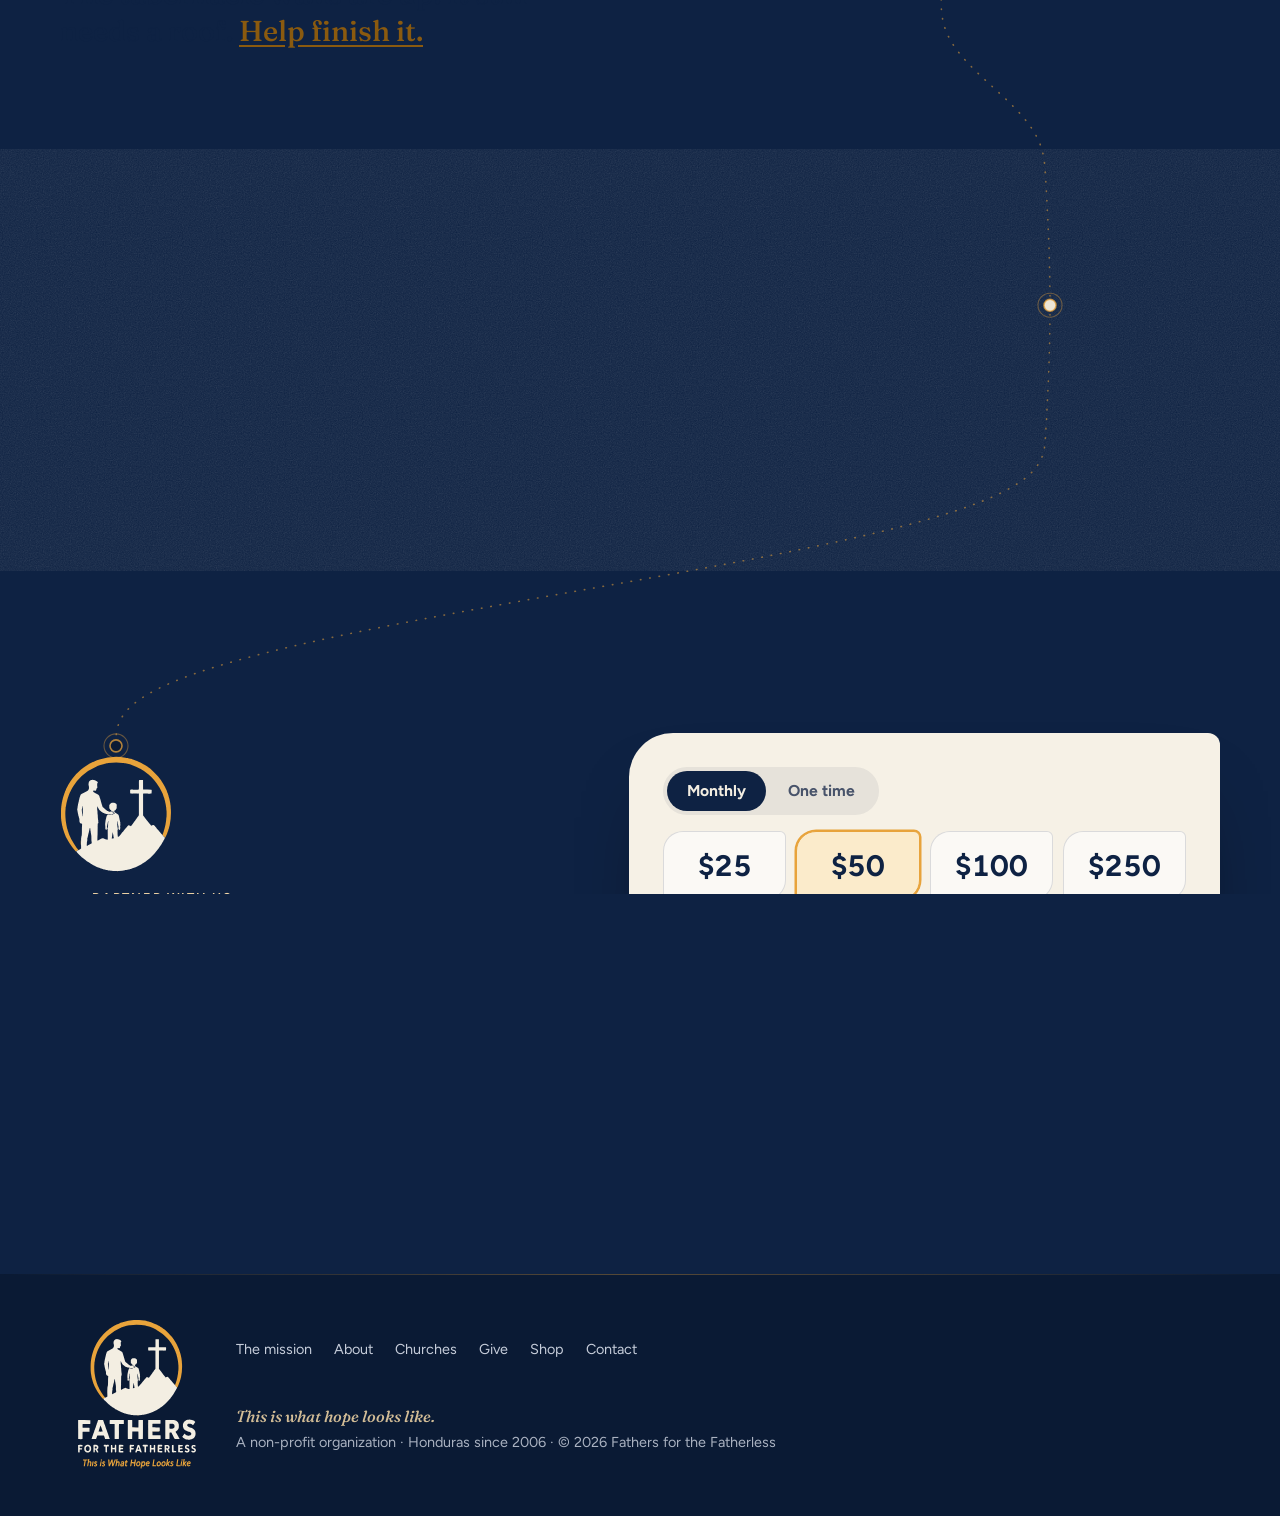
==== commit 105a6612: "launch: churches heading reworded Co-Authored-By: Claude Sonnet 5.5 <noreply@anthropic.com> Claude-S" ====
--- a/index.html
+++ b/index.html
@@ -449,8 +449,8 @@
   </div></section>
   <section class="ch lit light" id="churches"><div class="wrap ch-in">
     <div>
-      <p class="kick">The churches</p><h2>Five churches, five men who stay.</h2>
-      <p class="sub">Each church has its own pastor, and each one has stayed.</p>
+      <p class="kick">The churches</p><h2>Five churches, each with its own pastor.</h2>
+      <p class="sub">The first began in 2006. The newest in 2018.</p>
       <p class="verse">"This gospel of the kingdom shall be preached in all the world."<span>Matthew 24:14</span></p>
     </div>
     <ol class="cl" data-sync="m1">
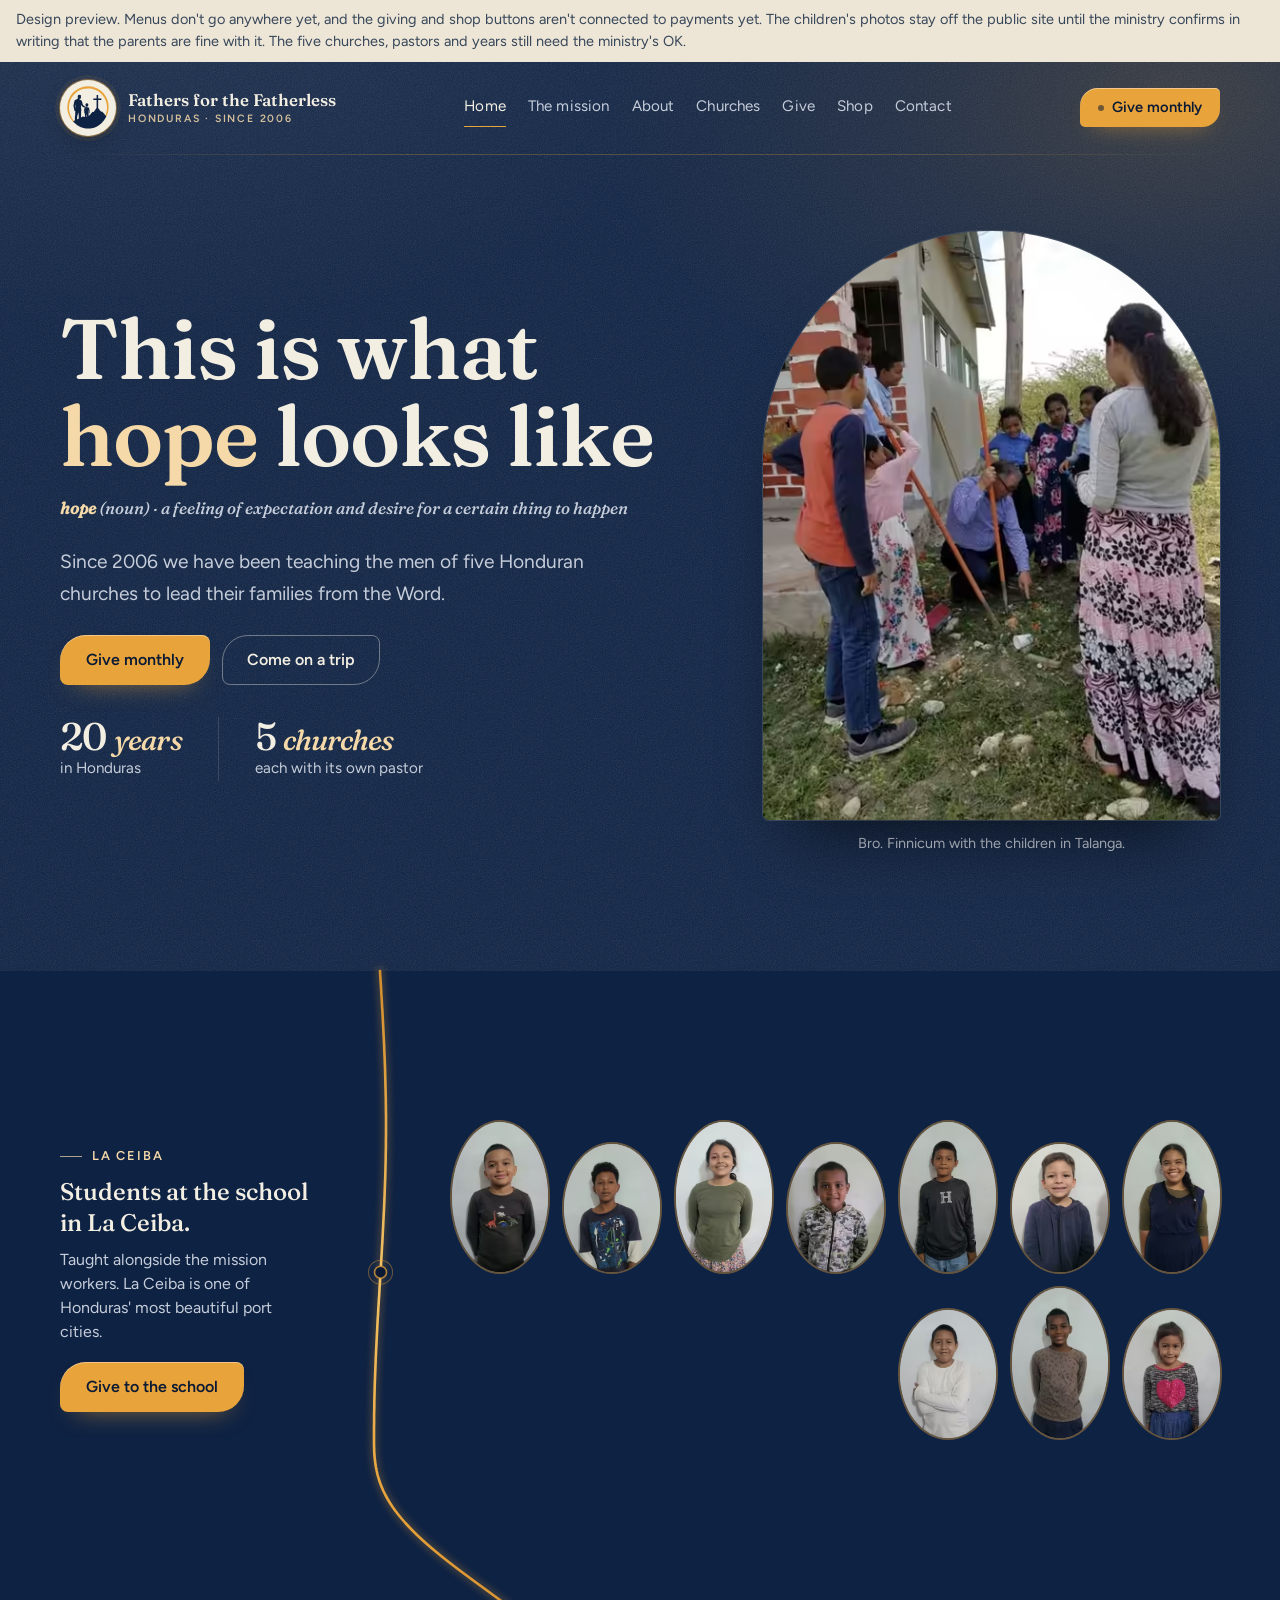
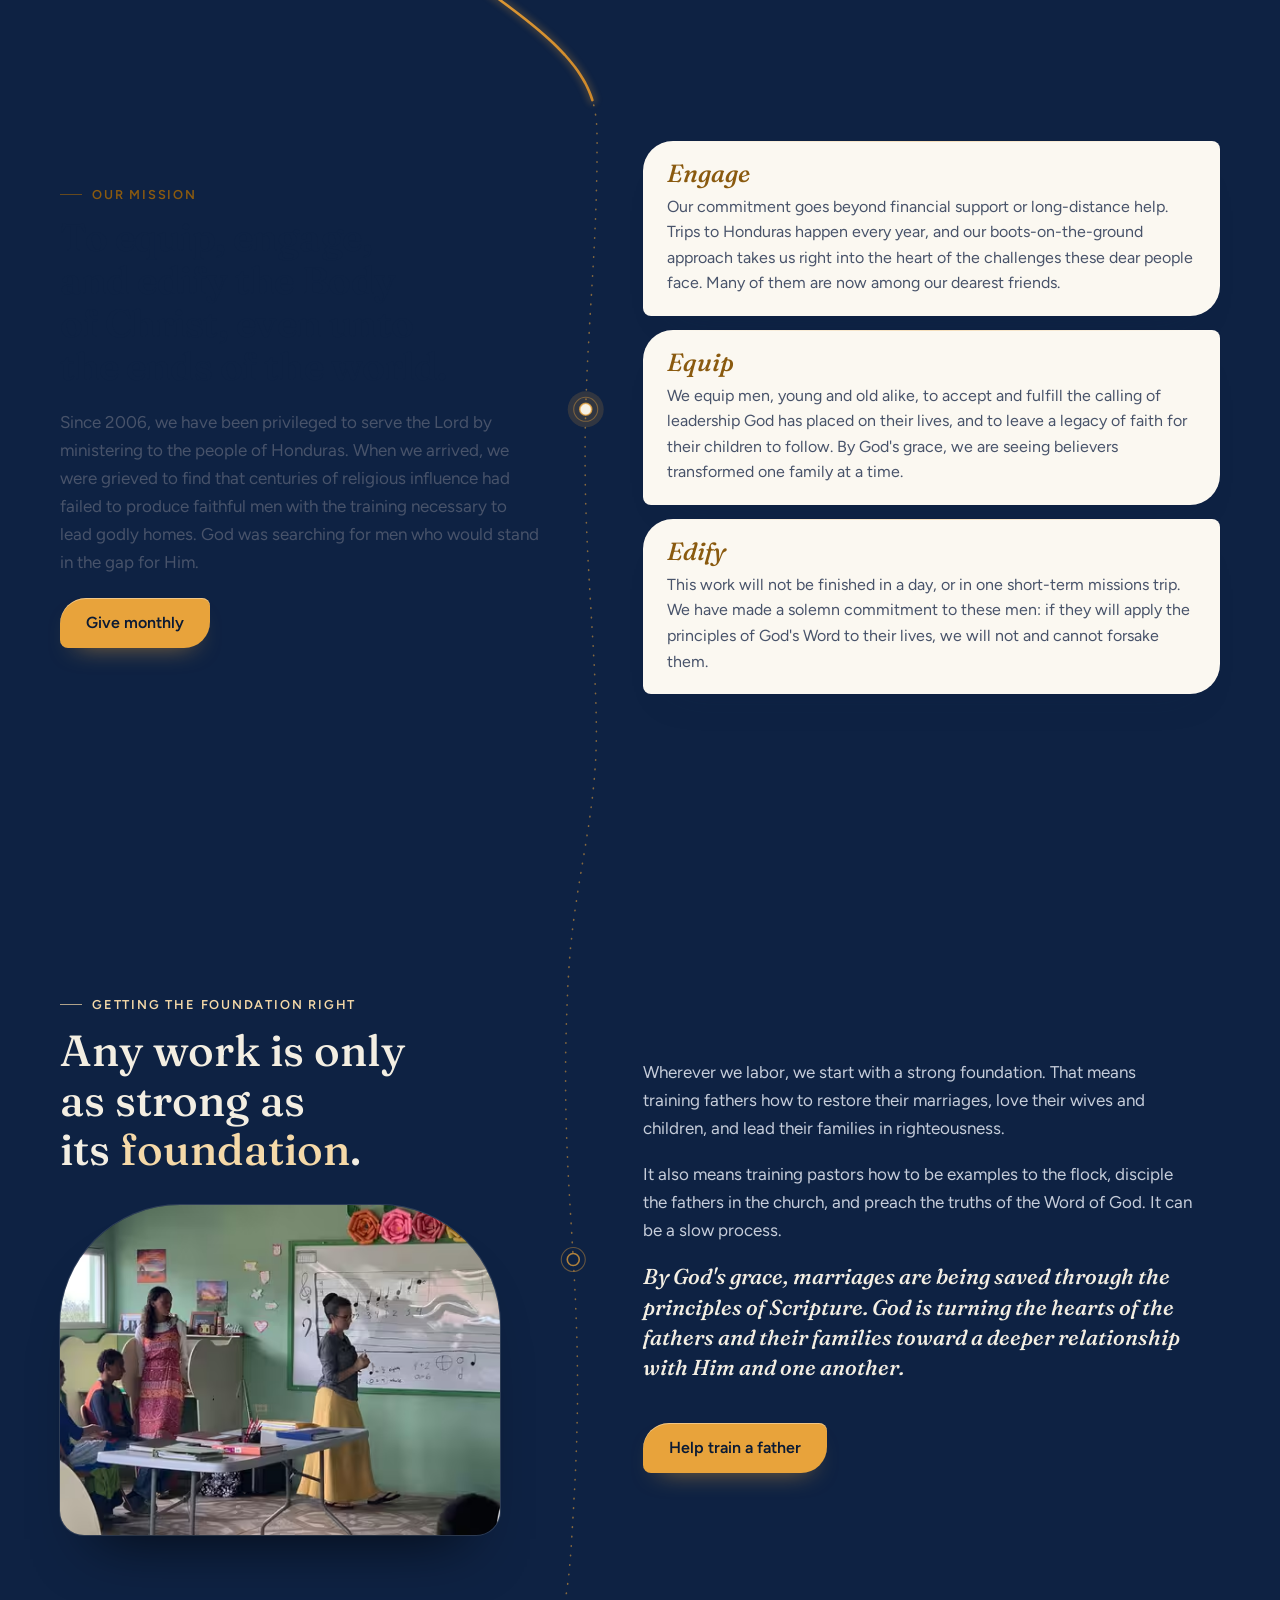
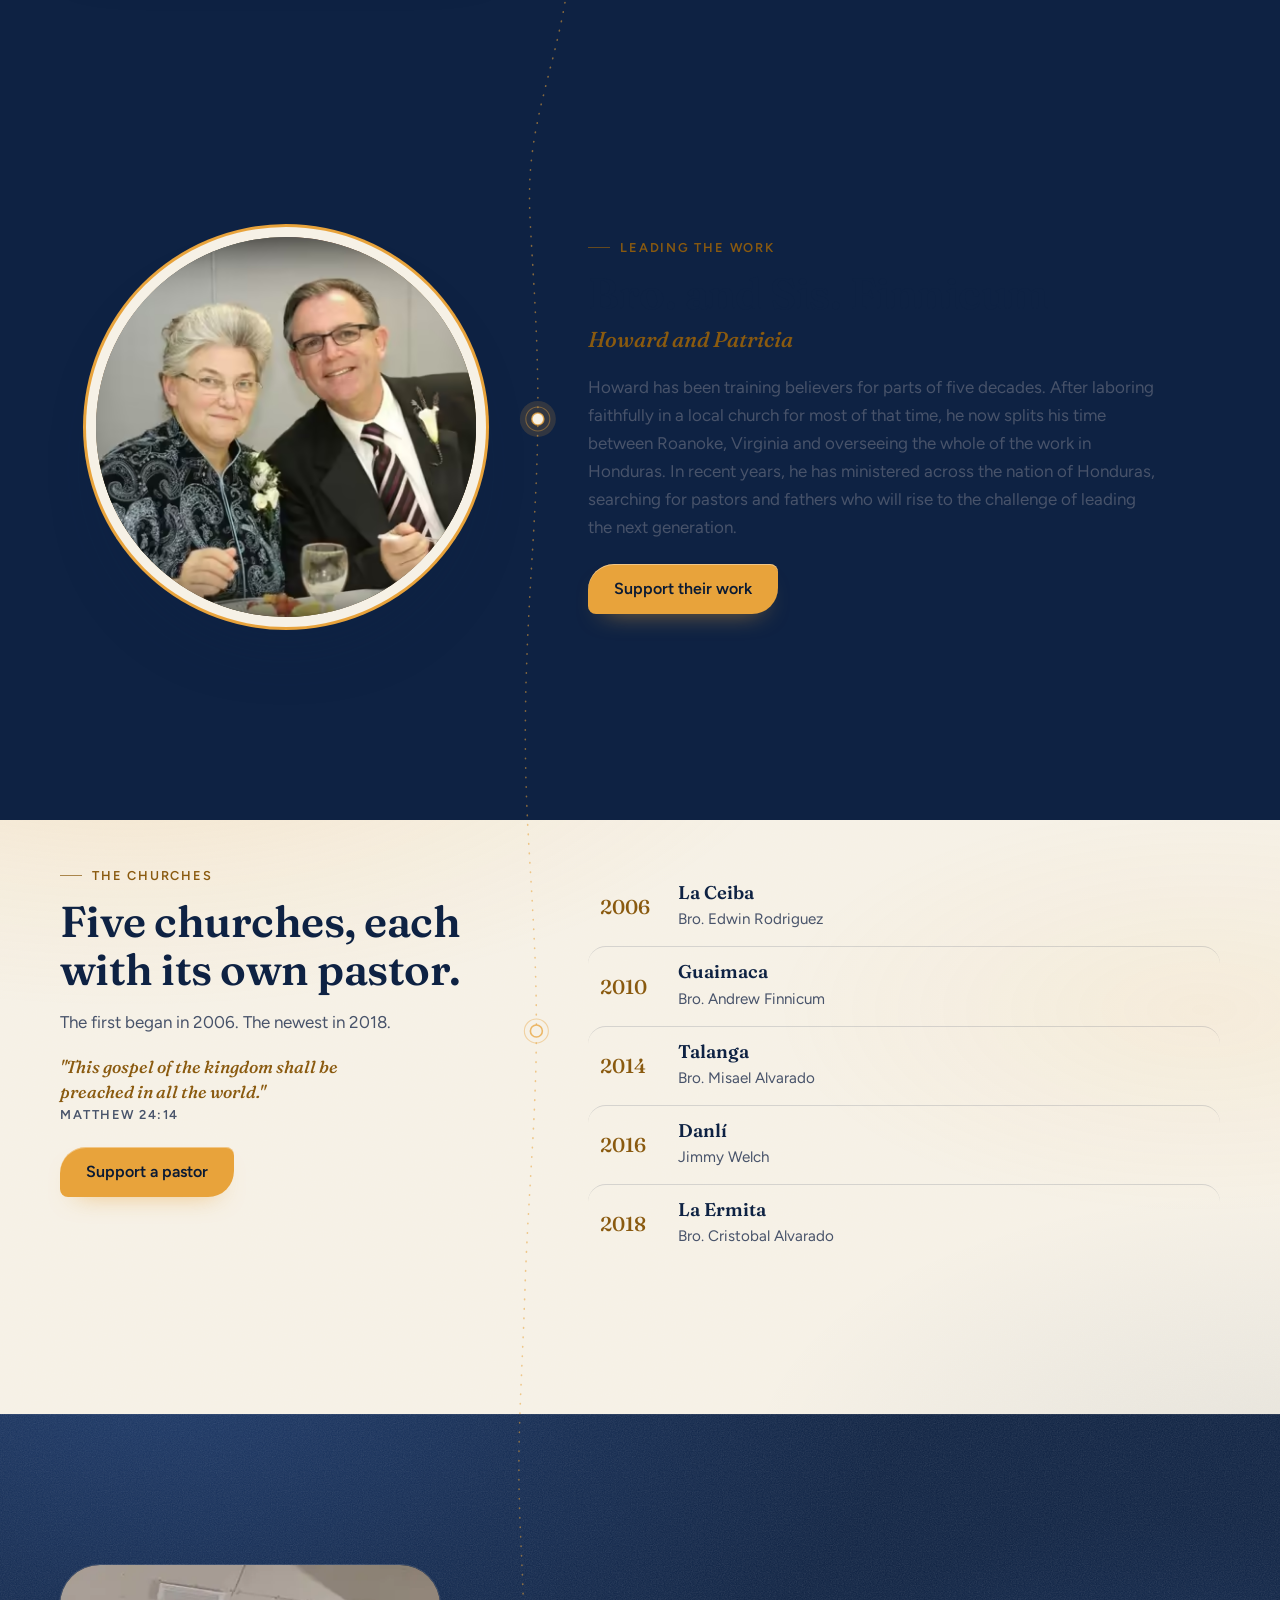
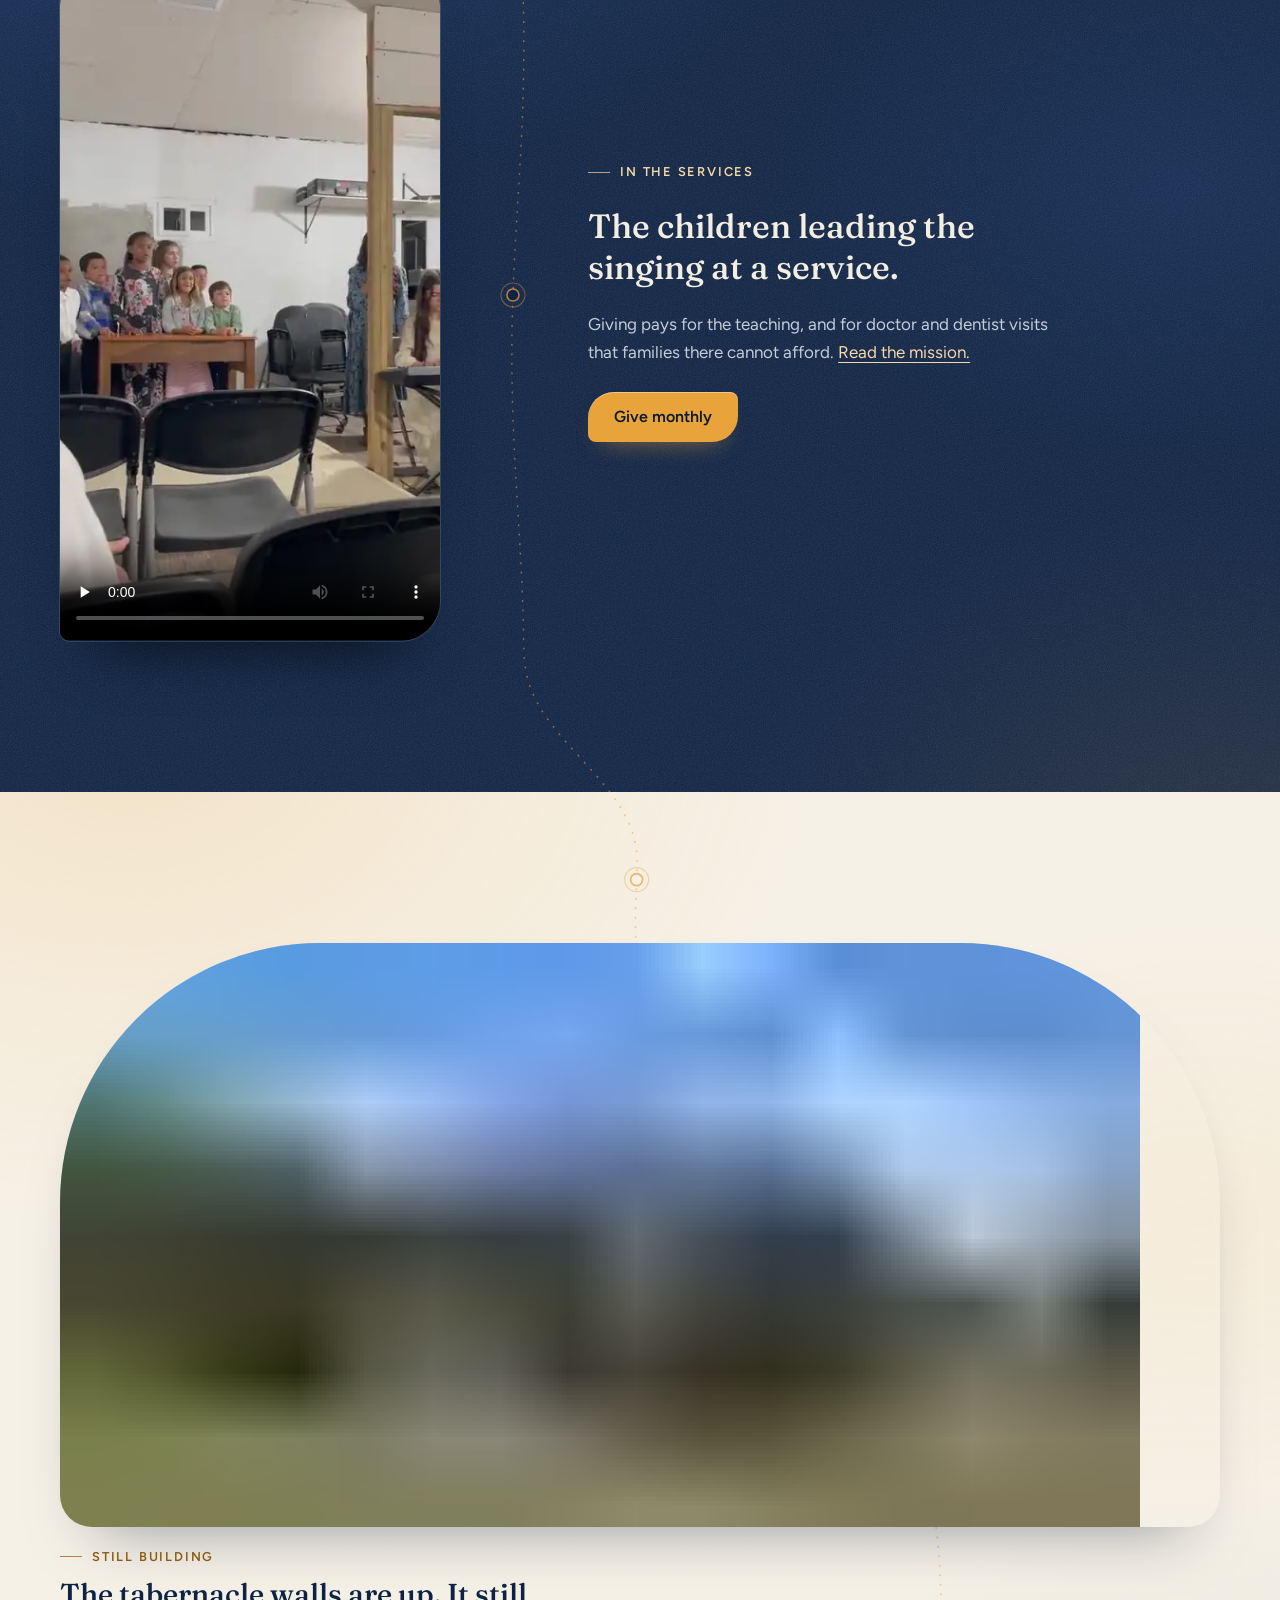
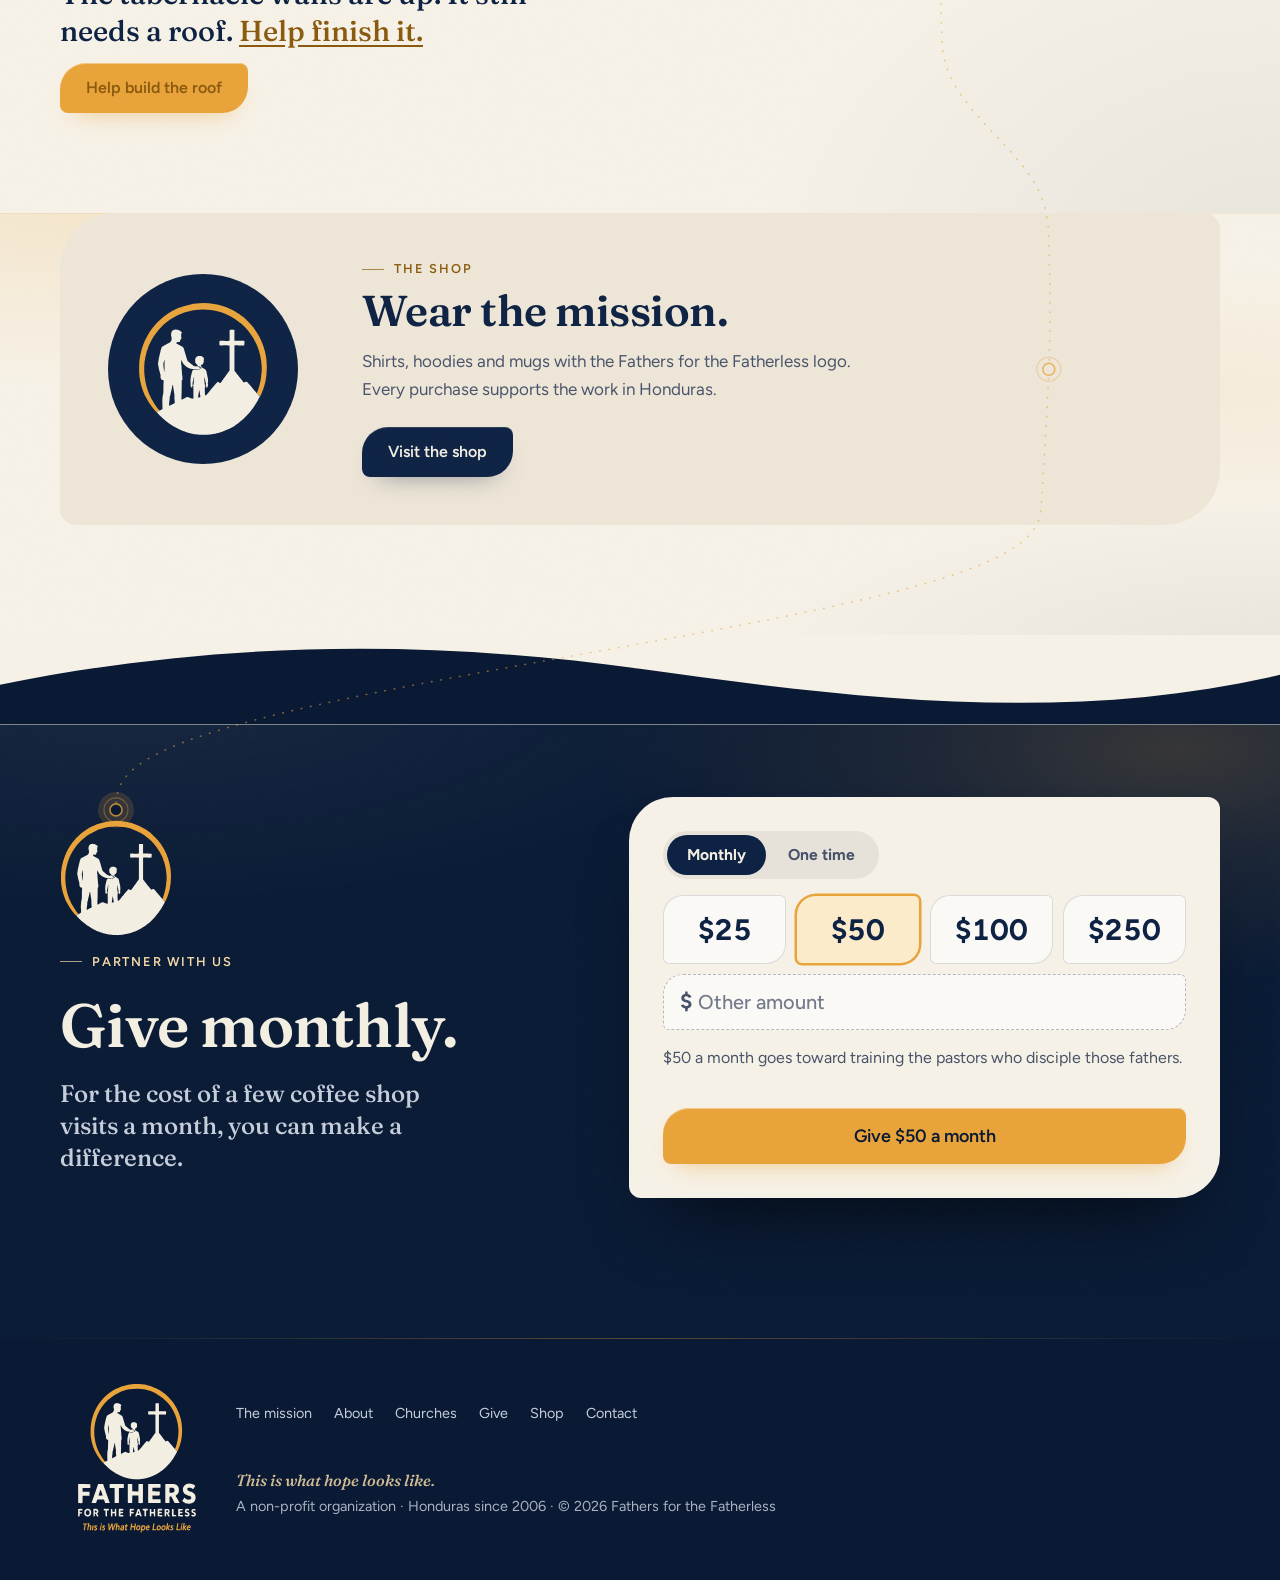
==== commit 1ef4e496: "launch: donation button in every section, floating Give on desktop Co-Authored-By: Claude Sonnet 5.5" ====
--- a/index.html
+++ b/index.html
@@ -363,7 +363,7 @@
 .t1 .three li{position:relative;overflow:hidden}
 .t1 .three li::after{content:"";position:absolute;left:24px;right:24px;top:0;height:1px;background:linear-gradient(90deg,transparent,rgba(232,163,59,.5),transparent);opacity:.6}
 .t1 footer .fine em{font:italic 500 1rem/1.4 'Fraunces',Georgia,serif;color:var(--goldS);display:block;margin-bottom:4px}
-@media (min-width:481px){.t1 .fgive{display:none}}
+/* floating Give now shows on desktop too */
 @media (prefers-reduced-motion:reduce){.t1 .top.stuck{animation:none}}
 /* ---------- v6: the gold line flows (Joe 9 Oct: "make the gold swoop less sharp and add more detail to it. should flow naturally") ---------- */
 @media (min-width:861px){
@@ -378,6 +378,11 @@
 .t1 .thread .ring{fill:none;stroke:rgba(232,163,59,.4);stroke-width:1.1;transform-box:fill-box;transform-origin:center;transition:transform .8s var(--ease),stroke .5s}
 .t1 .thread .ring.on{transform:scale(1.3);stroke:rgba(232,163,59,.75)}
 .t1 .thread .halo{fill:rgba(232,163,59,.16)}
+/* ---------- v10: more give buttons (Joe 9 Oct: "need more donation cta buttons") ---------- */
+.t1 .cta{margin-top:22px}
+.t1 .kids-in p .cta{margin-top:18px}
+.t1 .tab .row .cta{margin-top:14px}
+.t1 .fgive{box-shadow:inset 0 1px 0 rgba(255,255,255,.4),0 16px 34px -14px rgba(0,0,0,.55)}
 /* ---------- reduced motion: everything rests ---------- */
 @media (prefers-reduced-motion:reduce){
   *,*::before,*::after{animation:none!important;transition:none!important}
@@ -416,7 +421,7 @@
   <div class="run" id="run1">
   <svg class="thread" aria-hidden="true"><path class="base" d=""/><path class="fill" d=""/><g class="nodes"></g></svg>
   <section class="kids lit dark"><div class="wrap kids-in">
-    <p><span class="kick">La Ceiba</span>Students at the school in La Ceiba.<small>Taught alongside the mission workers. La Ceiba is one of Honduras' most beautiful port cities.</small></p>
+    <p><span class="kick">La Ceiba</span>Students at the school in La Ceiba.<small>Taught alongside the mission workers. La Ceiba is one of Honduras' most beautiful port cities.</small><span class="acts cta"><a class="btn" href="#give1">Give to the school</a></span></p>
     <div class="ovals"><span class="ov" style="--d:0.7s"><picture><source type="image/avif" srcset="/images/f/school-01-240.avif"><img src="/images/f/school-01-240.webp" alt="A student at the school in La Ceiba" width="240" height="375" loading="lazy" decoding="async" style="background:#d8d2c4 url([data-uri]) center/cover"></picture></span><span class="ov" style="--d:1.4s"><picture><source type="image/avif" srcset="/images/f/school-02-240.avif"><img src="/images/f/school-02-240.webp" alt="A student at the school in La Ceiba" width="240" height="375" loading="lazy" decoding="async" style="background:#d8d2c4 url([data-uri]) center/cover"></picture></span><span class="ov" style="--d:2.1s"><picture><source type="image/avif" srcset="/images/f/school-03-240.avif"><img src="/images/f/school-03-240.webp" alt="A student at the school in La Ceiba" width="240" height="375" loading="lazy" decoding="async" style="background:#d8d2c4 url([data-uri]) center/cover"></picture></span><span class="ov" style="--d:2.8s"><picture><source type="image/avif" srcset="/images/f/school-04-240.avif"><img src="/images/f/school-04-240.webp" alt="A student at the school in La Ceiba" width="240" height="375" loading="lazy" decoding="async" style="background:#d8d2c4 url([data-uri]) center/cover"></picture></span><span class="ov" style="--d:3.5s"><picture><source type="image/avif" srcset="/images/f/school-05-240.avif"><img src="/images/f/school-05-240.webp" alt="A student at the school in La Ceiba" width="240" height="375" loading="lazy" decoding="async" style="background:#d8d2c4 url([data-uri]) center/cover"></picture></span><span class="ov" style="--d:4.2s"><picture><source type="image/avif" srcset="/images/f/school-06-240.avif"><img src="/images/f/school-06-240.webp" alt="A student at the school in La Ceiba" width="240" height="375" loading="lazy" decoding="async" style="background:#d8d2c4 url([data-uri]) center/cover"></picture></span><span class="ov" style="--d:4.9s"><picture><source type="image/avif" srcset="/images/f/school-07-240.avif"><img src="/images/f/school-07-240.webp" alt="A student at the school in La Ceiba" width="240" height="375" loading="lazy" decoding="async" style="background:#d8d2c4 url([data-uri]) center/cover"></picture></span><span class="ov" style="--d:5.6s"><picture><source type="image/avif" srcset="/images/f/school-08-240.avif"><img src="/images/f/school-08-240.webp" alt="A student at the school in La Ceiba" width="240" height="375" loading="lazy" decoding="async" style="background:#d8d2c4 url([data-uri]) center/cover"></picture></span><span class="ov" style="--d:0.3s"><picture><source type="image/avif" srcset="/images/f/school-09-240.avif"><img src="/images/f/school-09-240.webp" alt="A student at the school in La Ceiba" width="240" height="375" loading="lazy" decoding="async" style="background:#d8d2c4 url([data-uri]) center/cover"></picture></span><span class="ov" style="--d:1.0s"><picture><source type="image/avif" srcset="/images/f/school-10-240.avif"><img src="/images/f/school-10-240.webp" alt="A student at the school in La Ceiba" width="240" height="375" loading="lazy" decoding="async" style="background:#d8d2c4 url([data-uri]) center/cover"></picture></span></div>
   </div></section>
   <section class="mission lit light" id="mission"><div class="wrap mission-in">
@@ -424,6 +429,7 @@
       <p class="kick">Our mission</p>
       <h2>To equip, engage, and edify the Body of Christ, even unto the ends of the world.</h2>
       <p class="why">Since 2006, we have been privileged to serve the Lord by ministering to the people of Honduras. When we arrived, we were grieved to find that centuries of religious influence had failed to produce faithful men with the training necessary to lead godly homes. God was searching for men who would stand in the gap for Him.</p>
+      <span class="acts cta"><a class="btn" href="#give1">Give monthly</a></span>
     </div>
     <ol class="three">
       <li><b>Engage</b><p>Our commitment goes beyond financial support or long-distance help. Trips to Honduras happen every year, and our boots-on-the-ground approach takes us right into the heart of the challenges these dear people face. Many of them are now among our dearest friends.</p></li>
@@ -441,17 +447,20 @@
       <p>Wherever we labor, we start with a strong foundation. That means training fathers how to restore their marriages, love their wives and children, and lead their families in righteousness.</p>
       <p>It also means training pastors how to be examples to the flock, disciple the fathers in the church, and preach the truths of the Word of God. It can be a slow process.</p>
       <p class="joy">By God's grace, marriages are being saved through the principles of Scripture. God is turning the hearts of the fathers and their families toward a deeper relationship with Him and one another.</p>
+      <span class="acts cta"><a class="btn" href="#give1">Help train a father</a></span>
     </div>
   </div></section>
   <section class="lead lit light" id="about"><div class="wrap lead-in">
     <figure class="ring"><picture><source type="image/avif" srcset="/images/f/couple-400.avif 400w, /images/f/couple-640.avif 640w" sizes="(max-width:860px) 80vw, 400px"><img src="/images/f/couple-400.webp" srcset="/images/f/couple-400.webp 400w, /images/f/couple-640.webp 640w" sizes="(max-width:860px) 80vw, 400px" alt="Howard and Patricia Finnicum" width="640" height="630" loading="lazy" decoding="async" style="background:#d8d2c4 url([data-uri]) center/cover"></picture></figure>
-    <div><p class="kick">Leading the work</p><h2>Bro. and Sis. Finnicum</h2><p class="sub">Howard and Patricia</p><p class="bio">Howard has been training believers for parts of five decades. After laboring faithfully in a local church for most of that time, he now splits his time between Roanoke, Virginia and overseeing the whole of the work in Honduras. In recent years, he has ministered across the nation of Honduras, searching for pastors and fathers who will rise to the challenge of leading the next generation.</p></div>
+    <div><p class="kick">Leading the work</p><h2>Bro. and Sis. Finnicum</h2><p class="sub">Howard and Patricia</p><p class="bio">Howard has been training believers for parts of five decades. After laboring faithfully in a local church for most of that time, he now splits his time between Roanoke, Virginia and overseeing the whole of the work in Honduras. In recent years, he has ministered across the nation of Honduras, searching for pastors and fathers who will rise to the challenge of leading the next generation.</p>
+      <span class="acts cta"><a class="btn" href="#give1">Support their work</a></span></div>
   </div></section>
   <section class="ch lit light" id="churches"><div class="wrap ch-in">
     <div>
       <p class="kick">The churches</p><h2>Five churches, each with its own pastor.</h2>
       <p class="sub">The first began in 2006. The newest in 2018.</p>
       <p class="verse">"This gospel of the kingdom shall be preached in all the world."<span>Matthew 24:14</span></p>
+      <span class="acts cta"><a class="btn" href="#give1">Support a pastor</a></span>
     </div>
     <ol class="cl" data-sync="m1">
         <li data-k="laceiba"><span class="y">2006</span><div><b>La Ceiba</b><span>Bro. Edwin Rodriguez</span></div></li>
@@ -472,7 +481,7 @@
   </div></section>
   <section class="tab lit light"><div class="wrap"><figure>
     <div class="frame"><picture><source type="image/avif" srcset="/images/f/tabernacle-720.avif 720w, /images/f/tabernacle-1080.avif 1080w" sizes="(max-width:1160px) 92vw, 1080px"><img class="settle" src="/images/f/tabernacle-720.webp" srcset="/images/f/tabernacle-720.webp 720w, /images/f/tabernacle-1080.webp 1080w" sizes="(max-width:1160px) 92vw, 1080px" alt="The tabernacle under construction: block walls up, no roof yet" width="1080" height="584" loading="lazy" decoding="async" style="background:#d8d2c4 url([data-uri]) center/cover"></picture></div>
-    <div class="row"><p><span class="kick">Still building</span>The tabernacle walls are up. It still needs a roof. <a href="#give1">Help finish it.</a></p></div>
+    <div class="row"><p><span class="kick">Still building</span>The tabernacle walls are up. It still needs a roof. <a href="#give1">Help finish it.</a><span class="acts cta"><a class="btn" href="#give1">Help build the roof</a></span></p></div>
   </figure></div></section>
   <section class="shop lit light" id="shop"><div class="wrap"><div class="shop-in">
     <div class="patch"><img src="/images/logo/emblem-light.svg" alt="" width="356" height="369" loading="lazy"></div>
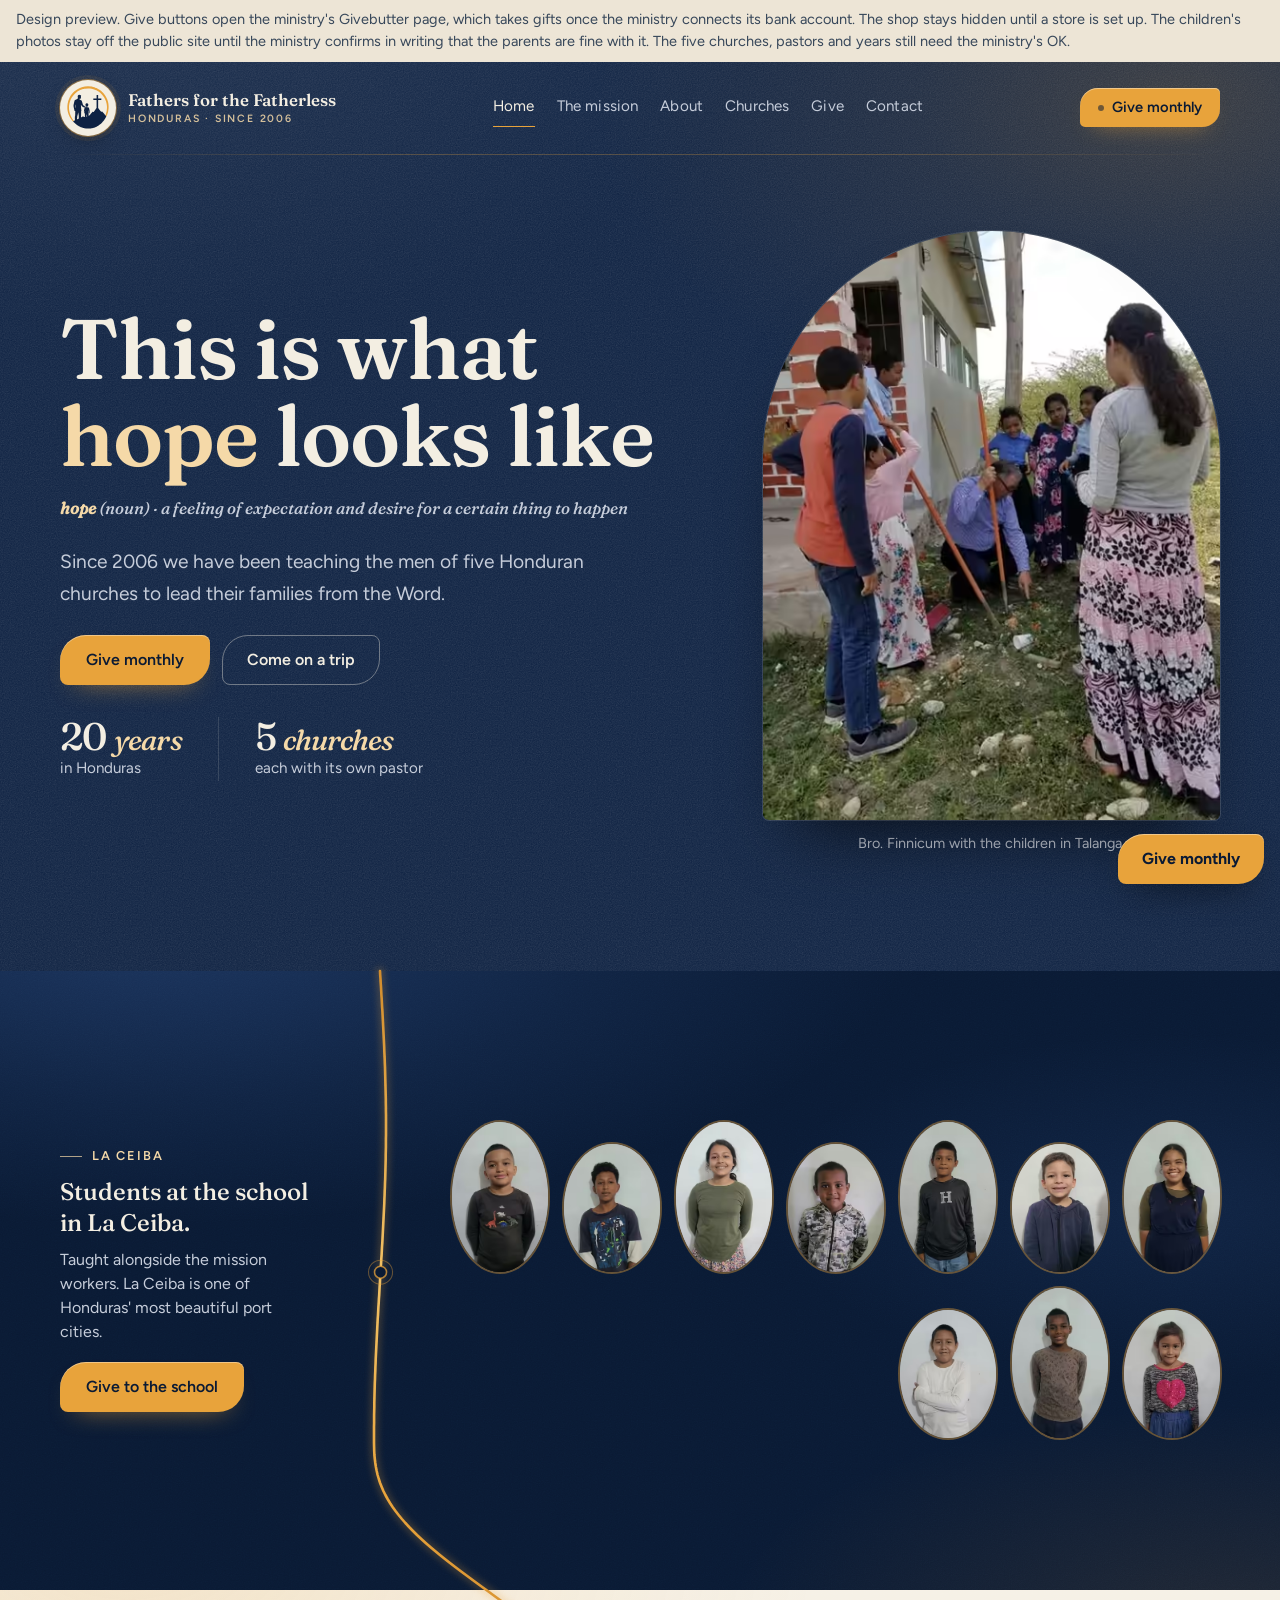
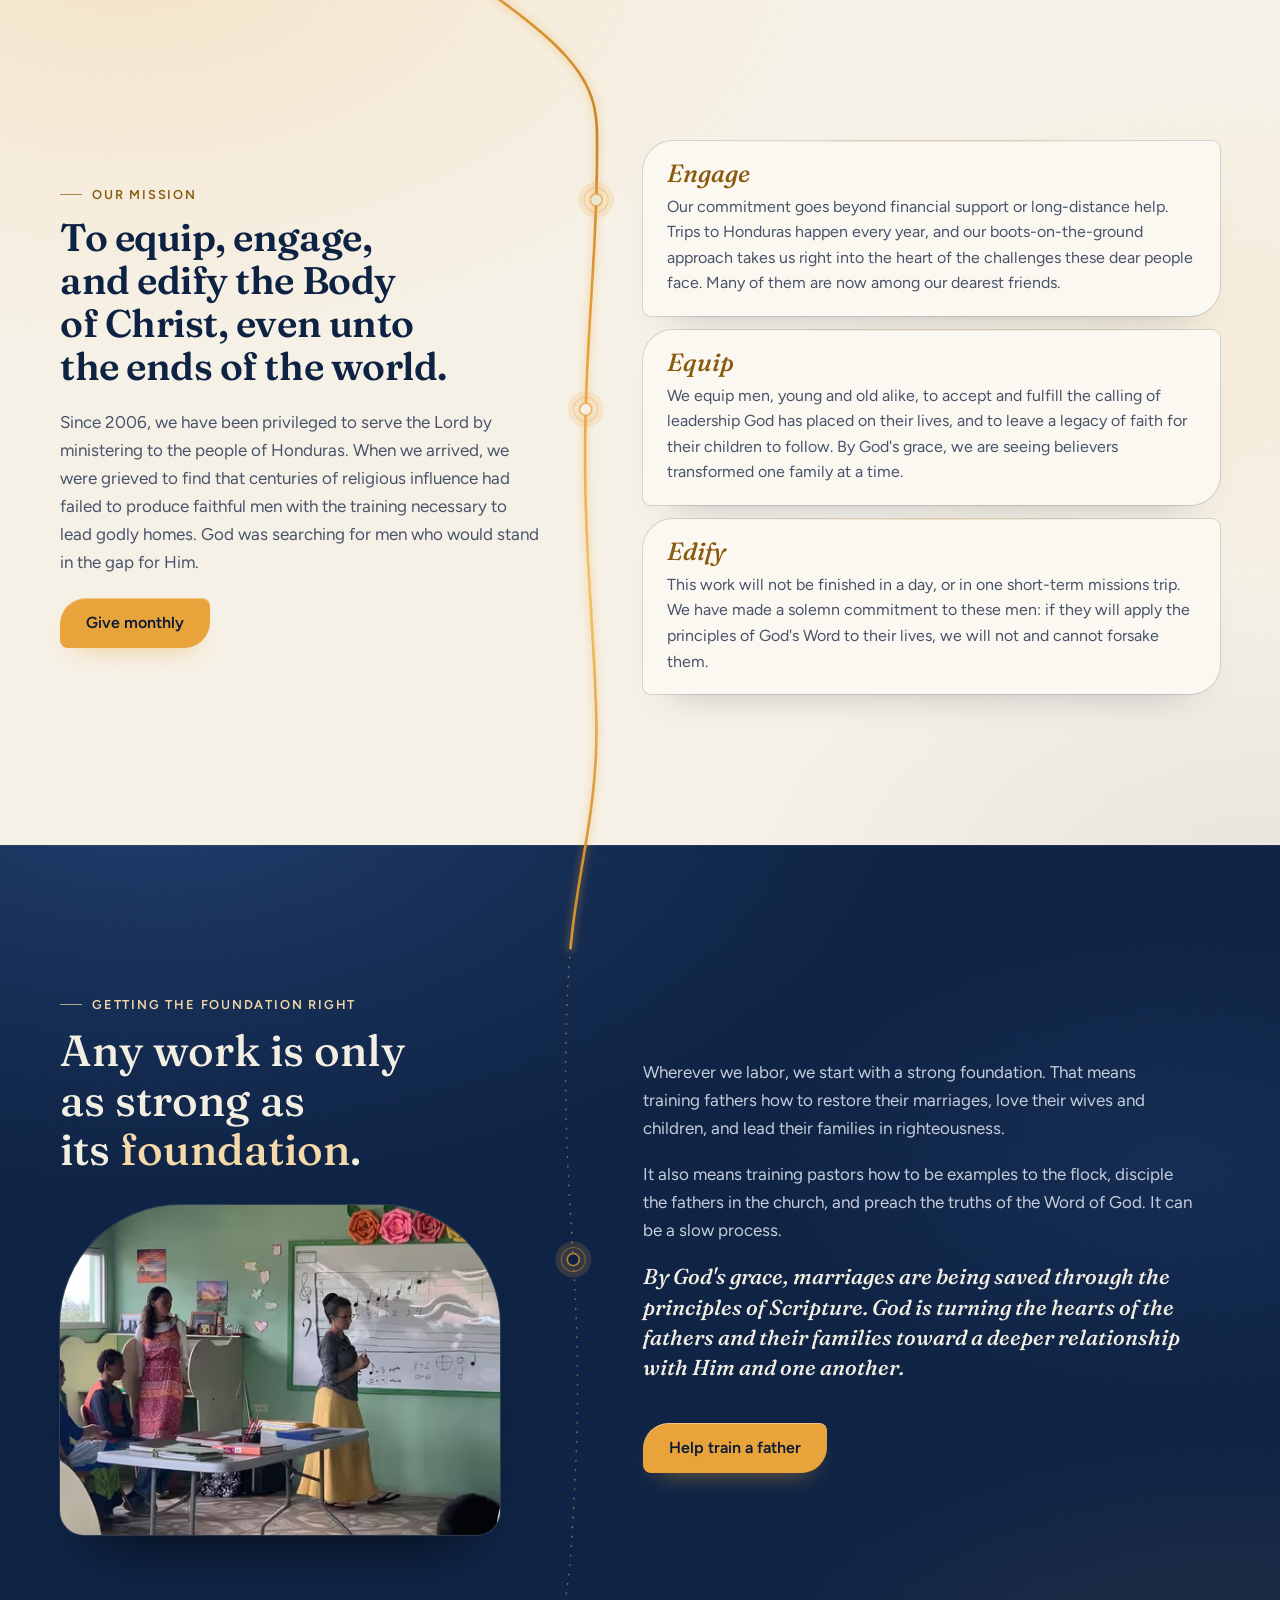
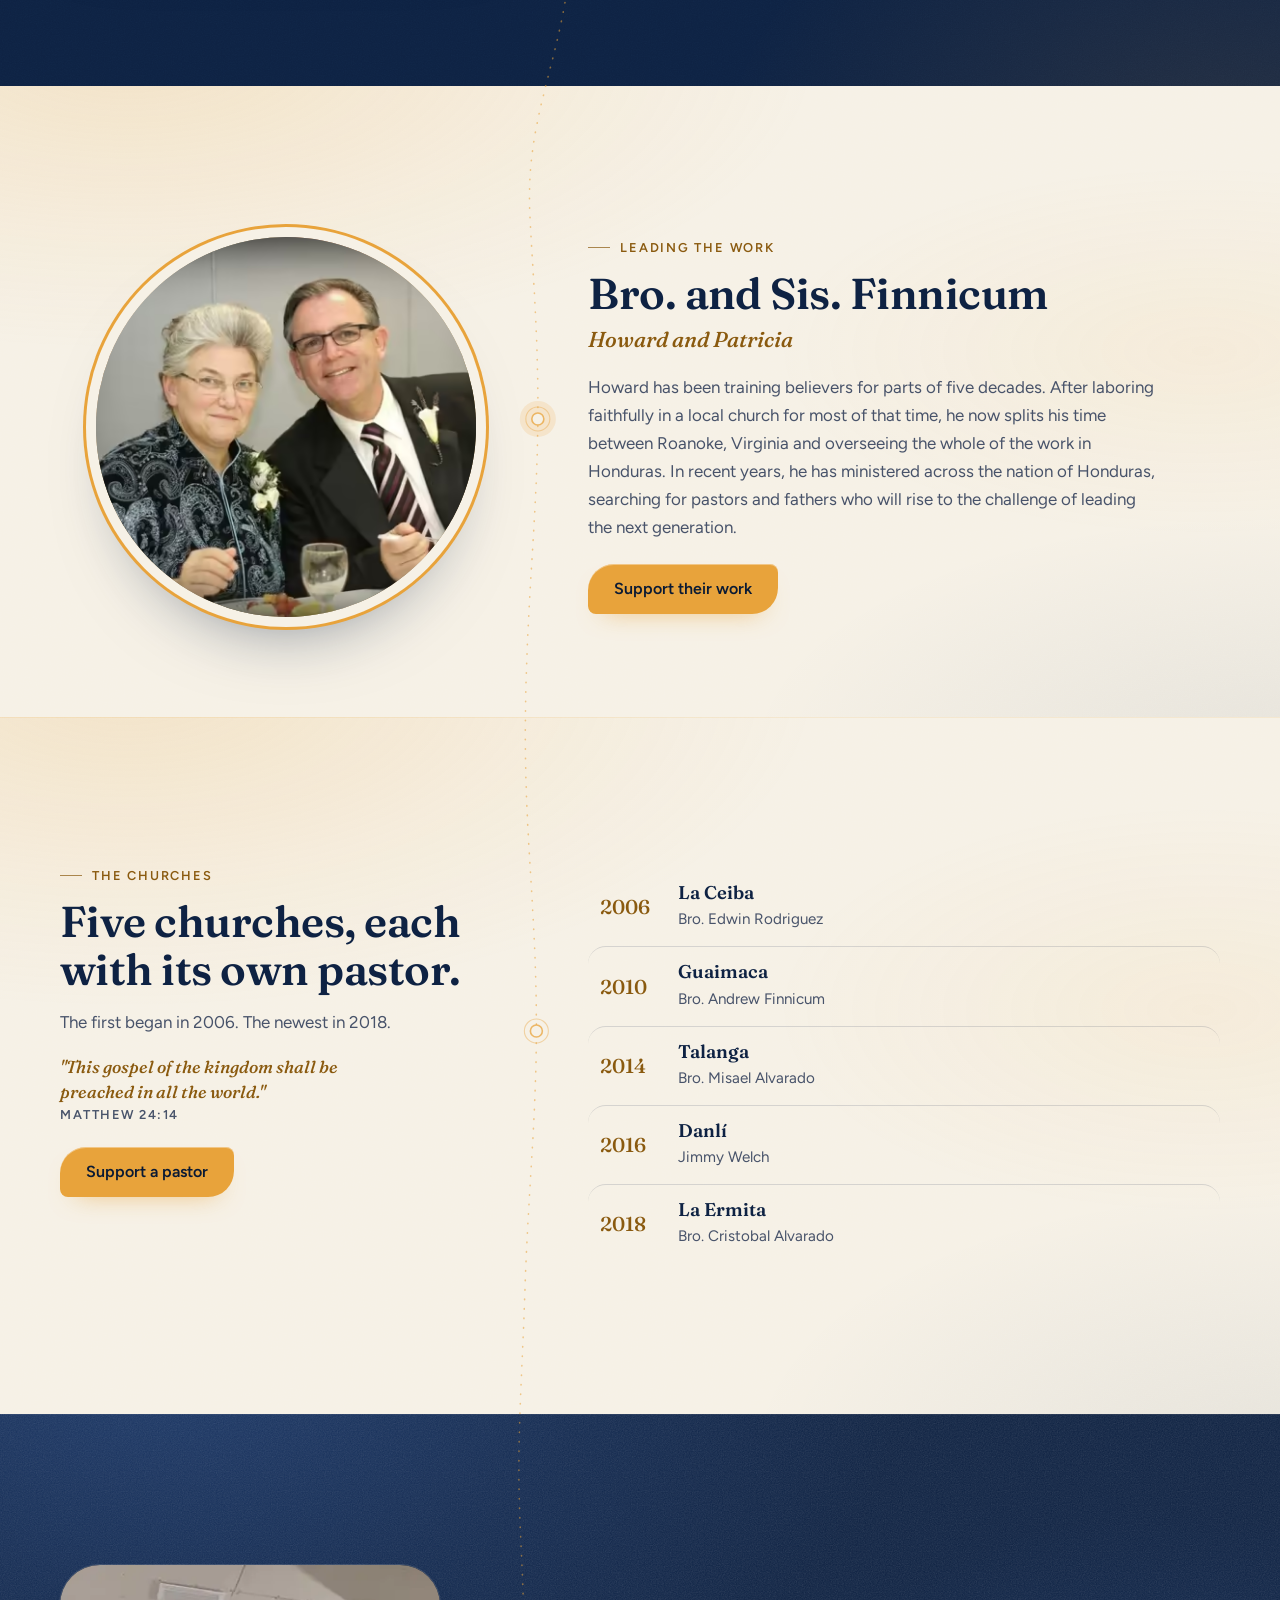
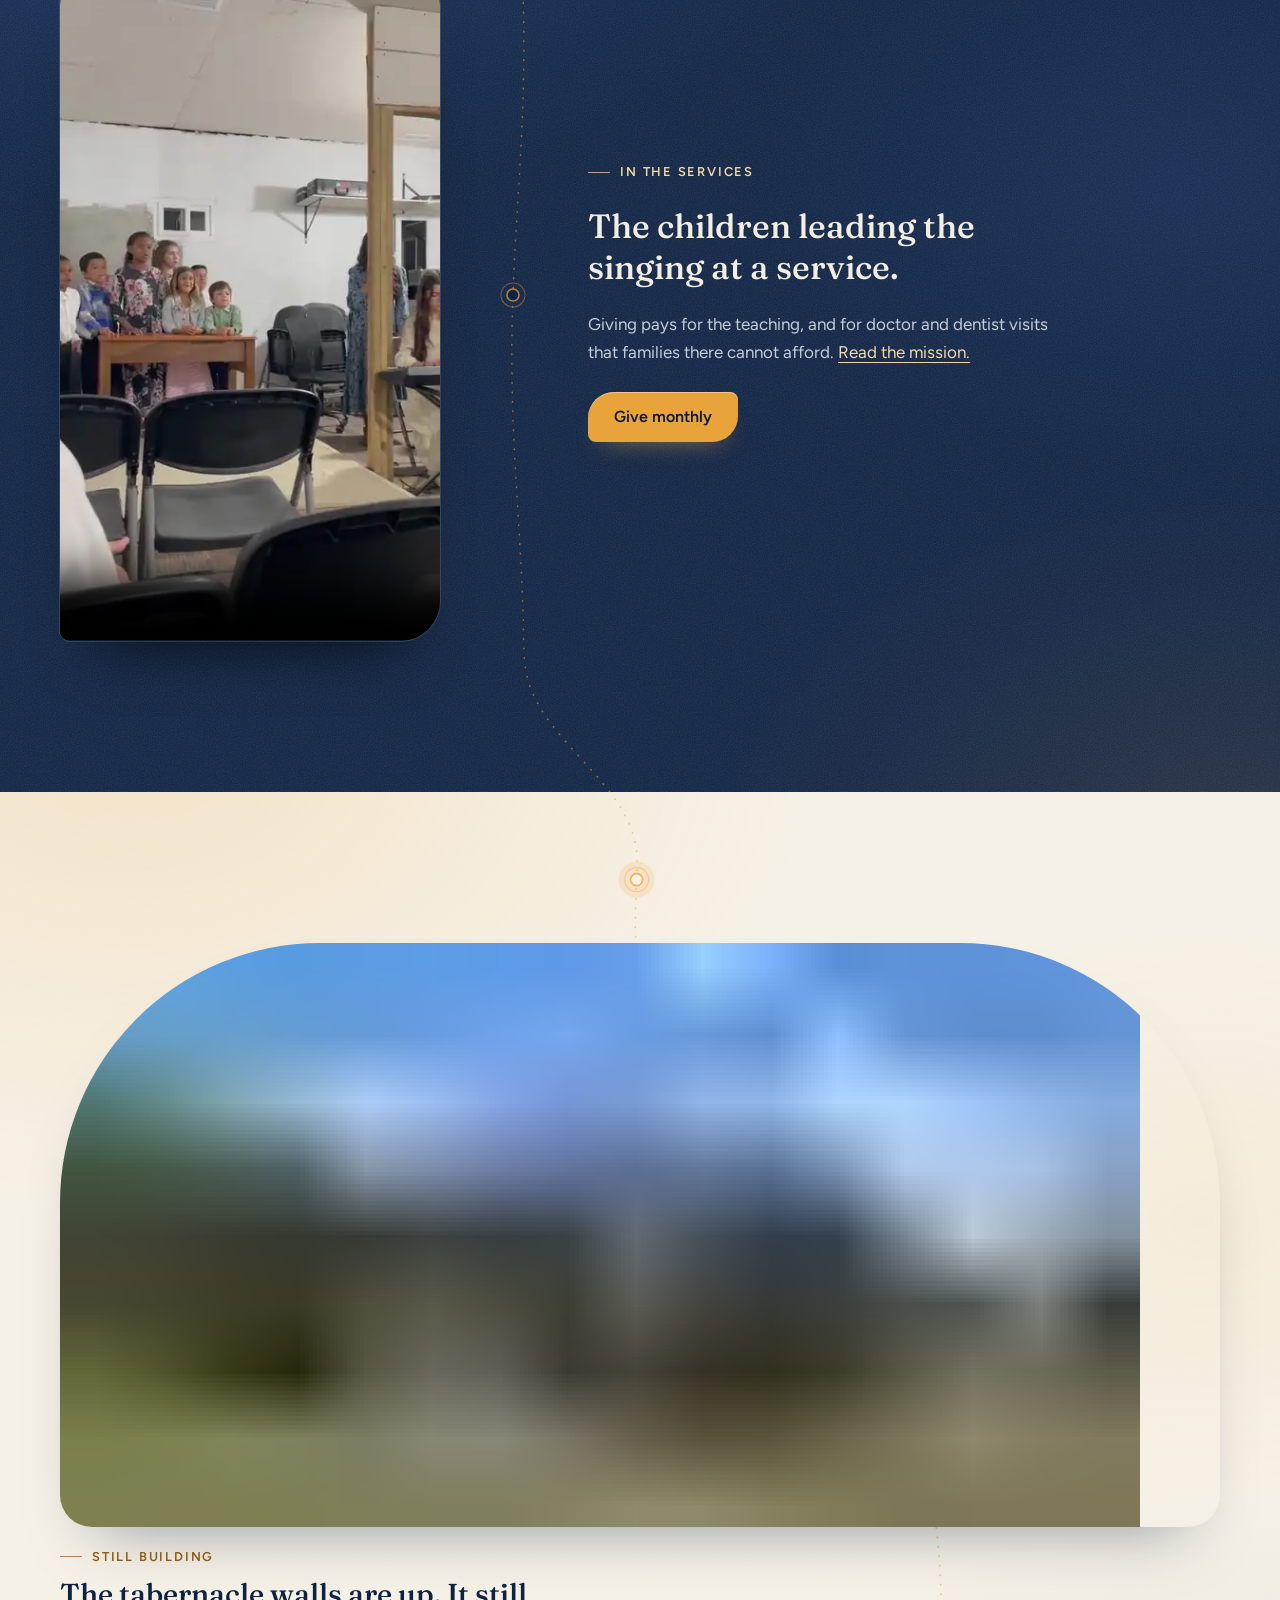
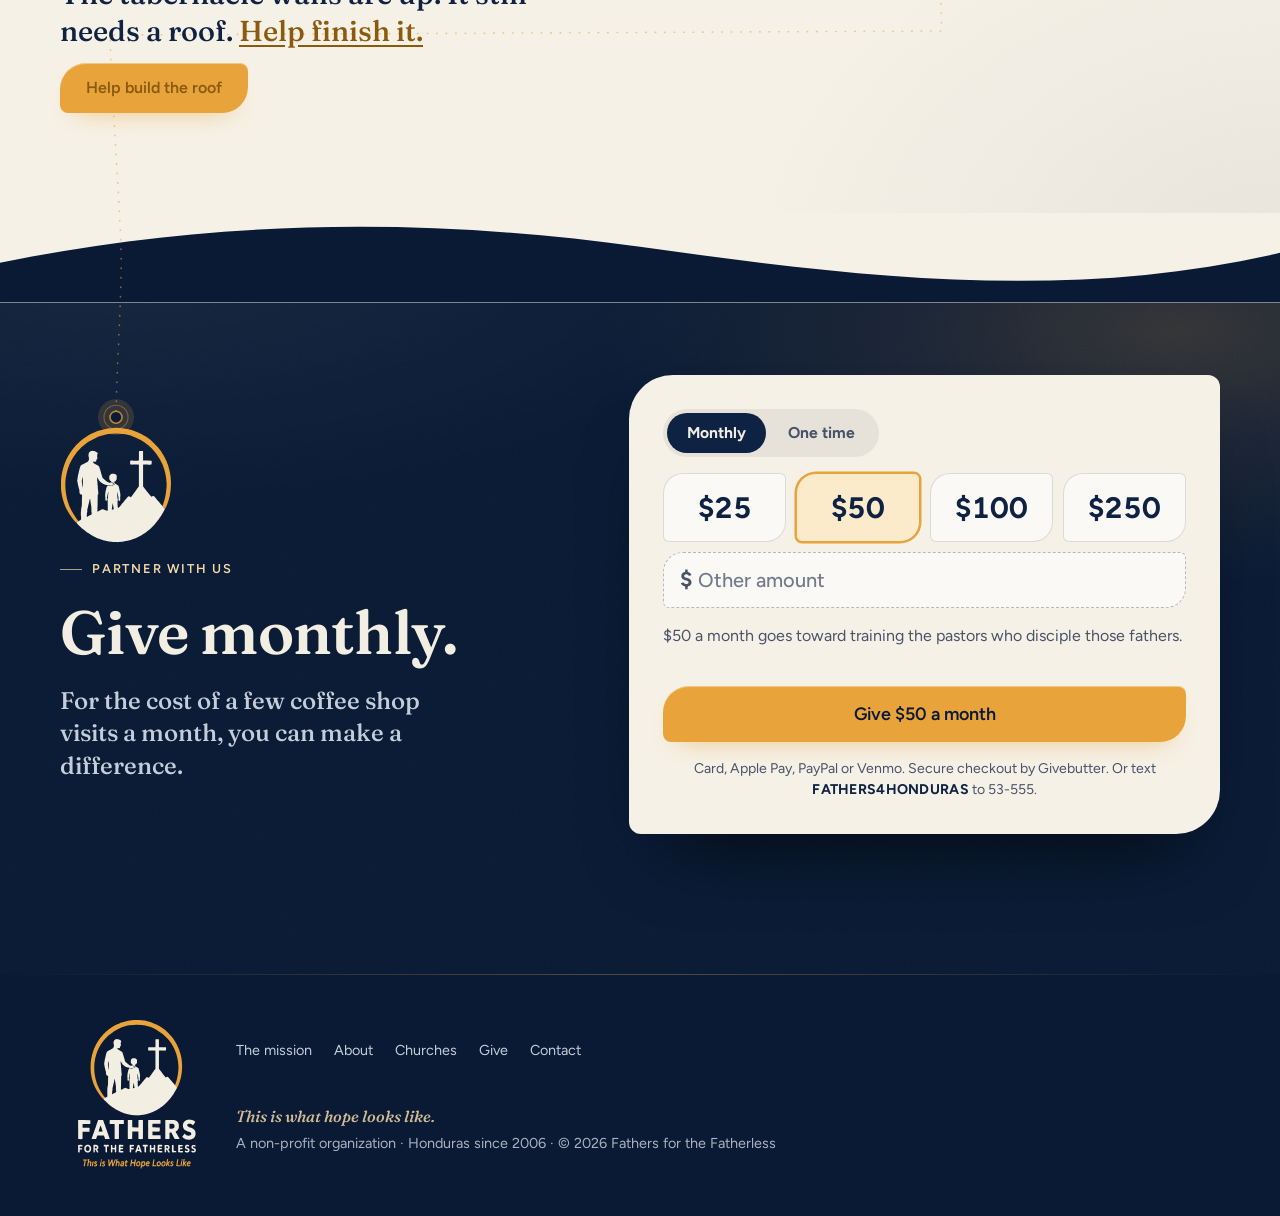
==== commit 6aa594e3: "give: one-time gifts open on One-time; payment note + text-to-give; shop hidden until a store exists" ====
--- a/index.html
+++ b/index.html
@@ -218,6 +218,8 @@
 .gv-what{color:var(--ink2);font-size:1rem;line-height:1.45;min-height:2.9em}
 .gv .gv-go{justify-content:center;width:100%;font-size:1.12rem;padding:19px 26px}
 .gv-note{font-size:.88rem;color:var(--goldT)}
+.gv-pay{font-size:.88rem;line-height:1.5;color:var(--ink2);text-align:center}
+.gv-pay b{color:var(--navy);letter-spacing:.02em}
 
 /* floating give button */
 .fgive{position:fixed;right:16px;bottom:calc(16px + env(safe-area-inset-bottom,0px));z-index:90;text-decoration:none;font:700 1rem/1 'Archivo',system-ui,sans-serif;padding:17px 24px;transform:translateY(160%);opacity:0;transition:transform .55s var(--ease),opacity .4s;box-shadow:0 18px 40px -14px rgba(10,26,52,.55);pointer-events:none}
@@ -393,7 +395,7 @@
 </style>
 
 
-<p class="picknote">Design preview. Menus don't go anywhere yet, and the giving and shop buttons aren't connected to payments yet. The children's photos stay off the public site until the ministry confirms in writing that the parents are fine with it. The five churches, pastors and years still need the ministry's OK.</p>
+<p class="picknote">Design preview. Give buttons open the ministry's Givebutter page, which takes gifts once the ministry connects its bank account. The shop stays hidden until a store is set up. The children's photos stay off the public site until the ministry confirms in writing that the parents are fine with it. The five churches, pastors and years still need the ministry's OK.</p>
 
 <!-- ======================= T1 ======================= -->
 <div class="tpl t1 t-in" id="t1">
@@ -401,7 +403,7 @@
     <div class="wrap">
       <header class="top">
         <a class="mk" href="#"><i><img src="/images/logo/emblem.svg" alt="" width="356" height="369"></i><span>Fathers for the Fatherless<small>Honduras · since 2006</small></span></a>
-        <nav class="tnav" aria-label="Main"><a href="#" aria-current="page">Home</a><a href="#mission">The mission</a><a href="#about">About</a><a href="#churches">Churches</a><a href="#give1">Give</a><a href="#shop">Shop</a><a href="mailto:fathers4thefatherless@gmail.com">Contact</a></nav><a class="hgive" href="#give1">Give monthly</a>
+        <nav class="tnav" aria-label="Main"><a href="#" aria-current="page">Home</a><a href="#mission">The mission</a><a href="#about">About</a><a href="#churches">Churches</a><a href="#give1">Give</a><a href="mailto:fathers4thefatherless@gmail.com">Contact</a></nav><a class="hgive" href="#give1">Give monthly</a>
         <button class="menu-btn" type="button">Menu</button>
       </header>
       <section class="hero">
@@ -483,17 +485,17 @@
     <div class="frame"><picture><source type="image/avif" srcset="/images/f/tabernacle-720.avif 720w, /images/f/tabernacle-1080.avif 1080w" sizes="(max-width:1160px) 92vw, 1080px"><img class="settle" src="/images/f/tabernacle-720.webp" srcset="/images/f/tabernacle-720.webp 720w, /images/f/tabernacle-1080.webp 1080w" sizes="(max-width:1160px) 92vw, 1080px" alt="The tabernacle under construction: block walls up, no roof yet" width="1080" height="584" loading="lazy" decoding="async" style="background:#d8d2c4 url([data-uri]) center/cover"></picture></div>
     <div class="row"><p><span class="kick">Still building</span>The tabernacle walls are up. It still needs a roof. <a href="#give1">Help finish it.</a><span class="acts cta"><a class="btn" href="#give1">Help build the roof</a></span></p></div>
   </figure></div></section>
-  <section class="shop lit light" id="shop"><div class="wrap"><div class="shop-in">
+  <section class="shop lit light" id="shop" hidden><div class="wrap"><div class="shop-in">
     <div class="patch"><img src="/images/logo/emblem-light.svg" alt="" width="356" height="369" loading="lazy"></div>
     <div><p class="kick">The shop</p><h2>Wear the mission.</h2><p>Shirts, hoodies and mugs with the Fathers for the Fatherless logo. Every purchase supports the work in Honduras.</p><a class="btn-n" href="#">Visit the shop</a></div>
   </div></div></section>
   <svg class="wave" viewBox="0 0 1440 90" preserveAspectRatio="none" aria-hidden="true"><path d="M0 90V50C240 6 480 4 720 34s480 56 720 6v50Z"/></svg>
   <section class="give lit dark glow" id="give1"><div class="wrap give-in">
     <div class="give-txt"><img class="seal" src="/images/logo/emblem-light.svg" alt="" width="356" height="369" loading="lazy"><p class="kick">Partner with us</p><h2>Give monthly.</h2><p>For the cost of a few coffee shop visits a month, you can make a difference.</p></div>
-    <div class="gv" data-give><div class="gv-freq" role="radiogroup" aria-label="How often"><button type="button" role="radio" aria-checked="true" data-f="m">Monthly</button><button type="button" role="radio" aria-checked="false" data-f="o">One time</button></div><div class="gv-amts" role="radiogroup" aria-label="Amount"><button type="button" role="radio" aria-checked="false" data-a="25"><b>$25</b></button><button type="button" role="radio" aria-checked="true" data-a="50"><b>$50</b></button><button type="button" role="radio" aria-checked="false" data-a="100"><b>$100</b></button><button type="button" role="radio" aria-checked="false" data-a="250"><b>$250</b></button><label class="gv-custom" for="gv-c-1"><b>$</b><input id="gv-c-1" inputmode="numeric" autocomplete="off" placeholder="Other amount" aria-label="Other amount"></label></div><p class="gv-what" aria-live="polite">$50 a month goes toward training the pastors who disciple those fathers.</p><a class="btn gv-go" href="#">Give $50 a month</a><p class="gv-note" hidden>Preview only. This button opens checkout once online giving is connected.</p></div>
+    <div class="gv" data-give><div class="gv-freq" role="radiogroup" aria-label="How often"><button type="button" role="radio" aria-checked="true" data-f="m">Monthly</button><button type="button" role="radio" aria-checked="false" data-f="o">One time</button></div><div class="gv-amts" role="radiogroup" aria-label="Amount"><button type="button" role="radio" aria-checked="false" data-a="25"><b>$25</b></button><button type="button" role="radio" aria-checked="true" data-a="50"><b>$50</b></button><button type="button" role="radio" aria-checked="false" data-a="100"><b>$100</b></button><button type="button" role="radio" aria-checked="false" data-a="250"><b>$250</b></button><label class="gv-custom" for="gv-c-1"><b>$</b><input id="gv-c-1" inputmode="numeric" autocomplete="off" placeholder="Other amount" aria-label="Other amount"></label></div><p class="gv-what" aria-live="polite">$50 a month goes toward training the pastors who disciple those fathers.</p><a class="btn gv-go" href="https://givebutter.com/fathersforthefatherless?amount=50&amp;frequency=monthly">Give $50 a month</a><p class="gv-note" hidden>Opens the ministry's secure giving page.</p><p class="gv-pay">Card, Apple Pay, PayPal or Venmo. Secure checkout by Givebutter. Or text <b>FATHERS4HONDURAS</b> to 53-555.</p></div>
   </div></section>
   </div>
-  <footer><div class="wrap foot"><img class="flogo" src="/images/logo/lockup-light.svg" alt="Fathers for the Fatherless. This is what hope looks like." width="520" height="572" loading="lazy"><nav aria-label="Footer"><a href="#mission">The mission</a><a href="#about">About</a><a href="#churches">Churches</a><a href="#give1">Give</a><a href="#shop">Shop</a><a href="mailto:fathers4thefatherless@gmail.com">Contact</a></nav><span class="fine"><em>This is what hope looks like.</em>A non-profit organization · Honduras since 2006 · © 2026 Fathers for the Fatherless</span></div></footer>
+  <footer><div class="wrap foot"><img class="flogo" src="/images/logo/lockup-light.svg" alt="Fathers for the Fatherless. This is what hope looks like." width="520" height="572" loading="lazy"><nav aria-label="Footer"><a href="#mission">The mission</a><a href="#about">About</a><a href="#churches">Churches</a><a href="#give1">Give</a><a href="mailto:fathers4thefatherless@gmail.com">Contact</a></nav><span class="fine"><em>This is what hope looks like.</em>A non-profit organization · Honduras since 2006 · © 2026 Fathers for the Fatherless</span></div></footer>
   <a class="fgive" href="#give1" data-fgive>Give monthly</a>
 </div>
 
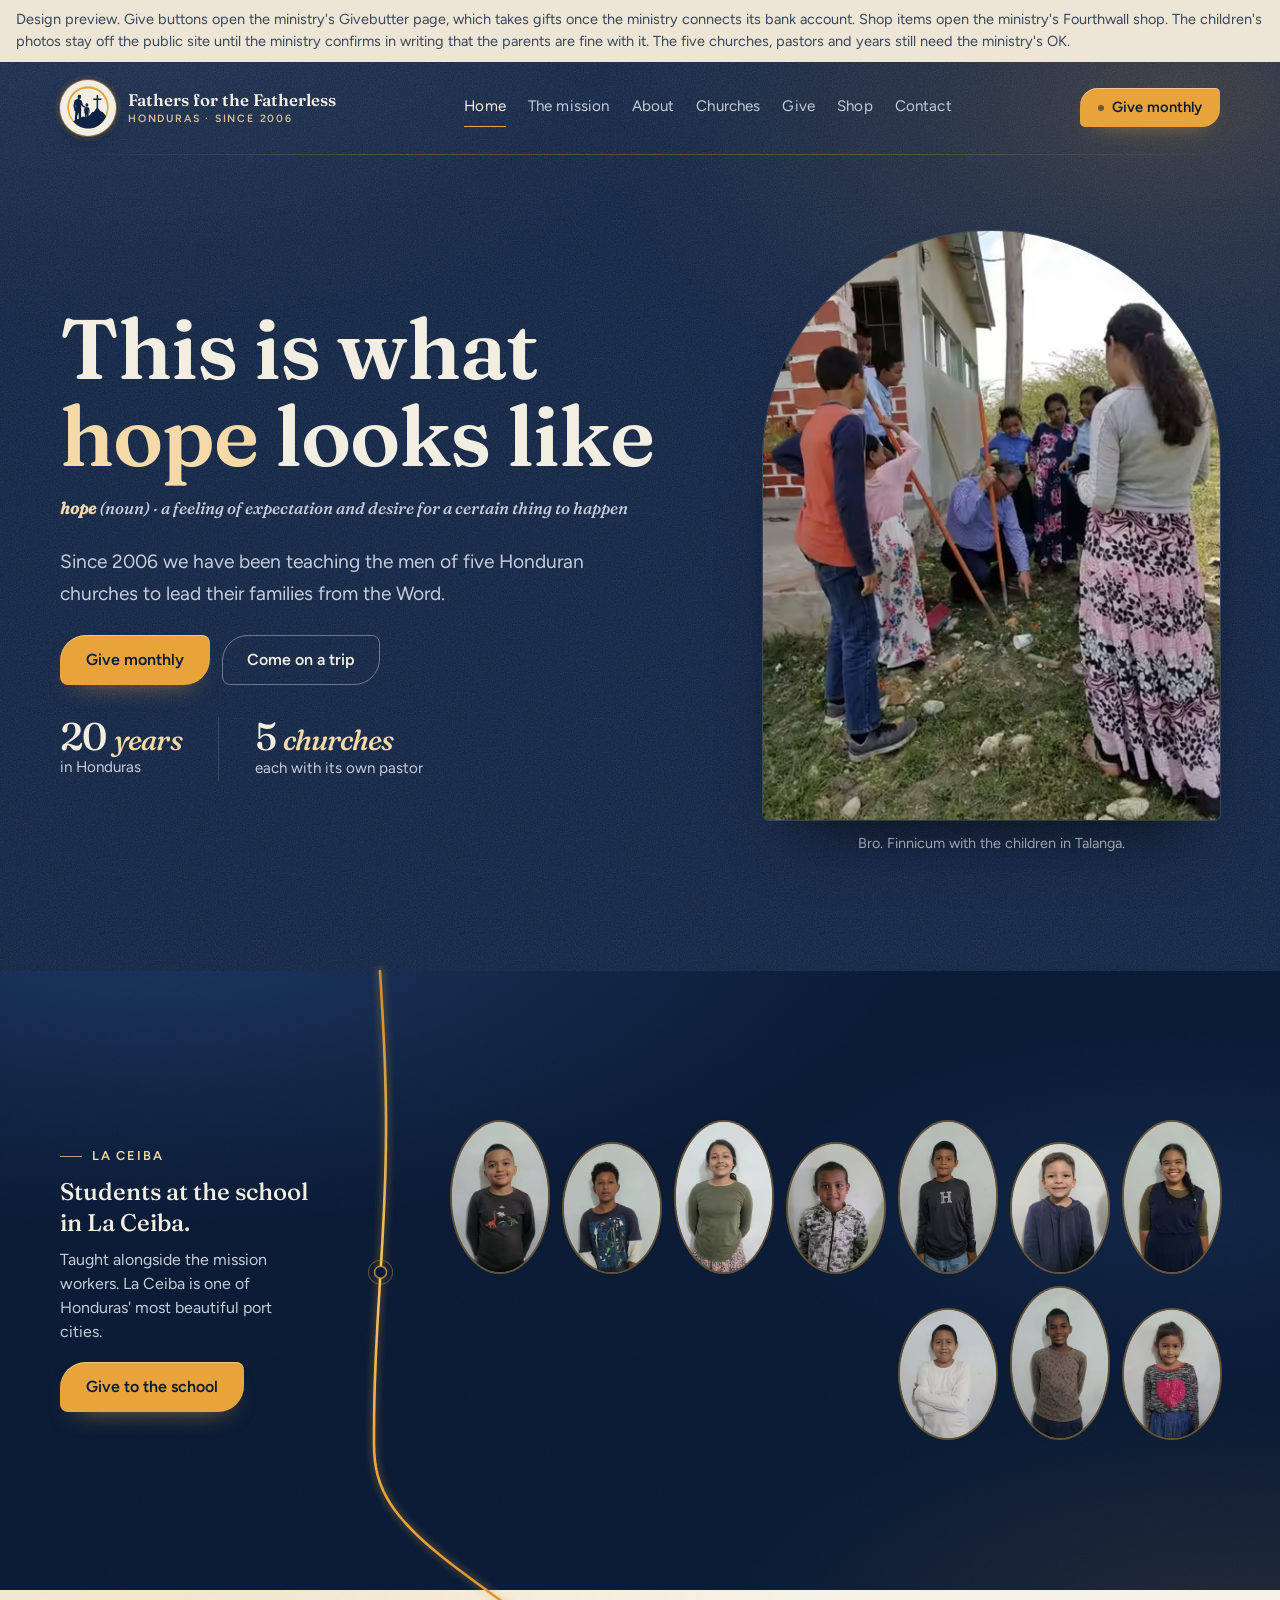
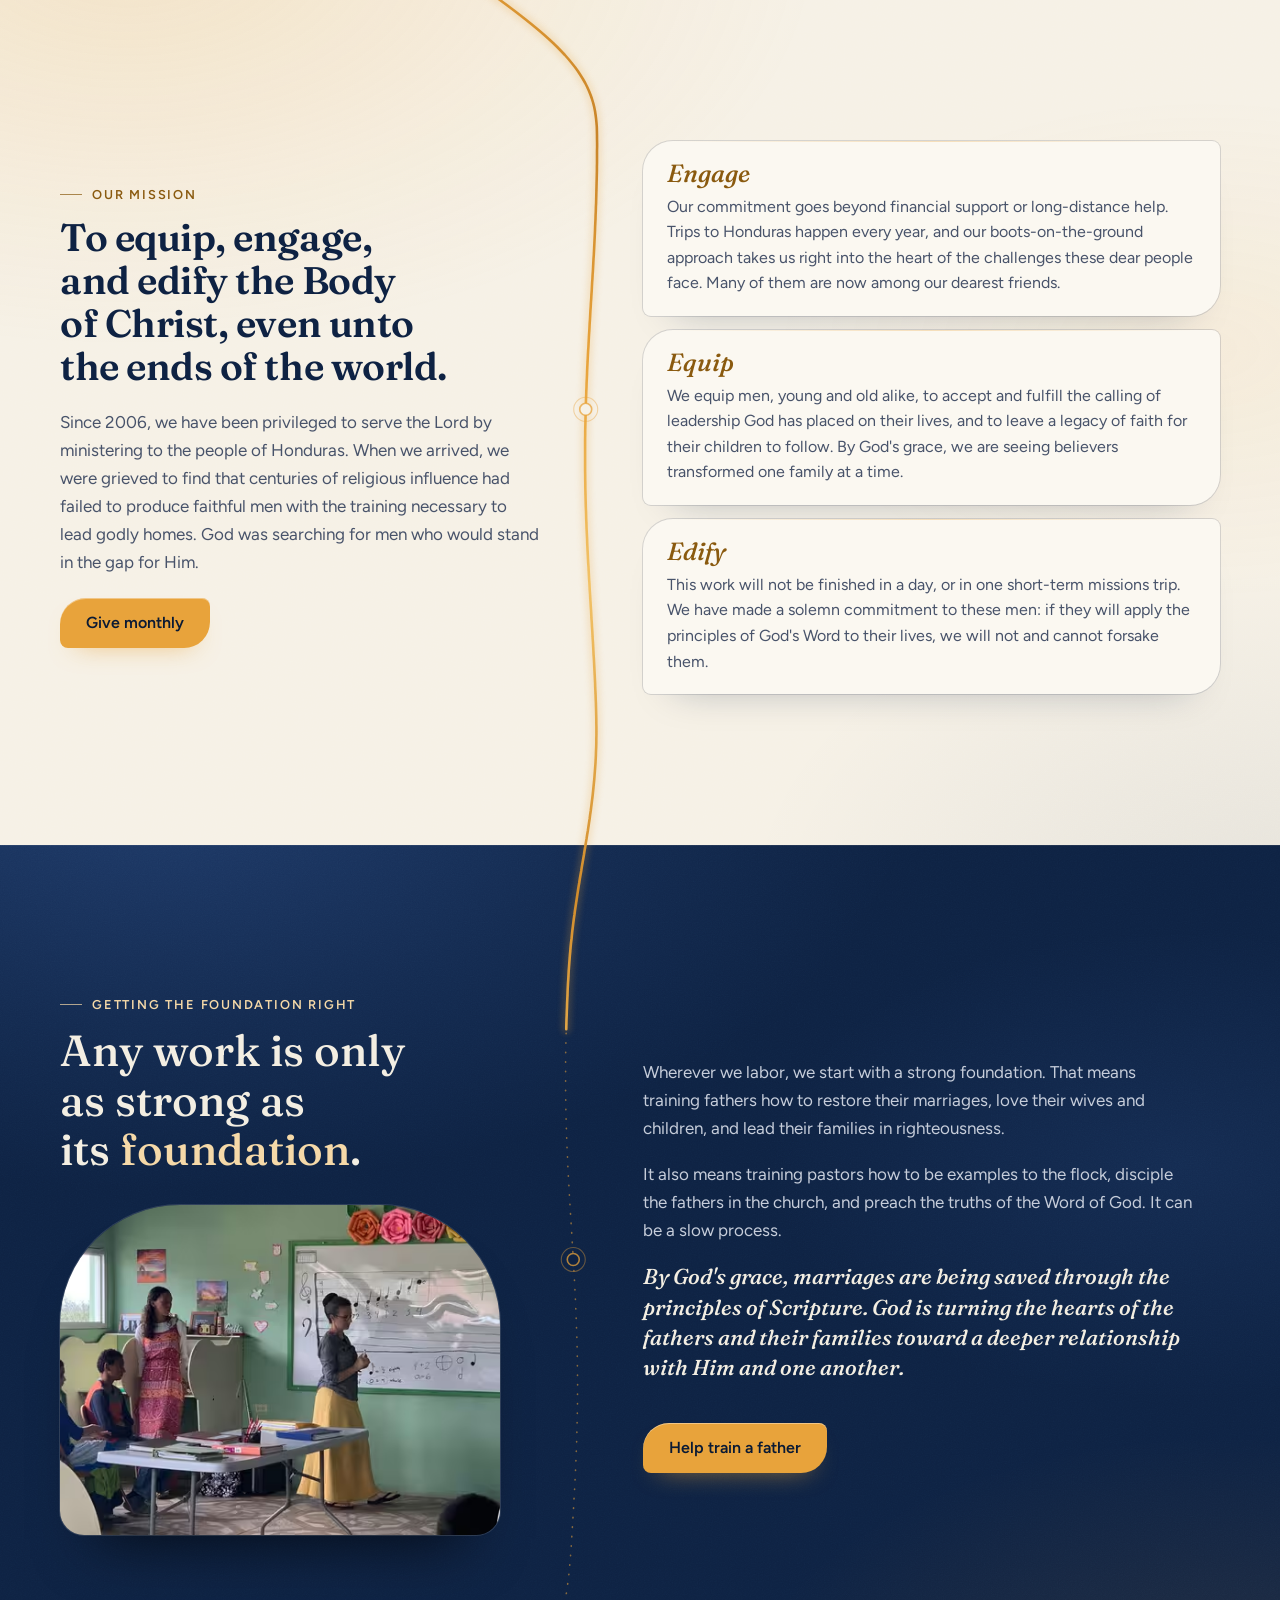
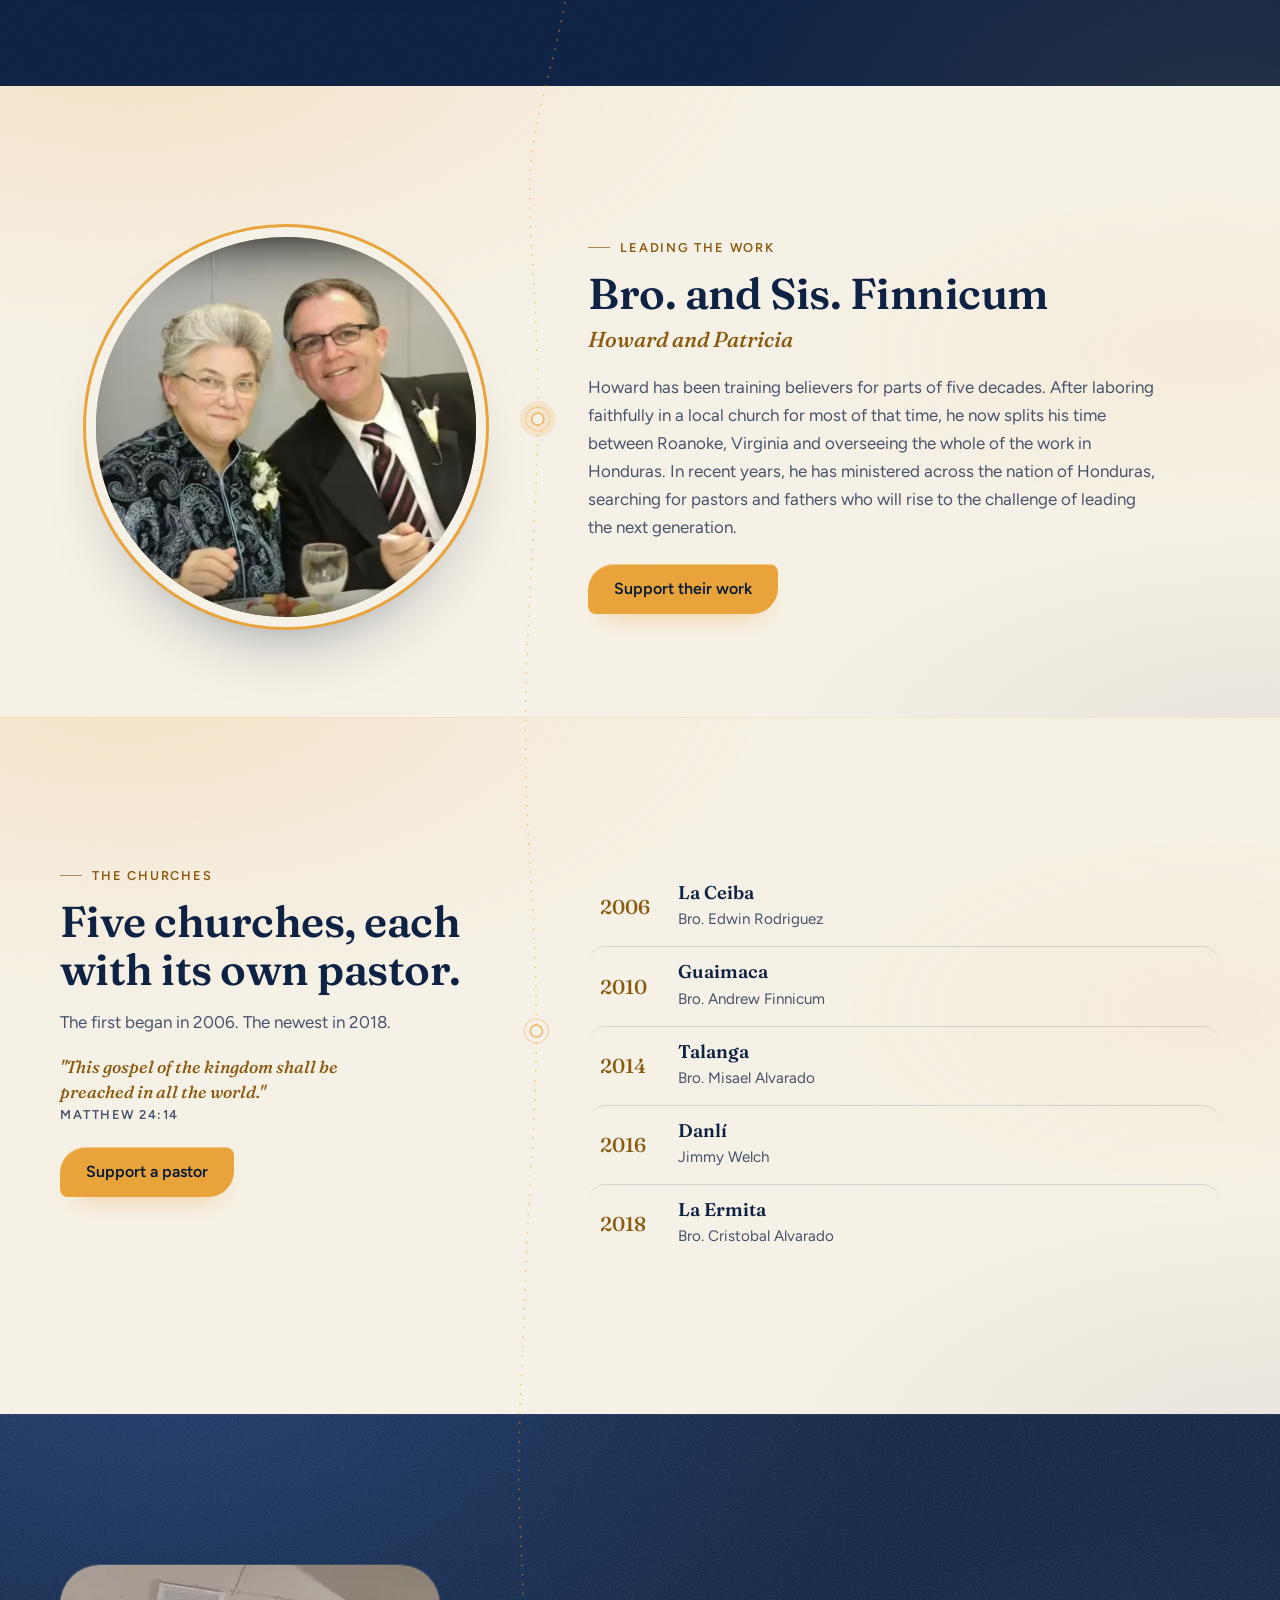
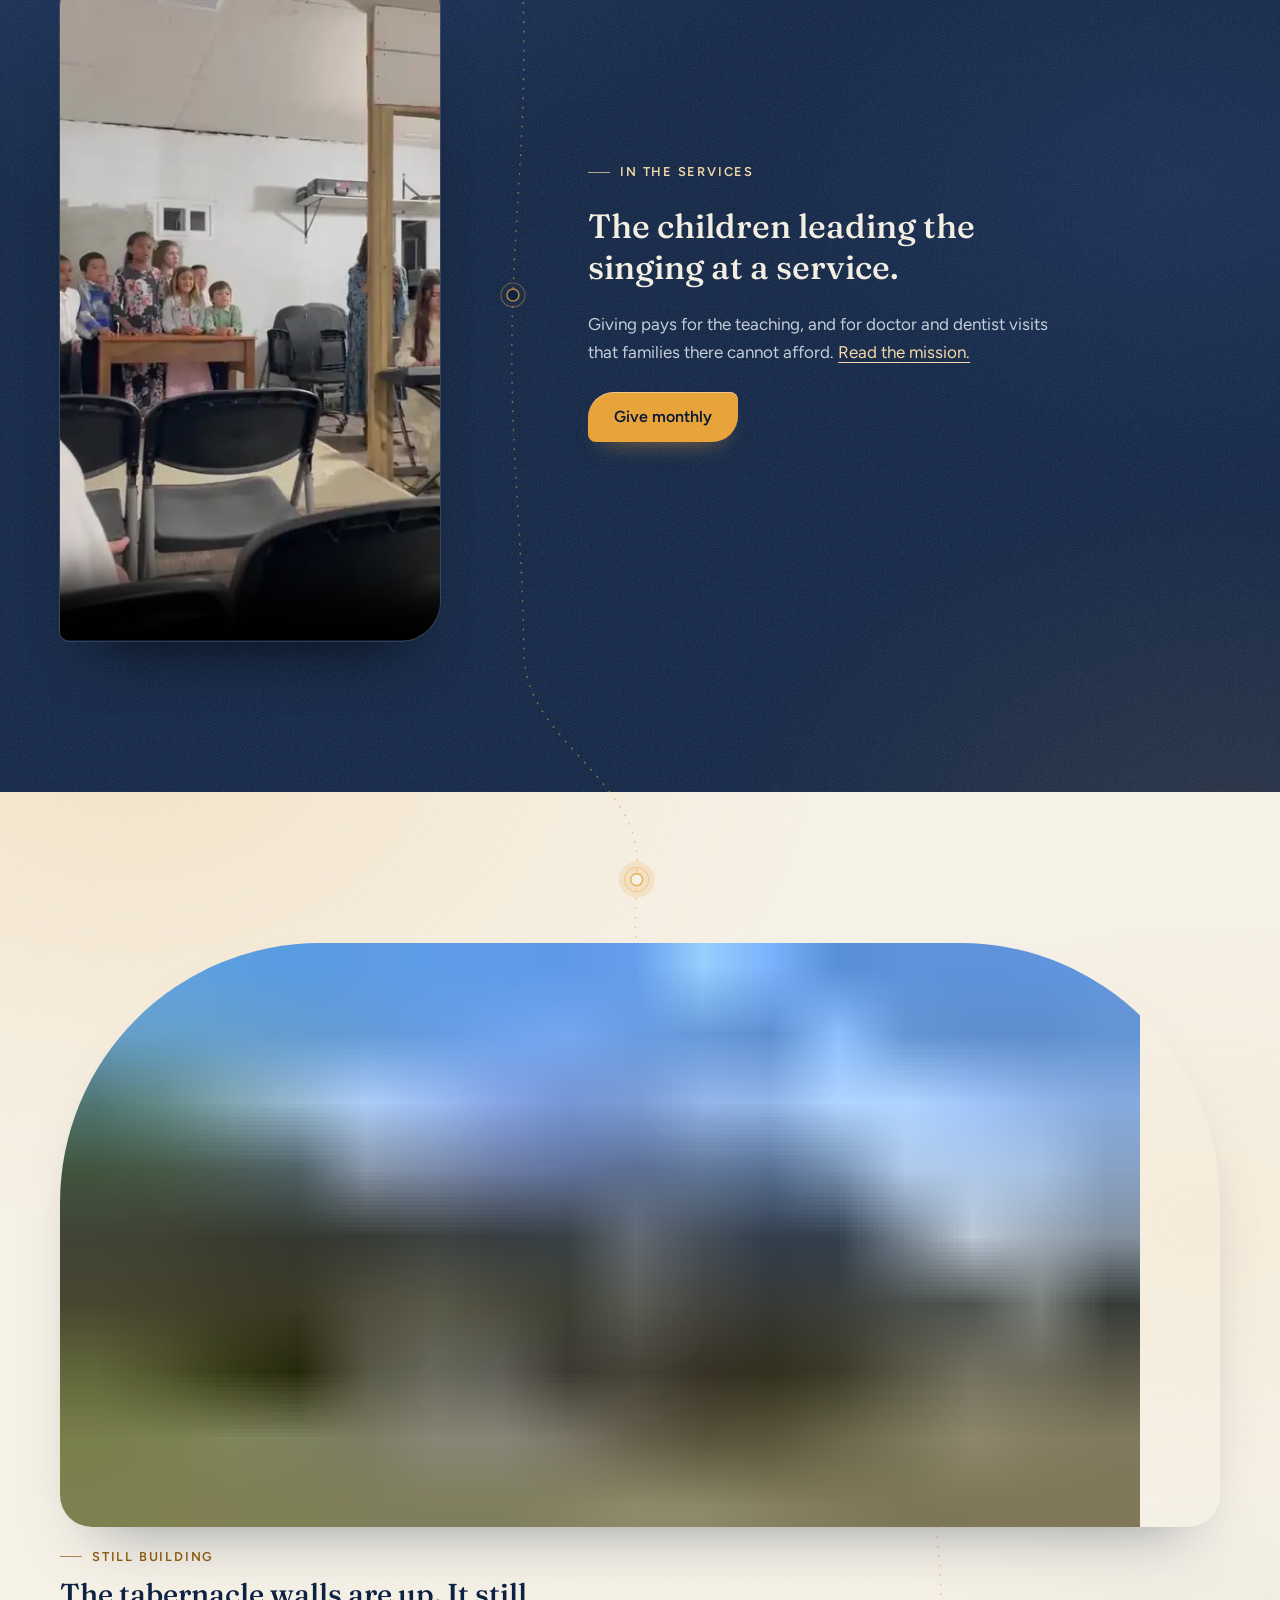
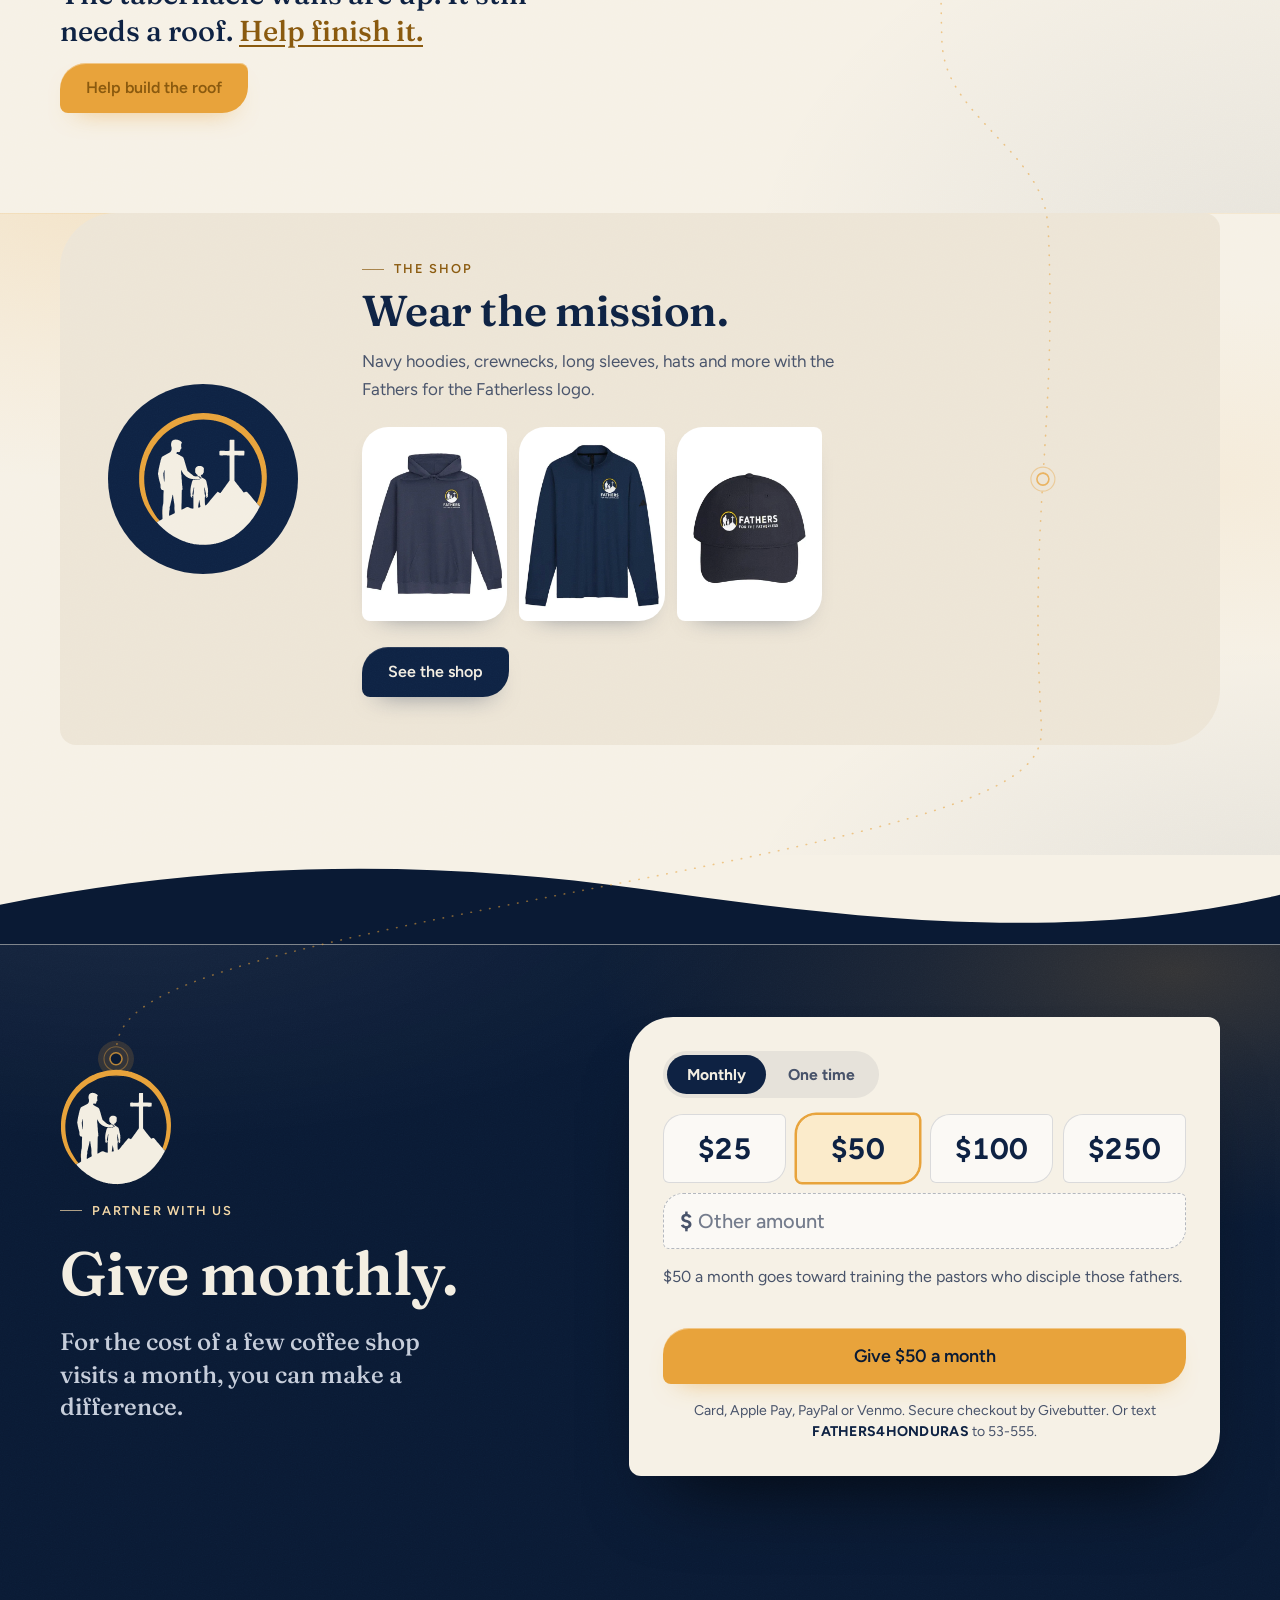
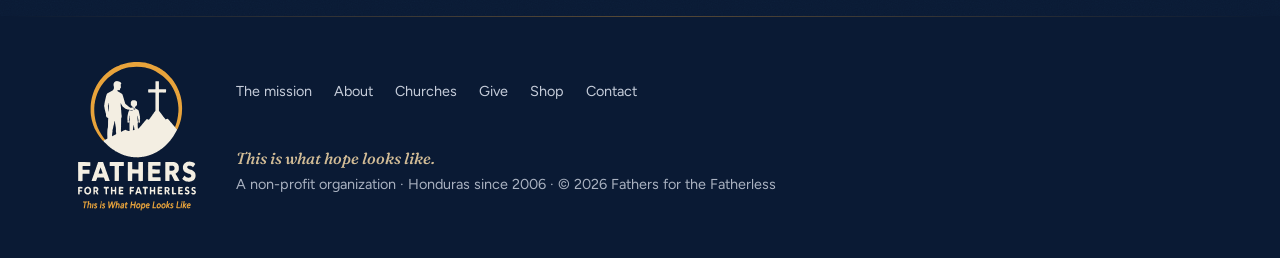
==== commit 3cf54293: "shop: Fourthwall shop is built; home shop card shows real product photos, new /shop page (9 navy ite" ====
--- a/index.html
+++ b/index.html
@@ -392,10 +392,43 @@
   .t1 .gap::after{transform:none!important}
   .t4 .ask .cross{opacity:1}
 }
+
+/* shop (14 Oct): real Fourthwall product photos, self-hosted */
+.shop .strip{display:grid;grid-template-columns:repeat(3,1fr);gap:12px;margin:4px 0 26px;max-width:460px;text-decoration:none}
+.shop .strip img{width:100%;height:auto;aspect-ratio:3/4;object-fit:cover;background:#fff;border-radius:26px 8px 26px 8px;box-shadow:0 12px 26px -20px rgba(14,34,67,.7);transition:transform .45s var(--ease)}
+.shop .strip:hover img:nth-child(2){transform:translateY(-4px)}
+.pshop{background:var(--ivory);color:var(--ink);padding-block:clamp(48px,7vw,96px) clamp(64px,9vw,110px)}
+.pshop h2{color:var(--navy)}
+.pshop .sub{color:var(--ink2);margin:10px 0 0;max-width:52ch}
+.pgrid{list-style:none;margin:clamp(28px,4vw,44px) 0 0;padding:0;display:grid;grid-template-columns:repeat(3,minmax(0,1fr));gap:32px 28px}
+@media (max-width:900px){.pgrid{grid-template-columns:repeat(2,minmax(0,1fr))}}
+.pcard{box-sizing:border-box;display:flex;flex-direction:column;height:100%;text-decoration:none;color:var(--ink);background:var(--paper);border-radius:40px 12px 40px 12px;padding:12px 12px 22px;box-shadow:inset 0 0 0 1px var(--line);transition:transform .35s var(--ease),box-shadow .35s var(--ease),border-radius .45s var(--ease)}
+.pcard:hover{transform:translateY(-3px);border-radius:12px 40px 12px 40px;box-shadow:inset 0 0 0 1px rgba(232,163,59,.45),0 18px 36px -24px rgba(14,34,67,.55)}
+.pcard img{width:100%;height:auto;aspect-ratio:3/4;object-fit:cover;background:#fff;border-radius:30px 8px 30px 8px}
+.pname{font:600 1.2rem/1.25 'Fraunces',Georgia,serif;color:var(--navy);margin:16px 8px 0}
+.pprice{font:600 1rem/1 'Figtree',system-ui,sans-serif;color:var(--goldT);margin:8px 8px 0}
+.pdesc{font:400 .98rem/1.5 'Figtree',system-ui,sans-serif;color:var(--ink2);margin:10px 8px 0}
+.pnote{margin:clamp(32px,4vw,44px) 0 0;color:var(--ink2);max-width:62ch}
+.pnote a{color:var(--navy)}
+.shero{padding-block:clamp(28px,5vw,64px) clamp(56px,7vw,96px)}
+.shero h1{font-size:clamp(2.4rem,5.4vw,4.4rem);line-height:1.04;margin:0}
+.shero .lede{margin:18px 0 28px}
+.shero .acts{justify-content:flex-start}
+.shero-in{display:grid;grid-template-columns:7fr 5fr;gap:clamp(32px,5vw,72px);align-items:center}
+.fan{position:relative;height:clamp(260px,30vw,380px)}
+.fan img{position:absolute;width:52%;height:auto;aspect-ratio:3/4;object-fit:cover;background:#fff;border-radius:34px 10px 34px 10px;box-shadow:0 26px 50px -26px rgba(0,0,0,.7);transition:transform .6s var(--ease)}
+.fan img:nth-child(1){left:0;top:12%;transform:rotate(-7deg)}
+.fan img:nth-child(2){left:24%;top:0;z-index:2}
+.fan img:nth-child(3){right:0;top:14%;transform:rotate(7deg)}
+.fan:hover img:nth-child(1){transform:rotate(-10deg) translateX(-6px)}
+.fan:hover img:nth-child(3){transform:rotate(10deg) translateX(6px)}
+@media (max-width:860px){.shero-in{grid-template-columns:1fr}.fan{height:auto;aspect-ratio:5/3;max-width:340px;width:86%;margin-inline:auto}}
+@media (max-width:600px){.pgrid{grid-template-columns:1fr 1fr;gap:16px 12px}.pcard{padding:8px 8px 16px;border-radius:26px 8px 26px 8px}.pname{font-size:1.02rem;margin:12px 4px 0}.pprice{margin:6px 4px 0}.pdesc{display:none}}
+@media (prefers-reduced-motion:reduce){.pcard,.pcard:hover,.shop .strip img{transform:none;transition:none}}
 </style>
 
 
-<p class="picknote">Design preview. Give buttons open the ministry's Givebutter page, which takes gifts once the ministry connects its bank account. The shop stays hidden until a store is set up. The children's photos stay off the public site until the ministry confirms in writing that the parents are fine with it. The five churches, pastors and years still need the ministry's OK.</p>
+<p class="picknote">Design preview. Give buttons open the ministry's Givebutter page, which takes gifts once the ministry connects its bank account. Shop items open the ministry's Fourthwall shop. The children's photos stay off the public site until the ministry confirms in writing that the parents are fine with it. The five churches, pastors and years still need the ministry's OK.</p>
 
 <!-- ======================= T1 ======================= -->
 <div class="tpl t1 t-in" id="t1">
@@ -403,7 +436,7 @@
     <div class="wrap">
       <header class="top">
         <a class="mk" href="#"><i><img src="/images/logo/emblem.svg" alt="" width="356" height="369"></i><span>Fathers for the Fatherless<small>Honduras · since 2006</small></span></a>
-        <nav class="tnav" aria-label="Main"><a href="#" aria-current="page">Home</a><a href="#mission">The mission</a><a href="#about">About</a><a href="#churches">Churches</a><a href="#give1">Give</a><a href="mailto:fathers4thefatherless@gmail.com">Contact</a></nav><a class="hgive" href="#give1">Give monthly</a>
+        <nav class="tnav" aria-label="Main"><a href="#" aria-current="page">Home</a><a href="#mission">The mission</a><a href="#about">About</a><a href="#churches">Churches</a><a href="#give1">Give</a><a href="/shop">Shop</a><a href="mailto:fathers4thefatherless@gmail.com">Contact</a></nav><a class="hgive" href="#give1">Give monthly</a>
         <button class="menu-btn" type="button">Menu</button>
       </header>
       <section class="hero">
@@ -485,9 +518,9 @@
     <div class="frame"><picture><source type="image/avif" srcset="/images/f/tabernacle-720.avif 720w, /images/f/tabernacle-1080.avif 1080w" sizes="(max-width:1160px) 92vw, 1080px"><img class="settle" src="/images/f/tabernacle-720.webp" srcset="/images/f/tabernacle-720.webp 720w, /images/f/tabernacle-1080.webp 1080w" sizes="(max-width:1160px) 92vw, 1080px" alt="The tabernacle under construction: block walls up, no roof yet" width="1080" height="584" loading="lazy" decoding="async" style="background:#d8d2c4 url([data-uri]) center/cover"></picture></div>
     <div class="row"><p><span class="kick">Still building</span>The tabernacle walls are up. It still needs a roof. <a href="#give1">Help finish it.</a><span class="acts cta"><a class="btn" href="#give1">Help build the roof</a></span></p></div>
   </figure></div></section>
-  <section class="shop lit light" id="shop" hidden><div class="wrap"><div class="shop-in">
+  <section class="shop lit light" id="shop"><div class="wrap"><div class="shop-in">
     <div class="patch"><img src="/images/logo/emblem-light.svg" alt="" width="356" height="369" loading="lazy"></div>
-    <div><p class="kick">The shop</p><h2>Wear the mission.</h2><p>Shirts, hoodies and mugs with the Fathers for the Fatherless logo. Every purchase supports the work in Honduras.</p><a class="btn-n" href="#">Visit the shop</a></div>
+    <div><p class="kick">The shop</p><h2>Wear the mission.</h2><p>Navy hoodies, crewnecks, long sleeves, hats and more with the Fathers for the Fatherless logo.</p><a class="strip" href="/shop" aria-label="See the shop"><img src="/images/shop/hoodie.webp" alt="" width="540" height="720" loading="lazy" decoding="async"><img src="/images/shop/quarter-zip.webp" alt="" width="540" height="720" loading="lazy" decoding="async"><img src="/images/shop/cap.webp" alt="" width="540" height="720" loading="lazy" decoding="async"></a><a class="btn-n" href="/shop">See the shop</a></div>
   </div></div></section>
   <svg class="wave" viewBox="0 0 1440 90" preserveAspectRatio="none" aria-hidden="true"><path d="M0 90V50C240 6 480 4 720 34s480 56 720 6v50Z"/></svg>
   <section class="give lit dark glow" id="give1"><div class="wrap give-in">
@@ -495,7 +528,7 @@
     <div class="gv" data-give><div class="gv-freq" role="radiogroup" aria-label="How often"><button type="button" role="radio" aria-checked="true" data-f="m">Monthly</button><button type="button" role="radio" aria-checked="false" data-f="o">One time</button></div><div class="gv-amts" role="radiogroup" aria-label="Amount"><button type="button" role="radio" aria-checked="false" data-a="25"><b>$25</b></button><button type="button" role="radio" aria-checked="true" data-a="50"><b>$50</b></button><button type="button" role="radio" aria-checked="false" data-a="100"><b>$100</b></button><button type="button" role="radio" aria-checked="false" data-a="250"><b>$250</b></button><label class="gv-custom" for="gv-c-1"><b>$</b><input id="gv-c-1" inputmode="numeric" autocomplete="off" placeholder="Other amount" aria-label="Other amount"></label></div><p class="gv-what" aria-live="polite">$50 a month goes toward training the pastors who disciple those fathers.</p><a class="btn gv-go" href="https://givebutter.com/fathersforthefatherless?amount=50&amp;frequency=monthly">Give $50 a month</a><p class="gv-note" hidden>Opens the ministry's secure giving page.</p><p class="gv-pay">Card, Apple Pay, PayPal or Venmo. Secure checkout by Givebutter. Or text <b>FATHERS4HONDURAS</b> to 53-555.</p></div>
   </div></section>
   </div>
-  <footer><div class="wrap foot"><img class="flogo" src="/images/logo/lockup-light.svg" alt="Fathers for the Fatherless. This is what hope looks like." width="520" height="572" loading="lazy"><nav aria-label="Footer"><a href="#mission">The mission</a><a href="#about">About</a><a href="#churches">Churches</a><a href="#give1">Give</a><a href="mailto:fathers4thefatherless@gmail.com">Contact</a></nav><span class="fine"><em>This is what hope looks like.</em>A non-profit organization · Honduras since 2006 · © 2026 Fathers for the Fatherless</span></div></footer>
+  <footer><div class="wrap foot"><img class="flogo" src="/images/logo/lockup-light.svg" alt="Fathers for the Fatherless. This is what hope looks like." width="520" height="572" loading="lazy"><nav aria-label="Footer"><a href="#mission">The mission</a><a href="#about">About</a><a href="#churches">Churches</a><a href="#give1">Give</a><a href="/shop">Shop</a><a href="mailto:fathers4thefatherless@gmail.com">Contact</a></nav><span class="fine"><em>This is what hope looks like.</em>A non-profit organization · Honduras since 2006 · © 2026 Fathers for the Fatherless</span></div></footer>
   <a class="fgive" href="#give1" data-fgive>Give monthly</a>
 </div>
 
